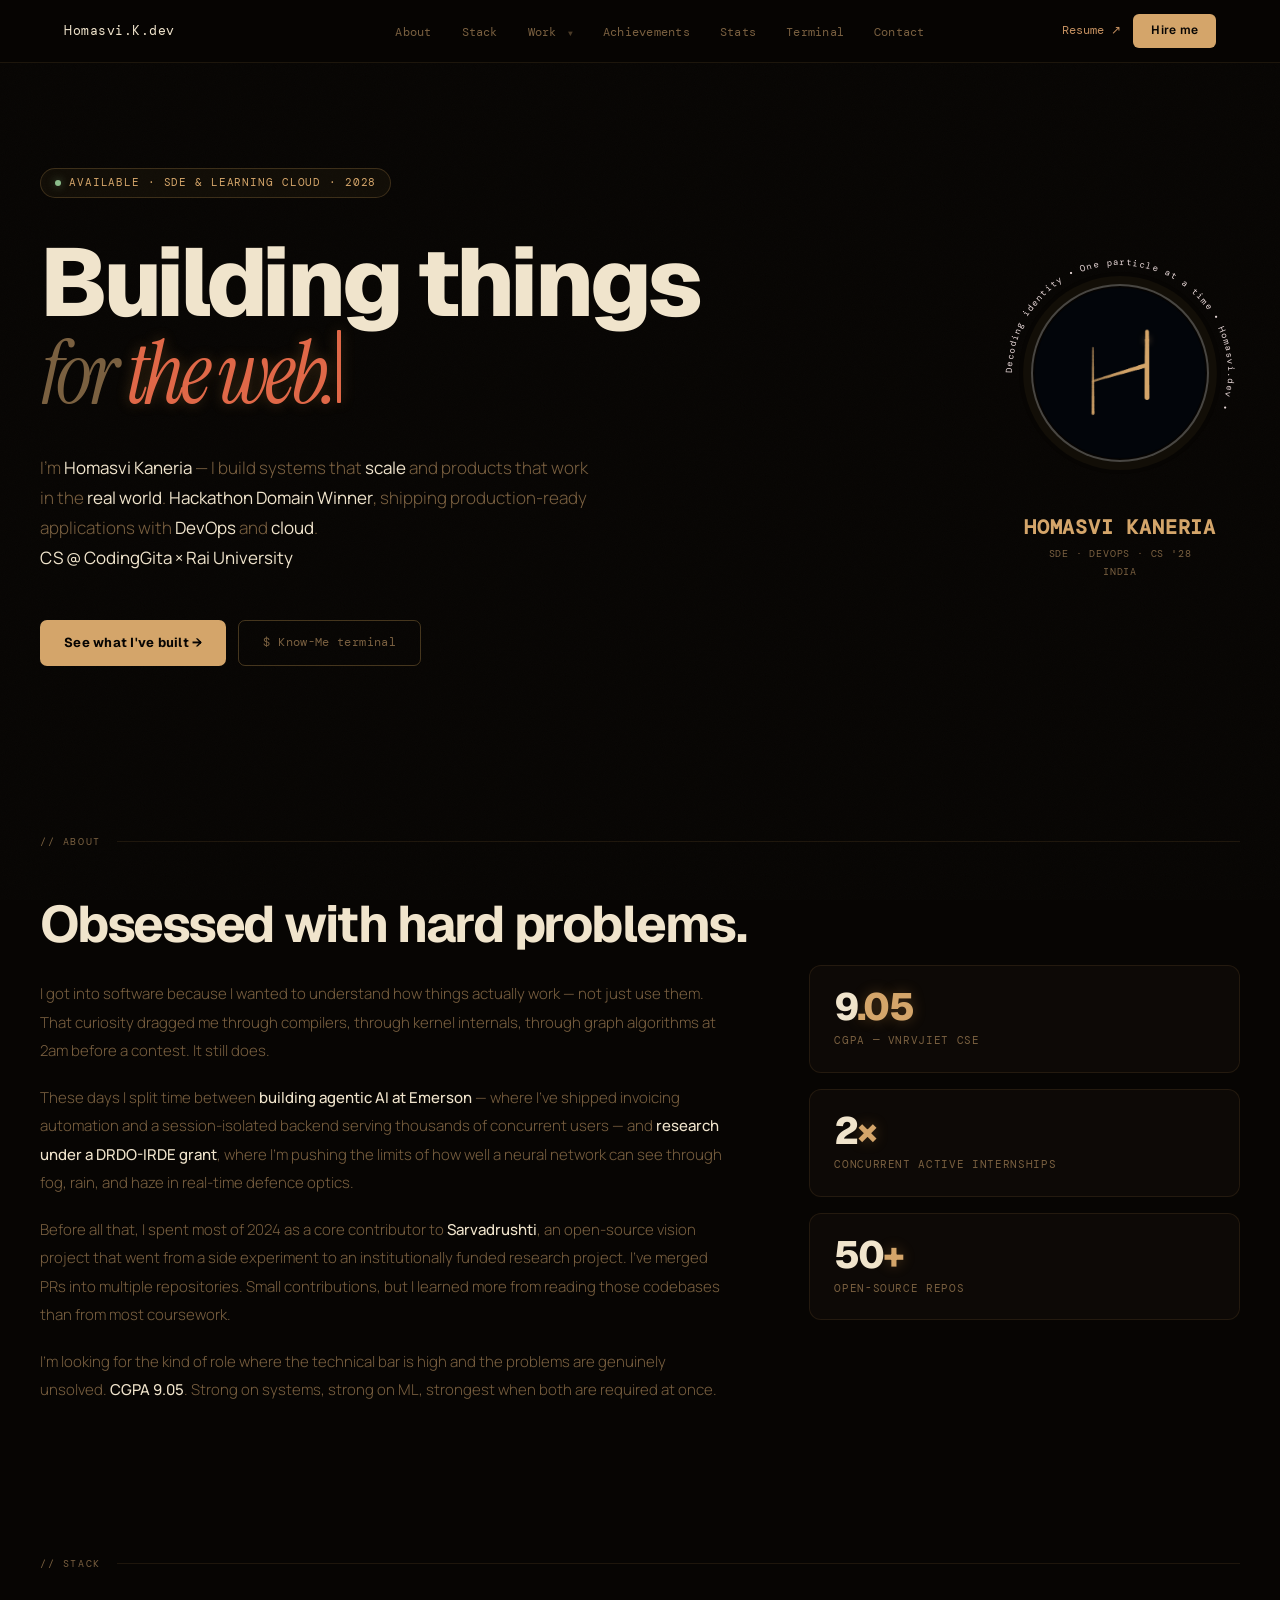
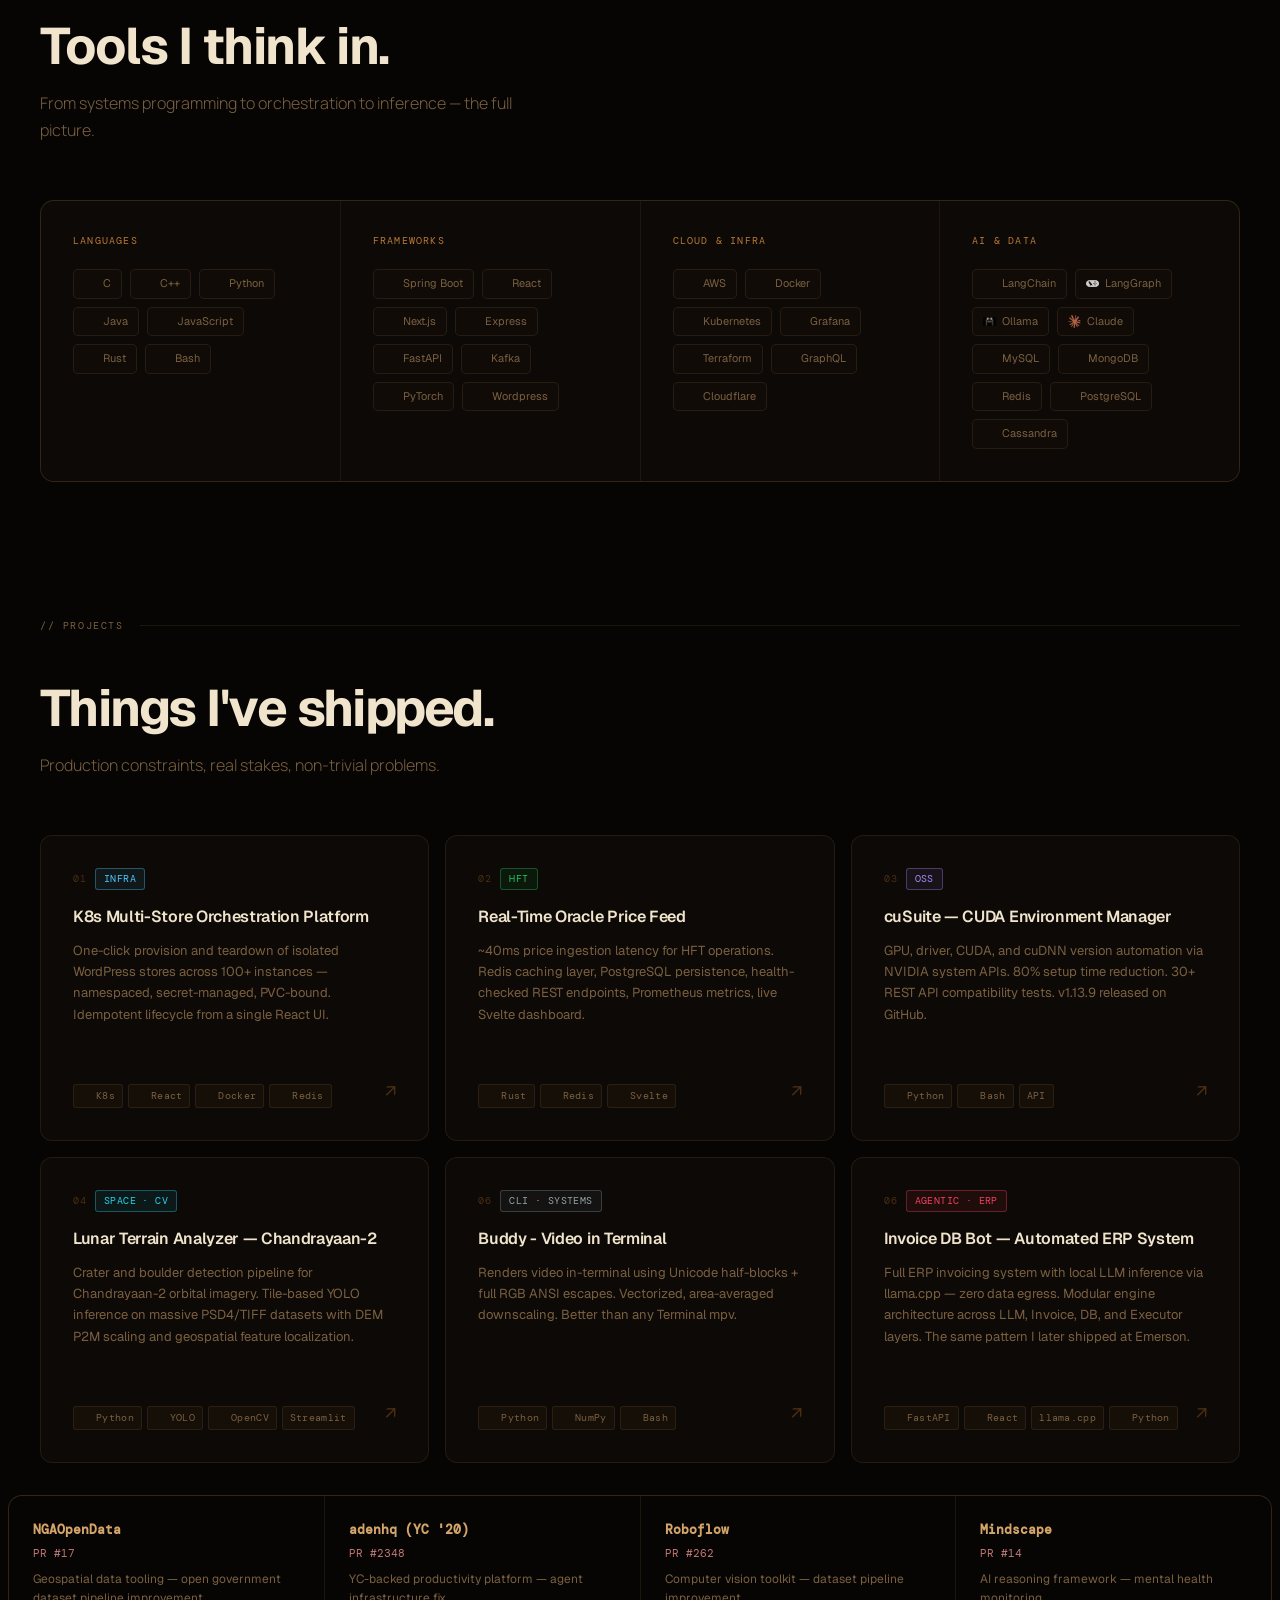
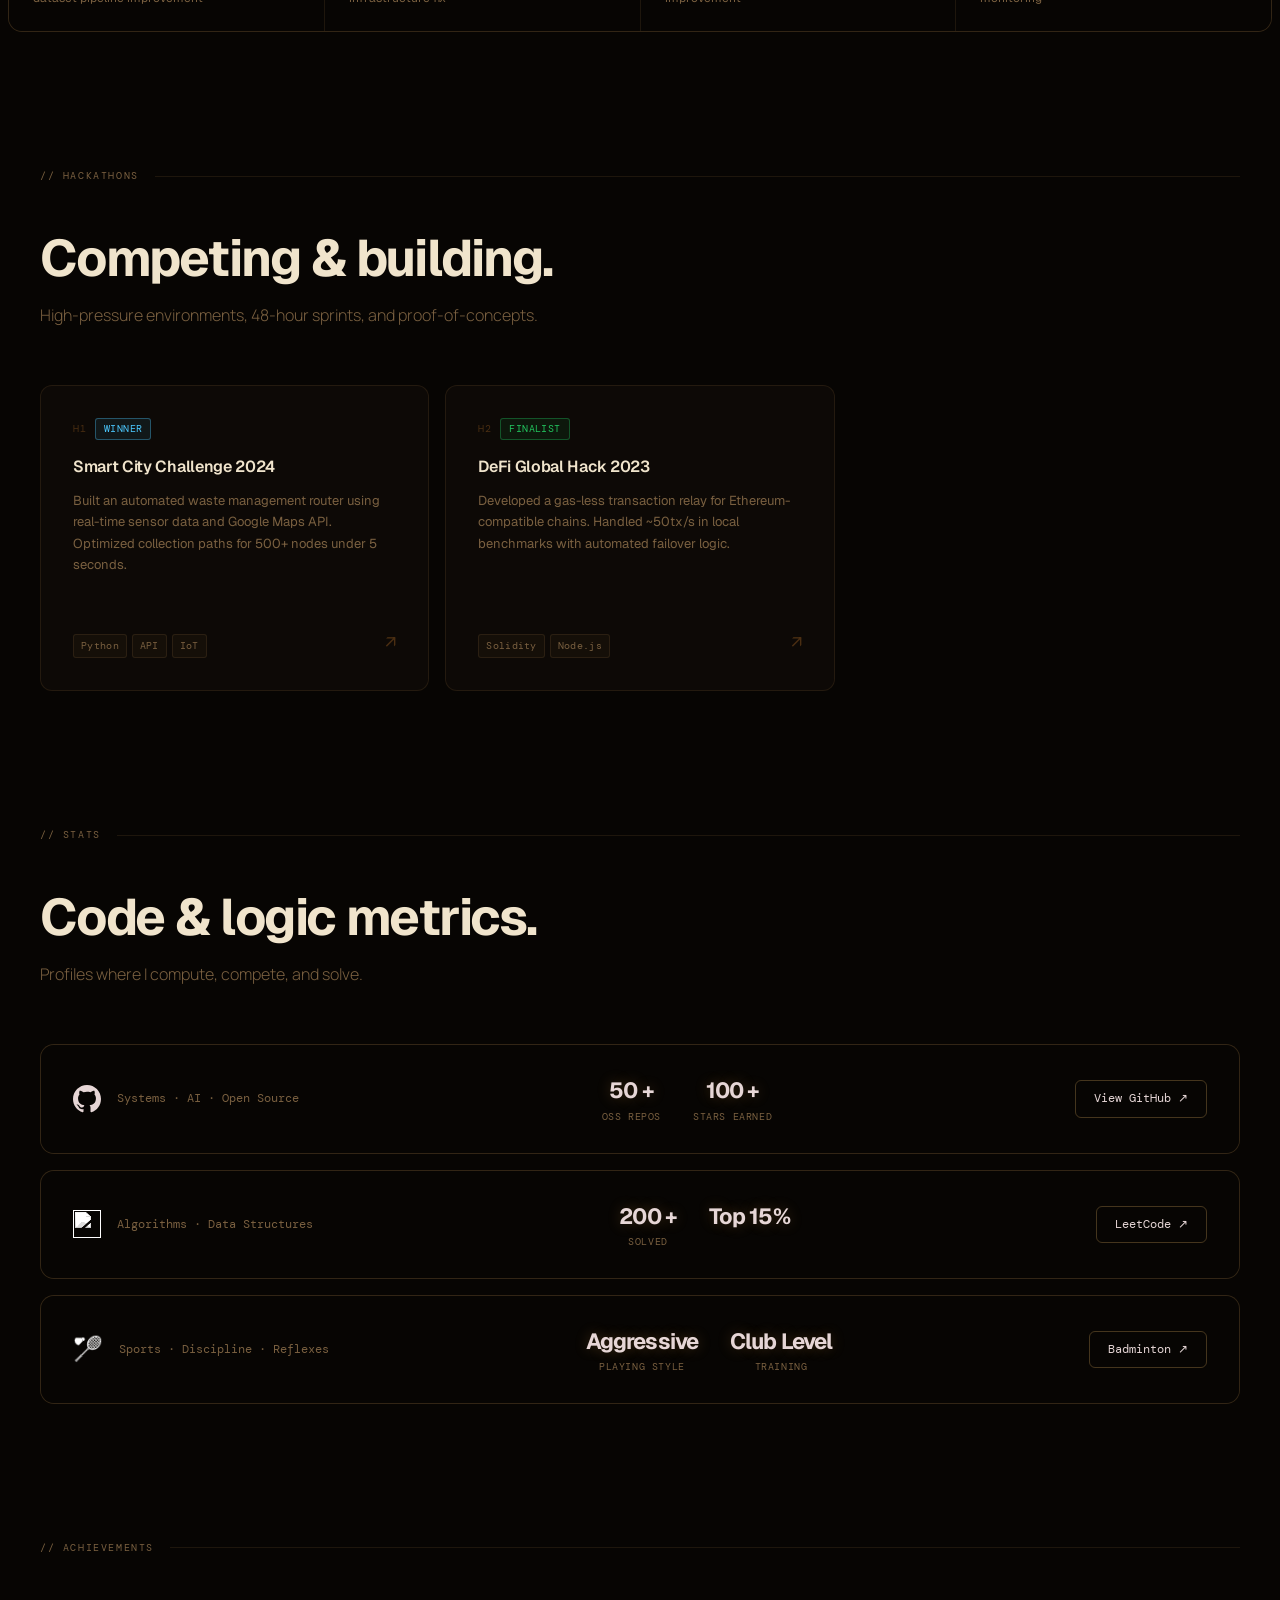
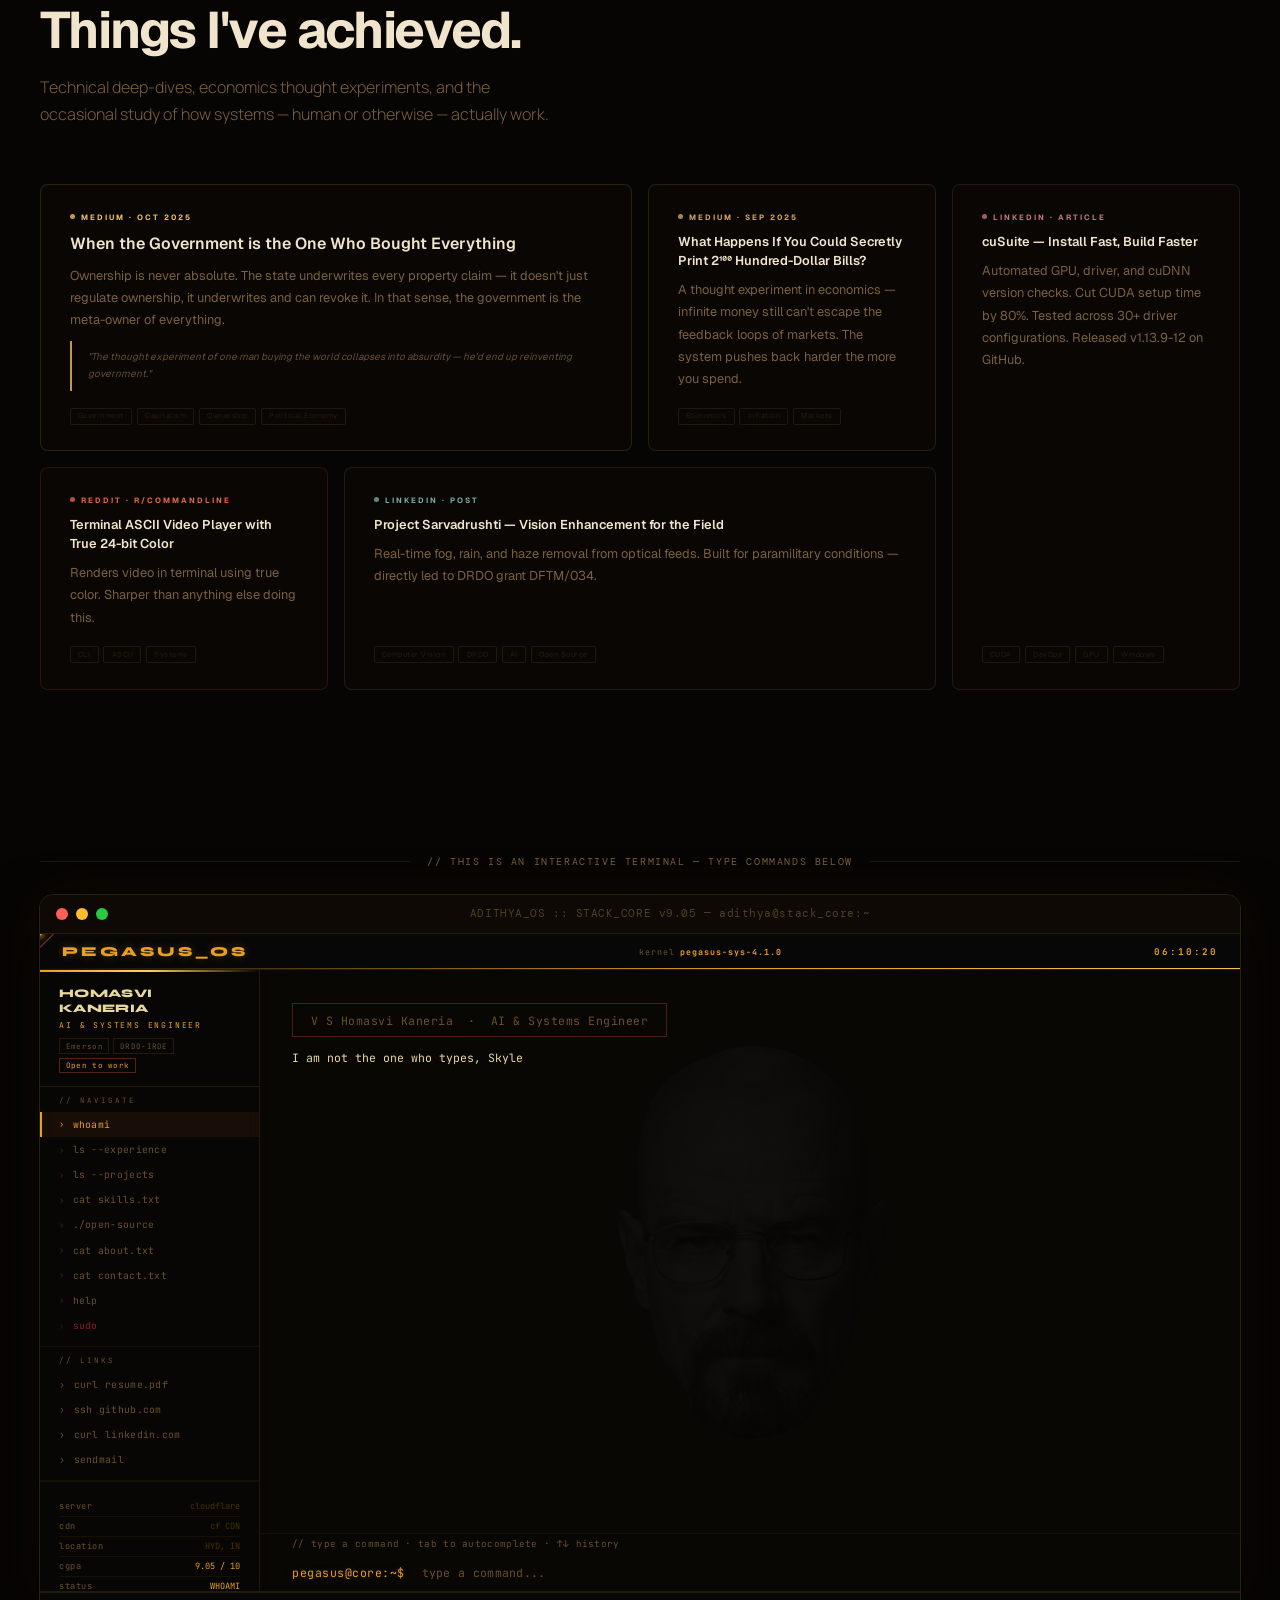
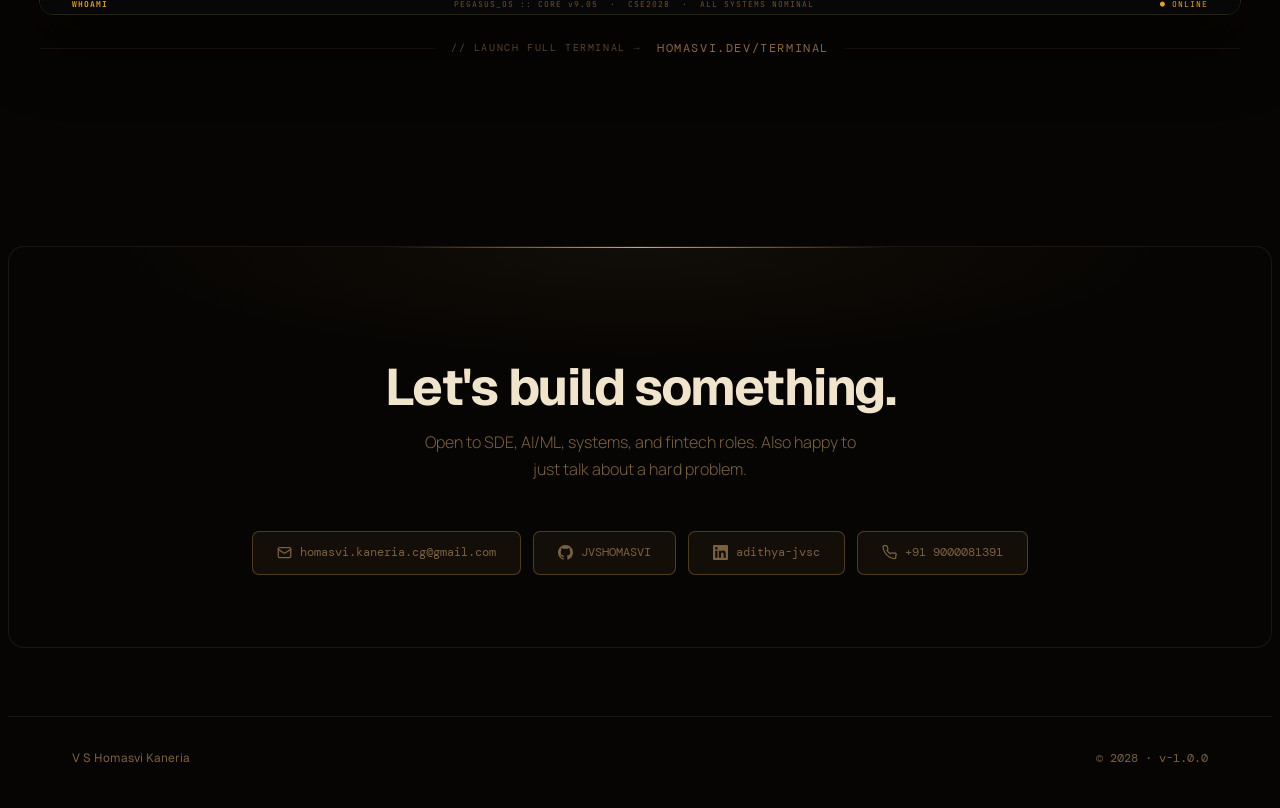
==== index.html @ f5c88b72 "commit" ====
<!DOCTYPE html>
<html lang="en">

<head>
  <meta charset="UTF-8" />
  <meta name="viewport" content="width=device-width, initial-scale=1.0" />
  <title>Homasvi Kaneria</title>
  <meta name="description" content="Homasvi's personal portfolio. SDE & AI Engineer" />
  <link rel="icon" href="public/tess.png" />

  <meta property="og:title" content="Homasvi Kaneria">
  <meta property="og:description" content="SDE & AI Engineer">
  <meta property="og:image" content="https://homasvi.dev/tess.png">
  <meta property="og:type" content="website">

  <link rel="preconnect" href="https://fonts.googleapis.com">
  <link rel="preconnect" href="https://fonts.gstatic.com" crossorigin>
  <link
    href="https://fonts.googleapis.com/css2?family=DM+Mono:ital,wght@0,300;0,400;0,500;1,300&family=Geist:wght@100;200;300;400;500;600;700;800;900&family=Instrument+Serif:ital@0;1&display=swap"
    rel="stylesheet">
  <link href="https://fonts.googleapis.com/css2?family=Newsreader:opsz,wght@6..72,300..700&display=swap"
    rel="stylesheet">
  <link href="https://fonts.googleapis.com/css2?family=Manrope:wght@300;400;500;600;700&display=swap" rel="stylesheet">
  <link href="https://fonts.googleapis.com/css2?family=Sora:wght@300;400;500;600&display=swap" rel="stylesheet">
  <link rel="stylesheet" href="./style_warm.css" />
  <script src="./script.js" defer></script>
</head>

<body>
  <div id="cur"></div>
  <div id="cur-r"></div>

  <!-- <div class="blob blob-1" id="blob"></div>
  <div class="blob blob-2"></div> -->

  <!-- ══════════════════════════════ NAVBAR ══════════════════════════════ -->
  <nav>
    <div class="nav-inner">
      <a href="#" class="nav-logo">Homasvi.K.dev</a>
      <ul class="nav-center">
        <li><a href="#about" class="nav-link">About</a></li>
        <li><a href="#skills" class="nav-link">Stack</a></li>
        <li class="has-dropdown">
          <a href="#projects" class="nav-link">Work <span class="nav-arrow">▼</span></a>
          <ul class="dropdown-menu">
            <li><a href="#projects">Projects</a></li>
            <li><a href="#hackathons">Hackathons</a></li>
          </ul>
        </li>

        <li><a href="#achievements" class="nav-link">Achievements</a></li>
        <li><a href="#stats" class="nav-link">Stats</a></li>

        <li><a href="#terminal-section" class="nav-link">Terminal</a></li>
        <li><a href="#contact" class="nav-link">Contact</a></li>

      </ul>
      <div class="nav-right">

        <a href="https://drive.google.com/file/d/1MQNhCMwnRcg2915erQStpm0WcWC23Awp/view?usp=sharing" target="_blank"
          class="nav-link-sm">

          <span class="link-text">Resume ↗</span>
          <span class="link-icon">
            <svg width="20" height="20" viewBox="0 0 24 24" fill="none" stroke="currentColor" stroke-width="1.8"
              stroke-linecap="round" stroke-linejoin="round">
              <path d="M14 2H6a2 2 0 0 0-2 2v16a2 2 0 0 0 2 2h12a2 2 0 0 0 2-2V8z" />
              <polyline points="14 2 14 8 20 8" />
              <line x1="8" y1="13" x2="16" y2="13" />
              <line x1="8" y1="17" x2="16" y2="17" />
              <line x1="8" y1="9" x2="10" y2="9" />
            </svg>
          </span>
        </a>

        <a href="mailto:homasvi.kaneria.cg@gmail.com" class="nav-cta">Hire me</a>
        <button class="nav-hamburger" id="hamburger"><span></span><span></span><span></span></button>
      </div>
    </div>
  </nav>
  <div class="nav-drawer" id="drawer">
    <a href="#about">About</a>
    <a href="#skills">Stack</a>
    <a href="#projects">Projects</a>
    <a href="#hackathons">Hackathons</a>
    <a href="#achievements">Achievements</a>
    <a href="#stats">Stats</a>

    <a href="#terminal-section">Terminal</a>

    <a href="#contact">Contact</a>


    <a href="mailto:homasvi.kaneria.cg@gmail.com" class="drawer-cta">Hire me</a>
  </div>

  <main>

    <!-- ══════════════════════════════ HERO ══════════════════════════════ -->
    <section id="hero">
      <div class="section-inner">
        <div class="hero-grid">
          <div>
            <div class="hero-tag fade-in">Available · SDE &amp; Learning Cloud · 2028</div>

            <div class="hero-heading fade-in" style="transition-delay:0.1s">
              Building things
              <span class="line2">for <span class="typing-word" id="typing-target"></span><span
                  class="typing-cursor"></span></span>
            </div>

            <p class="hero-desc fade-in" style="transition-delay:0.2s">
              I’m <strong>Homasvi Kaneria</strong> — I build systems that <strong>scale</strong> and products that work in the <strong>real world</strong>.
              <strong>Hackathon Domain Winner</strong>, shipping production-ready applications with <strong>DevOps</strong> and <strong>cloud</strong>.
              <br><strong>CS @ CodingGita × Rai University</strong>
            </p>

            <div class="hero-actions fade-in" style="transition-delay:0.3s">
              <a href="#projects" class="btn-primary">See what I've built →</a>
              <a href="#terminal-section" class="btn-ghost">$ Know-Me terminal</a>
            </div>
          </div>

          <!-- Profile image -->
          <div class="hero-image-wrap fade-in" style="transition-delay:0.4s">
            <div class="avatar-ring-wrap">
              <svg class="ring-text" viewBox="0 0 240 240" xmlns="http://www.w3.org/2000/svg">
                <defs>
                  <path id="circle" d="M 120,120 m -108,0 a 108,108 0 1,1 216,0 a 108,108 0 1,1 -216,0" />
                </defs>
                <text font-family="'DM Mono', monospace" font-size="9" fill="#e6d6d6" letter-spacing="1.5">
                  <textPath href="#circle">
                    Decoding identity • One particle at a time • Homasvi.dev •
                  </textPath>
                </text>
              </svg>
              <canvas id="tesseract-canvas" class="hero-avatar" width="220" height="220"></canvas>
            </div>
            <div class="hero-image-meta">
              <b>Homasvi Kaneria</b>
              SDE · DevOps · CS '28<br>
              INDIA
            </div>
          </div>
        </div>
      </div>
    </section>



    <!-- ══════════════════════════════ ABOUT ══════════════════════════════ -->
    <section id="about">
      <div class="section-inner">
        <div class="section-label fade-in">// about</div>
        <h2 class="fade-in">Obsessed with hard problems.</h2>
        <div class="about-grid fade-in" style="transition-delay:0.1s">
          <div class="about-text">
            <p>I got into software because I wanted to understand how things actually work — not just use them. That
              curiosity dragged me through compilers, through kernel internals, through graph algorithms at 2am before a
              contest. It still does.</p>
            <p>These days I split time between <strong>building agentic AI at Emerson</strong> — where I've shipped
              invoicing automation and a session-isolated backend serving thousands of concurrent users — and
              <strong>research under a DRDO-IRDE grant</strong>, where I'm pushing the limits of how well a neural
              network can see through fog, rain, and haze in real-time defence optics.</p>
            <p>Before all that, I spent most of 2024 as a core contributor to <strong>Sarvadrushti</strong>, an
              open-source vision project that went from a side experiment to an institutionally funded research project.
              I've merged PRs into multiple repositories. Small contributions, but I learned more from reading those
              codebases than from most coursework.</p>
            <p>I'm looking for the kind of role where the technical bar is high and the problems are genuinely unsolved.
              <strong>CGPA 9.05</strong>. Strong on systems, strong on ML, strongest when both are required at once.</p>
          </div>
          <div class="about-sidebar">
            <div class="stat">
              <div class="stat-num">9<span>.05</span></div>
              <div class="stat-label">CGPA — VNRVJIET CSE</div>
            </div>
            <div class="stat">
              <div class="stat-num">2<span>×</span></div>
              <div class="stat-label">Concurrent active internships</div>
            </div>
            <div class="stat">
              <div class="stat-num">50<span>+</span></div>
              <div class="stat-label">Open-source repos</div>
            </div>
          </div>
        </div>
      </div>
    </section>



    <!-- ══════════════════════════════ SKILLS ══════════════════════════════ -->
    <section id="skills">
      <div class="section-inner">
        <div class="section-label fade-in">// stack</div>
        <h2 class="fade-in">Tools I think in.</h2>
        <p class="section-sub fade-in" style="transition-delay:0.1s">From systems programming to orchestration to
          inference — the full picture.</p>

        <div class="skills-grid fade-in" style="transition-delay:0.15s">
          <div class="skill-group">
            <div class="skill-group-name">Languages</div>
            <div class="skill-pills">
              <span class="skill-pill"><img
                  src="https://cdn.jsdelivr.net/gh/devicons/devicon@latest/icons/c/c-original.svg" alt="">C</span>
              <span class="skill-pill"><img
                  src="https://cdn.jsdelivr.net/gh/devicons/devicon@latest/icons/cplusplus/cplusplus-original.svg"
                  alt="">C++</span>
              <span class="skill-pill"><img
                  src="https://cdn.jsdelivr.net/gh/devicons/devicon@latest/icons/python/python-original.svg"
                  alt="">Python</span>
              <span class="skill-pill"><img
                  src="https://cdn.jsdelivr.net/gh/devicons/devicon@latest/icons/java/java-original.svg"
                  alt="">Java</span>
              <span class="skill-pill"><img
                  src="https://cdn.jsdelivr.net/gh/devicons/devicon@latest/icons/javascript/javascript-original.svg"
                  alt="">JavaScript</span>
              <span class="skill-pill"><img
                  src="https://cdn.jsdelivr.net/gh/devicons/devicon@latest/icons/rust/rust-original.svg"
                  alt="">Rust</span>
              <span class="skill-pill"><img
                  src="https://cdn.jsdelivr.net/gh/devicons/devicon@latest/icons/bash/bash-original.svg"
                  alt="">Bash</span>
            </div>
          </div>
          <div class="skill-group">
            <div class="skill-group-name">Frameworks</div>
            <div class="skill-pills">
              <span class="skill-pill"><img
                  src="https://cdn.jsdelivr.net/gh/devicons/devicon@latest/icons/spring/spring-original.svg"
                  alt="">Spring Boot</span>
              <span class="skill-pill"><img
                  src="https://cdn.jsdelivr.net/gh/devicons/devicon@latest/icons/react/react-original.svg"
                  alt="">React</span>
              <span class="skill-pill"><img
                  src="https://cdn.jsdelivr.net/gh/devicons/devicon@latest/icons/nextjs/nextjs-original.svg"
                  alt="">Next.js</span>
              <span class="skill-pill"><img
                  src="https://cdn.jsdelivr.net/gh/devicons/devicon@latest/icons/express/express-original.svg"
                  alt="">Express</span>
              <span class="skill-pill"><img
                  src="https://cdn.jsdelivr.net/gh/devicons/devicon@latest/icons/fastapi/fastapi-original.svg"
                  alt="">FastAPI</span>
              <span class="skill-pill"><img
                  src="https://cdn.jsdelivr.net/gh/devicons/devicon@latest/icons/apachekafka/apachekafka-original.svg"
                  alt="">Kafka</span>
              <span class="skill-pill"><img
                  src="https://cdn.jsdelivr.net/gh/devicons/devicon@latest/icons/pytorch/pytorch-original.svg"
                  alt="">PyTorch</span>
              <span class="skill-pill"><img
                  src="https://cdn.jsdelivr.net/gh/devicons/devicon@latest/icons/wordpress/wordpress-plain.svg"
                  alt="">Wordpress</span>
            </div>
          </div>
          <div class="skill-group">
            <div class="skill-group-name">Cloud &amp; Infra</div>
            <div class="skill-pills">
              <span class="skill-pill"><img
                  src="https://cdn.jsdelivr.net/gh/devicons/devicon@latest/icons/amazonwebservices/amazonwebservices-plain-wordmark.svg"
                  alt="">AWS</span>
              <span class="skill-pill"><img
                  src="https://cdn.jsdelivr.net/gh/devicons/devicon@latest/icons/docker/docker-original.svg"
                  alt="">Docker</span>
              <span class="skill-pill"><img
                  src="https://cdn.jsdelivr.net/gh/devicons/devicon@latest/icons/kubernetes/kubernetes-original.svg"
                  alt="">Kubernetes</span>
              <span class="skill-pill"><img
                  src="https://cdn.jsdelivr.net/gh/devicons/devicon@latest/icons/grafana/grafana-original.svg"
                  alt="">Grafana</span>
              <span class="skill-pill"><img
                  src="https://cdn.jsdelivr.net/gh/devicons/devicon@latest/icons/terraform/terraform-original.svg"
                  alt="">Terraform</span>
              <span class="skill-pill"><img
                  src="https://cdn.jsdelivr.net/gh/devicons/devicon@latest/icons/graphql/graphql-plain.svg"
                  alt="">GraphQL</span>
              <span class="skill-pill"><img
                  src="https://cdn.jsdelivr.net/gh/devicons/devicon@latest/icons/cloudflare/cloudflare-original.svg"
                  alt="">Cloudflare</span>
            </div>
          </div>
          <div class="skill-group">
            <div class="skill-group-name">AI &amp; Data</div>
            <div class="skill-pills">
              <span class="skill-pill"><img
                  src="https://cdn.jsdelivr.net/gh/devicons/devicon@latest/icons/python/python-original.svg"
                  alt="">LangChain</span>
              <span class="skill-pill"><img src="public/langgraph.png" alt="">LangGraph</span>
              <span class="skill-pill"><img src="public/ollama.webp" alt="">Ollama</span>
              <span class="skill-pill"><img src="public/claude.png" alt="">Claude</span>
              <span class="skill-pill"><img
                  src="https://cdn.jsdelivr.net/gh/devicons/devicon@latest/icons/mysql/mysql-original.svg"
                  alt="">MySQL</span>
              <span class="skill-pill"><img
                  src="https://cdn.jsdelivr.net/gh/devicons/devicon@latest/icons/mongodb/mongodb-original.svg"
                  alt="">MongoDB</span>
              <span class="skill-pill"><img
                  src="https://cdn.jsdelivr.net/gh/devicons/devicon@latest/icons/redis/redis-original.svg"
                  alt="">Redis</span>
              <span class="skill-pill"><img
                  src="https://cdn.jsdelivr.net/gh/devicons/devicon@latest/icons/postgresql/postgresql-original.svg"
                  alt="">PostgreSQL</span>
              <span class="skill-pill"><img
                  src="https://cdn.jsdelivr.net/gh/devicons/devicon@latest/icons/cassandra/cassandra-original.svg"
                  alt="">Cassandra</span>
            </div>
          </div>
        </div>
      </div>
    </section>


    <!-- ══════════════════════════════ PROJECTS ══════════════════════════════ -->
    <section id="projects">
      <div class="section-inner">
        <div class="section-label fade-in">// projects</div>
        <h2 class="fade-in">Things I've shipped.</h2>
        <p class="section-sub fade-in" style="transition-delay:0.1s">Production constraints, real stakes, non-trivial
          problems.</p>

        <div class="projects-grid fade-in" style="transition-delay:0.15s">

          <a class="project-card" href="https://github.com/JVSHOMASVI/SendStores" target="_blank">
            <div class="project-top">
              <div class="project-meta"><span class="project-num">01</span><span class="project-tag live">Infra</span>
              </div>
              <div class="project-title">K8s Multi-Store Orchestration Platform</div>
              <div class="project-desc">One-click provision and teardown of isolated WordPress stores across 100+
                instances — namespaced, secret-managed, PVC-bound. Idempotent lifecycle from a single React UI.</div>
            </div>
            <div class="project-bottom">
              <div class="project-tech">
                <span class="tech-pill"><img
                    src="https://cdn.jsdelivr.net/gh/devicons/devicon@latest/icons/kubernetes/kubernetes-original.svg"
                    alt="">K8s</span>
                <span class="tech-pill"><img
                    src="https://cdn.jsdelivr.net/gh/devicons/devicon@latest/icons/react/react-original.svg"
                    alt="">React</span>
                <span class="tech-pill"><img
                    src="https://cdn.jsdelivr.net/gh/devicons/devicon@latest/icons/docker/docker-original.svg"
                    alt="">Docker</span>
                <span class="tech-pill"><img
                    src="https://cdn.jsdelivr.net/gh/devicons/devicon@latest/icons/redis/redis-original.svg"
                    alt="">Redis</span>
              </div>
              <div class="project-arrow">↗</div>
            </div>
          </a>

          <a class="project-card"
            href="https://github.com/JVSHOMASVI/Low-Latency-HFT-Data-Engine-with-Oracle-Aggregation"
            target="_blank">
            <div class="project-top">
              <div class="project-meta"><span class="project-num">02</span><span class="project-tag hft">HFT</span>
              </div>
              <div class="project-title">Real-Time Oracle Price Feed</div>
              <div class="project-desc">~40ms price ingestion latency for HFT operations. Redis caching layer,
                PostgreSQL persistence, health-checked REST endpoints, Prometheus metrics, live Svelte dashboard.</div>
            </div>
            <div class="project-bottom">
              <div class="project-tech">
                <span class="tech-pill"><img
                    src="https://cdn.jsdelivr.net/gh/devicons/devicon@latest/icons/rust/rust-original.svg"
                    alt="">Rust</span>
                <span class="tech-pill"><img
                    src="https://cdn.jsdelivr.net/gh/devicons/devicon@latest/icons/redis/redis-original.svg"
                    alt="">Redis</span>
                <span class="tech-pill"><img
                    src="https://cdn.jsdelivr.net/gh/devicons/devicon@latest/icons/svelte/svelte-original.svg"
                    alt="">Svelte</span>
              </div>
              <div class="project-arrow">↗</div>
            </div>
          </a>

          <a class="project-card" href="https://github.com/JVSHOMASVI/cuSuite" target="_blank">
            <div class="project-top">
              <div class="project-meta"><span class="project-num">03</span><span class="project-tag oss">OSS</span>
              </div>
              <div class="project-title">cuSuite — CUDA Environment Manager</div>
              <div class="project-desc">GPU, driver, CUDA, and cuDNN version automation via NVIDIA system APIs. 80%
                setup time reduction. 30+ REST API compatibility tests. v1.13.9 released on GitHub.</div>
            </div>
            <div class="project-bottom">
              <div class="project-tech">
                <span class="tech-pill"><img
                    src="https://cdn.jsdelivr.net/gh/devicons/devicon@latest/icons/python/python-original.svg"
                    alt="">Python</span>
                <span class="tech-pill"><img
                    src="https://cdn.jsdelivr.net/gh/devicons/devicon@latest/icons/bash/bash-original.svg"
                    alt="">Bash</span>
                <span class="tech-pill">API</span>
              </div>
              <div class="project-arrow">↗</div>
            </div>
          </a>
          <a class="project-card" href="https://github.com/JVSHOMASVI/Terrain-Analyzer-PSD4-Chandrayaan"
            target="_blank">
            <div class="project-top">
              <div class="project-meta"><span class="project-num">04</span><span class="project-tag space">Space ·
                  CV</span></div>
              <div class="project-title">Lunar Terrain Analyzer — Chandrayaan-2</div>
              <div class="project-desc">Crater and boulder detection pipeline for Chandrayaan-2 orbital imagery.
                Tile-based YOLO inference on massive PSD4/TIFF datasets with DEM P2M scaling and geospatial feature
                localization.</div>
            </div>
            <div class="project-bottom">
              <div class="project-tech">
                <span class="tech-pill"><img
                    src="https://cdn.jsdelivr.net/gh/devicons/devicon@latest/icons/python/python-original.svg"
                    alt="">Python</span>
                <span class="tech-pill"><img
                    src="https://cdn.jsdelivr.net/gh/devicons/devicon@latest/icons/pytorch/pytorch-original.svg"
                    alt="">YOLO</span>
                <span class="tech-pill"><img
                    src="https://cdn.jsdelivr.net/gh/devicons/devicon@latest/icons/opencv/opencv-original.svg"
                    alt="">OpenCV</span>
                <span class="tech-pill">Streamlit</span>
              </div>
              <div class="project-arrow">↗</div>
            </div>
          </a>

          <a class="project-card" href="https://github.com/JVSHOMASVI/buddy" target="_blank">
            <div class="project-top">
              <div class="project-meta"><span class="project-num">06</span><span class="project-tag infra">CLI ·
                  Systems</span></div>
              <div class="project-title">Buddy - Video in Terminal</div>
              <div class="project-desc">Renders video in-terminal using Unicode half-blocks + full RGB ANSI escapes.
                Vectorized, area-averaged downscaling. Better than any Terminal mpv. </div>
            </div>
            <div class="project-bottom">
              <div class="project-tech">
                <span class="tech-pill"><img
                    src="https://cdn.jsdelivr.net/gh/devicons/devicon@latest/icons/python/python-original.svg"
                    alt="">Python</span>
                <span class="tech-pill"><img
                    src="https://cdn.jsdelivr.net/gh/devicons/devicon@latest/icons/numpy/numpy-original.svg"
                    alt="">NumPy</span>
                <span class="tech-pill"><img
                    src="https://cdn.jsdelivr.net/gh/devicons/devicon@latest/icons/bash/bash-original.svg"
                    alt="">Bash</span>
              </div>
              <div class="project-arrow">↗</div>
            </div>
          </a>

          <a class="project-card" href="https://github.com/JVSHOMASVI/Invoice_DB_Bot" target="_blank">
            <div class="project-top">
              <div class="project-meta"><span class="project-num">06</span><span class="project-tag agentic-erp">Agentic
                  · ERP</span></div>
              <div class="project-title">Invoice DB Bot — Automated ERP System</div>
              <div class="project-desc">Full ERP invoicing system with local LLM inference via llama.cpp — zero data
                egress. Modular engine architecture across LLM, Invoice, DB, and Executor layers. The same pattern I
                later shipped at Emerson.</div>
            </div>
            <div class="project-bottom">
              <div class="project-tech">
                <span class="tech-pill"><img
                    src="https://cdn.jsdelivr.net/gh/devicons/devicon@latest/icons/fastapi/fastapi-original.svg"
                    alt="">FastAPI</span>
                <span class="tech-pill"><img
                    src="https://cdn.jsdelivr.net/gh/devicons/devicon@latest/icons/react/react-original.svg"
                    alt="">React</span>
                <span class="tech-pill">llama.cpp</span>
                <span class="tech-pill"><img
                    src="https://cdn.jsdelivr.net/gh/devicons/devicon@latest/icons/python/python-original.svg"
                    alt="">Python</span>
              </div>
              <div class="project-arrow">↗</div>
            </div>
          </a>

        </div>

        </div>

        <!-- OSS contributions -->
        <div class="oss-grid fade-in" style="transition-delay:0.3s">
          <a class="oss-card" href="https://github.com/NationalGalleryOfArt/opendata/pull/17" target="_blank">
            <div class="oss-repo">NGAOpenData</div>
            <div class="oss-pr">PR #17</div>
            <div class="oss-desc">Geospatial data tooling — open government dataset pipeline improvement</div>
          </a>
          <a class="oss-card" href="https://github.com/aden-hive/hive/pull/2348" target="_blank">
            <div class="oss-repo">adenhq (YC '20)</div>
            <div class="oss-pr">PR #2348</div>
            <div class="oss-desc">YC-backed productivity platform — agent infrastructure fix</div>
          </a>
          <a class="oss-card" href="https://github.com/roboflow/trackers/pull/262" target="_blank">
            <div class="oss-repo">Roboflow</div>
            <div class="oss-pr">PR #262</div>
            <div class="oss-desc">Computer vision toolkit — dataset pipeline improvement</div>
          </a>
          <a class="oss-card" href="https://github.com/omkar-334/mindscape/pull/14" target="_blank">
            <div class="oss-repo">Mindscape</div>
            <div class="oss-pr">PR #14</div>
            <div class="oss-desc">AI reasoning framework — mental health monitoring</div>
          </a>
        </div>

      </div>
    </section>
    
    <!-- ══════════════════════════════ HACKATHONS ══════════════════════════════ -->
    <section id="hackathons">
      <div class="section-inner">
        <div class="section-label fade-in">// hackathons</div>
        <h2 class="fade-in">Competing & building.</h2>
        <p class="section-sub fade-in" style="transition-delay:0.1s">High-pressure environments, 48-hour sprints, and proof-of-concepts.</p>

        <div class="projects-grid fade-in" style="transition-delay:0.15s">
          <!-- Placeholder Hackathon 1 -->
          <div class="project-card">
            <div class="project-top">
              <div class="project-meta"><span class="project-num">H1</span><span class="project-tag live">Winner</span></div>
              <div class="project-title">Smart City Challenge 2024</div>
              <div class="project-desc">Built an automated waste management router using real-time sensor data and Google Maps API. Optimized collection paths for 500+ nodes under 5 seconds.</div>
            </div>
            <div class="project-bottom">
              <div class="project-tech">
                <span class="tech-pill">Python</span>
                <span class="tech-pill">API</span>
                <span class="tech-pill">IoT</span>
              </div>
              <div class="project-arrow">↗</div>
            </div>
          </div>

          <!-- Placeholder Hackathon 2 -->
          <div class="project-card">
            <div class="project-top">
              <div class="project-meta"><span class="project-num">H2</span><span class="project-tag hft">Finalist</span></div>
              <div class="project-title">DeFi Global Hack 2023</div>
              <div class="project-desc">Developed a gas-less transaction relay for Ethereum-compatible chains. Handled ~50tx/s in local benchmarks with automated failover logic.</div>
            </div>
            <div class="project-bottom">
              <div class="project-tech">
                <span class="tech-pill">Solidity</span>
                <span class="tech-pill">Node.js</span>
              </div>
              <div class="project-arrow">↗</div>
            </div>
          </div>
        </div>
      </div>
    </section>

    <!-- ══════════════════════════════ STATS ══════════════════════════════ -->
    <section id="stats">
      <div class="section-inner">
        <div class="section-label fade-in">// stats</div>
        <h2 class="fade-in">Code & logic metrics.</h2>
        <p class="section-sub fade-in" style="transition-delay:0.1s">Profiles where I compute, compete, and solve.</p>

        <!-- GitHub card -->
        <div class="github-strip fade-in" style="transition-delay:0.15s; border: 1px solid var(--border); border-radius: 14px; overflow: hidden; margin-top: 32px;">
          <a class="github-card" href="https://github.com/JVSHOMASVI" target="_blank">
            <div class="github-info">
              <svg class="github-icon" width="28" height="28" viewBox="0 0 24 24" fill="currentColor" style="color:#e6d6d6">
                <path d="M12 0C5.374 0 0 5.373 0 12c0 5.302 3.438 9.8 8.207 11.387.599.111.793-.261.793-.577v-2.234c-3.338.726-4.033-1.416-4.033-1.416-.546-1.387-1.333-1.756-1.333-1.756-1.089-.745.083-.729.083-.729 1.205.084 1.839 1.237 1.839 1.237 1.07 1.834 2.807 1.304 3.492.997.107-.775.418-1.305.762-1.604-2.665-.305-5.467-1.334-5.467-5.931 0-1.311.469-2.381 1.236-3.221-.124-.303-.535-1.524.117-3.176 0 0 1.008-.322 3.301 1.23A11.509 11.509 0 0112 5.803c1.02.005 2.047.138 3.006.404 2.291-1.552 3.297-1.23 3.297-1.23.653 1.653.242 2.874.118 3.176.77.84 1.235 1.911 1.235 3.221 0 4.609-2.807 5.624-5.479 5.921.43.372.823 1.102.823 2.222v3.293c0 .319.192.694.801.576C20.566 21.797 24 17.3 24 12c0-6.627-5.373-12-12-12z" />
              </svg>
              <div>
                <div class="github-sub">Systems · AI · Open Source</div>
              </div>
            </div>
            <div class="github-stats">
              <div class="gh-stat">
                <div class="gh-stat-num">50 +</div>
                <div class="gh-stat-label">OSS repos</div>
              </div>
              <div class="gh-stat">
                <div class="gh-stat-num">100 +</div>
                <div class="gh-stat-label">Stars Earned</div>
              </div>
            </div>
            <div class="github-cta">View GitHub ↗</div>
          </a>
        </div>

        <!-- LeetCode Card -->
        <div class="github-strip fade-in" style="transition-delay:0.2s; border: 1px solid var(--border); border-radius: 14px; overflow: hidden; margin-top: 16px;">
          <a class="github-card" href="#" target="_blank">
            <div class="github-info">
              <img src="https://cdn.jsdelivr.net/gh/devicons/devicon@latest/icons/leetcode/leetcode-original.svg" width="28" height="28" alt="" style="filter: grayscale(1) brightness(1.5);">
              <div>
                <div class="github-sub">Algorithms · Data Structures</div>
              </div>
            </div>
            <div class="github-stats">
              <div class="gh-stat">
                <div class="gh-stat-num">200 +</div>
                <div class="gh-stat-label">Solved</div>
              </div>
              <div class="gh-stat">
                <div class="gh-stat-num">Top 15%</div>
              </div>
            </div>
            <div class="github-cta">LeetCode ↗</div>
          </a>
        </div>

        <!-- Badminton Card -->
        <div class="github-strip fade-in" style="transition-delay:0.3s; border: 1px solid var(--border); border-radius: 14px; overflow: hidden; margin-top: 16px;">
          <a class="github-card" href="#" target="_blank">
            <div class="github-info">
              <span style="font-size: 24px; filter: grayscale(1) brightness(1.5);">🏸</span>
              <div>
                <div class="github-sub">Sports · Discipline · Reflexes</div>
              </div>
            </div>
            <div class="github-stats">
              <div class="gh-stat">
                <div class="gh-stat-num">Aggressive</div>
                <div class="gh-stat-label">Playing Style</div>
              </div>
              <div class="gh-stat">
                <div class="gh-stat-num">Club Level</div>
                <div class="gh-stat-label">Training</div>
              </div>
            </div>
            <div class="github-cta">Badminton ↗</div>
          </a>
        </div>


      </div>
    </section>


    <section id="achievements">

      <div class="section-inner">
        <div class="section-label fade-in">// achievements</div>
        <h2 class="fade-in">Things I've achieved.</h2>
        <p class="section-sub fade-in" style="transition-delay:0.05s">Technical deep-dives, economics thought
          experiments, and the occasional study of how systems — human or otherwise — actually work.</p>

        <div class="mosaic-grid fade-in" style="transition-delay:0.1s">

          <!-- A: big feature -->
          <a class="mosaic-card mc-a"
            href="https://medium.com/@adithya.jvsc/when-the-government-is-the-one-who-bought-everything-1fe98b5ee712"
            target="_blank" rel="noopener">
            <div class="mc-hover-overlay">
              <span class="ho-source">Medium · 4 min read · Oct 2025</span>
              <div class="ho-title">When the Government is the One Who Bought Everything</div>
              <div class="ho-desc">Why private property is an illusion nested inside public sovereignty — and what
                happens when you follow that logic all the way down.</div>
              <span class="ho-cta">↗ read on Medium</span>
            </div>
            <div class="mc-content">
              <span class="mc-source">Medium · Oct 2025</span>
              <div class="mc-title">When the Government is the One Who Bought Everything</div>
              <div class="mc-desc">Ownership is never absolute. The state underwrites every property claim — it doesn't
                just regulate ownership, it underwrites and can revoke it. In that sense, the government is the
                meta-owner of everything.</div>
              <div class="mc-pull">"The thought experiment of one man buying the world collapses into absurdity — he'd
                end up reinventing government."</div>
              <div class="mc-tags">
                <span class="mc-tag">Government</span>
                <span class="mc-tag">Capitalism</span>
                <span class="mc-tag">Ownership</span>
                <span class="mc-tag">Political Economy</span>
              </div>
            </div>
          </a>

          <!-- B -->
          <a class="mosaic-card mc-b"
            href="https://medium.com/@adithya.jvsc/what-happens-if-you-could-secretly-print-2%C2%B9%E2%81%B0%E2%81%B0-usd-notes-a-thought-experiment-in-economics-7da4a85add4d"
            target="_blank" rel="noopener">
            <div class="mc-hover-overlay">
              <span class="ho-source">Medium · 3 min read · Sep 2025</span>
              <div class="ho-title">What if you printed 2¹⁰⁰ hundred-dollar bills?</div>
              <div class="ho-desc">Even omnipotent wealth can't beat the invisible hand. The more you spend, the less
                your money buys.</div>
              <span class="ho-cta">↗ read on Medium</span>
            </div>
            <div class="mc-content">
              <span class="mc-source">Medium · Sep 2025</span>
              <div class="mc-title">What Happens If You Could Secretly Print 2¹⁰⁰ Hundred-Dollar Bills?</div>
              <div class="mc-desc">A thought experiment in economics — infinite money still can't escape the feedback
                loops of markets. The system pushes back harder the more you spend.</div>
              <div class="mc-tags">
                <span class="mc-tag">Economics</span>
                <span class="mc-tag">Inflation</span>
                <span class="mc-tag">Markets</span>
              </div>
            </div>
          </a>

          <!-- E: cuSuite — tall right column -->
          <a class="mosaic-card mc-e"
            href="https://www.linkedin.com/pulse/cusuite-install-fast-build-faster-v-s-homasvi-kaneria-wrcpc/"
            target="_blank" rel="noopener">
            <div class="mc-hover-overlay">
              <span class="ho-source">LinkedIn · Technical Article</span>
              <div class="ho-title">cuSuite — Install Fast, Build Faster</div>
              <div class="ho-desc">A deep-dive into how cuSuite automates GPU, driver, CUDA, and cuDNN version
                resolution — cutting environment setup from hours to minutes across 30+ driver configurations. Released
                v1.13.9-12 on GitHub. Built because setting up CUDA on Windows is genuinely painful and nobody should
                have to do it manually twice.</div>
              <span class="ho-cta">↗ read on LinkedIn</span>
            </div>
            <div class="mc-content">
              <span class="mc-source">LinkedIn · Article</span>
              <div class="mc-title">cuSuite — Install Fast, Build Faster</div>
              <div class="mc-desc">Automated GPU, driver, and cuDNN version checks. Cut CUDA setup time by 80%. Tested
                across 30+ driver configurations. Released v1.13.9-12 on GitHub.</div>
              <div class="mc-tags">
                <span class="mc-tag">CUDA</span>
                <span class="mc-tag">DevOps</span>
                <span class="mc-tag">GPU</span>
                <span class="mc-tag">Windows</span>
              </div>
            </div>
          </a>

          <!-- C: Reddit -->
          <a class="mosaic-card mc-c"
            href="https://www.reddit.com/r/commandline/comments/1rwydjy/i_made_a_terminal_video_ascii_player_that_uses/"
            target="_blank" rel="noopener">
            <div class="mc-hover-overlay">
              <span class="ho-source">Reddit · r/commandline</span>
              <div class="ho-title">Terminal ASCII Video Player — True 24-bit Color</div>
              <div class="ho-desc">Renders video directly in the terminal using true 24-bit color output — sharper and
                more accurate than anything else doing this.</div>
              <span class="ho-cta">↗ view on Reddit</span>
            </div>
            <div class="mc-content">
              <span class="mc-source">Reddit · r/commandline</span>
              <div class="mc-title">Terminal ASCII Video Player with True 24-bit Color</div>
              <div class="mc-desc">Renders video in terminal using true color. Sharper than anything else doing this.
              </div>
              <div class="mc-tags">
                <span class="mc-tag">CLI</span>
                <span class="mc-tag">ASCII</span>
                <span class="mc-tag">Systems</span>
              </div>
            </div>
          </a>

          <!-- D: Sarvadrushti -->
          <a class="mosaic-card mc-d"
            href="https://www.linkedin.com/posts/project-sarvadrushti_ai-computervision-innovation-activity-7301635137543278592-3hrP"
            target="_blank" rel="noopener">
            <div class="mc-hover-overlay">
              <span class="ho-source">LinkedIn · Project Post</span>
              <div class="ho-title">Project Sarvadrushti — Vision Enhancement for the Field</div>
              <div class="ho-desc">Fog, rain, and haze removal from live optical feeds built for paramilitary use.
                Modified CycleGAN improved robustness ~40% in low-visibility conditions — directly led to DRDO grant
                DFTM/034.</div>
              <span class="ho-cta">↗ view on LinkedIn</span>
            </div>
            <div class="mc-content">
              <span class="mc-source">LinkedIn · Post</span>
              <div class="mc-title">Project Sarvadrushti — Vision Enhancement for the Field</div>
              <div class="mc-desc">Real-time fog, rain, and haze removal from optical feeds. Built for paramilitary
                conditions — directly led to DRDO grant DFTM/034.</div>
              <div class="mc-tags">
                <span class="mc-tag">Computer Vision</span>
                <span class="mc-tag">DRDO</span>
                <span class="mc-tag">AI</span>
                <span class="mc-tag">Open Source</span>
              </div>
            </div>
          </a>

        </div>
      </div>
    </section>



    <!-- ══════════════════════════════ TERMINAL ══════════════════════════════ -->
    <section id="terminal-section">
      <div class="terminal-label">// This is an interactive terminal — type commands below</div>
      <div class="terminal-wrapper fade-in">
        <div class="terminal-chrome">
          <div class="chrome-dot r"></div>
          <div class="chrome-dot y"></div>
          <div class="chrome-dot g"></div>
          <div class="chrome-title">ADITHYA_OS :: STACK_CORE v9.05 — adithya@stack_core:~</div>
        </div>
        <iframe id="terminal-iframe" width="100%" height="680px" style="border:none;"></iframe>
      </div><br>
      <div class="terminal-label">// Launch full terminal → <a href="https://homasvi.dev/terminal" target="_blank"
          class="nav-link-sm">homasvi.dev/terminal</a></div>
    </section>


    <!-- ══════════════════════════════ CONTACT ══════════════════════════════ -->
    <section id="contact">
      <div class="contact-inner fade-in">
        <h2>Let's build something.</h2>
        <p class="section-sub">Open to SDE, AI/ML, systems, and fintech roles. Also happy to just talk about a hard
          problem.</p>
        <div class="contact-links">

          <a href="mailto:homasvi.kaneria.cg@gmail.com" class="contact-link">
            <svg width="15" height="15" viewBox="0 0 24 24" fill="none" stroke="currentColor" stroke-width="2"
              stroke-linecap="round" stroke-linejoin="round">
              <rect x="2" y="4" width="20" height="16" rx="2" />
              <path d="m22 7-8.97 5.7a1.94 1.94 0 0 1-2.06 0L2 7" />
            </svg>
            homasvi.kaneria.cg@gmail.com
          </a>

          <a href="https://github.com/JVSHOMASVI" target="_blank" class="contact-link">
            <svg width="15" height="15" viewBox="0 0 24 24" fill="currentColor">
              <path
                d="M12 0C5.374 0 0 5.373 0 12c0 5.302 3.438 9.8 8.207 11.387.599.111.793-.261.793-.577v-2.234c-3.338.726-4.033-1.416-4.033-1.416-.546-1.387-1.333-1.756-1.333-1.756-1.089-.745.083-.729.083-.729 1.205.084 1.839 1.237 1.839 1.237 1.07 1.834 2.807 1.304 3.492.997.107-.775.418-1.305.762-1.604-2.665-.305-5.467-1.334-5.467-5.931 0-1.311.469-2.381 1.236-3.221-.124-.303-.535-1.524.117-3.176 0 0 1.008-.322 3.301 1.23A11.509 11.509 0 0 1 12 5.803c1.02.005 2.047.138 3.006.404 2.291-1.552 3.297-1.23 3.297-1.23.653 1.653.242 2.874.118 3.176.77.84 1.235 1.911 1.235 3.221 0 4.609-2.807 5.624-5.479 5.921.43.372.823 1.102.823 2.222v3.293c0 .319.192.694.801.576C20.566 21.797 24 17.3 24 12c0-6.627-5.373-12-12-12z" />
            </svg>
            JVSHOMASVI
          </a>

          <a href="https://linkedin.com/in/adithya-jvsc" target="_blank" class="contact-link">
            <svg width="15" height="15" viewBox="0 0 24 24" fill="currentColor">
              <path
                d="M20.447 20.452h-3.554v-5.569c0-1.328-.027-3.037-1.852-3.037-1.853 0-2.136 1.445-2.136 2.939v5.667H9.351V9h3.414v1.561h.046c.477-.9 1.637-1.85 3.37-1.85 3.601 0 4.267 2.37 4.267 5.455v6.286zM5.337 7.433a2.062 2.062 0 0 1-2.063-2.065 2.064 2.064 0 1 1 2.063 2.065zm1.782 13.019H3.555V9h3.564v11.452zM22.225 0H1.771C.792 0 0 .774 0 1.729v20.542C0 23.227.792 24 1.771 24h20.451C23.2 24 24 23.227 24 22.271V1.729C24 .774 23.2 0 22.222 0h.003z" />
            </svg>
            adithya-jvsc
          </a>

          <a href="tel:+919000081391" class="contact-link">
            <svg width="15" height="15" viewBox="0 0 24 24" fill="none" stroke="currentColor" stroke-width="2"
              stroke-linecap="round" stroke-linejoin="round">
              <path
                d="M22 16.92v3a2 2 0 0 1-2.18 2 19.79 19.79 0 0 1-8.63-3.07A19.5 19.5 0 0 1 4.69 12 19.79 19.79 0 0 1 1.61 3.18 2 2 0 0 1 3.59 1h3a2 2 0 0 1 2 1.72c.127.96.361 1.903.7 2.81a2 2 0 0 1-.45 2.11L7.91 8.5a16 16 0 0 0 5.59 5.59l.91-.91a2 2 0 0 1 2.11-.45c.907.339 1.85.573 2.81.7A2 2 0 0 1 22 16.92z" />
            </svg>
            +91 9000081391
          </a>

        </div>
      </div>
    </section>

  </main>

  <footer>
    <span class="footer-name">V S Homasvi Kaneria</span>
    <span class="footer-copy">© 2028 · v-1.0.0</span>
  </footer>
</body>

</html>
---- style_warm.css ----
:root {
    /* ── Warm dark backgrounds ── */
    --bg:     #070503;
    --bg1:    #0d0906;
    --bg2:    #140e08;
    --bg3:    #1c150b;

    /* ── Accent palette ── */
    --accent:  #d4a56a;        /* warm gold — primary */
    --accent2: #b87a38;        /* amber bronze — secondary */
    --dim:     #4a2e12;        /* dark ember */
    --amber:   #f0c060;        /* bright gold — hover highlight */
    --red:     #e06848;        /* warm terracotta */
    --blue:    #7aaba8;        /* muted warm teal (replaces cold blue) */
    --violet:  #c47878;        /* warm rose / dusty crimson */
    --resume-color: #c49060;

    /* ── Text ── */
    --text:   #f0e4cc;         /* warm cream */
    --muted:  #7a6040;         /* warm muted brown */
    --faint:  #2a1c0a;         /* very dark warm brown */

    /* ── Borders & glow ── */
    --border:       rgba(212,165,90,0.11);
    --border-hover: rgba(212,165,90,0.30);
    --glow:    0 0 14px rgba(223, 157, 72, 0.28);
    --glow-lg: 0 0 42px rgba(200,140,60,0.16);

    --pad: clamp(24px, 5vw, 80px);
  }

  html { scroll-behavior: smooth; }

  body {
    background: var(--bg); color: var(--text);
    font-family: 'Geist', sans-serif; font-size: 15px; line-height: 1.6;
    -webkit-font-smoothing: antialiased; overflow-x: hidden;
  }

  /* Warm grain noise */
  body::before {
    content: ''; position: fixed; inset: 0;
    background-image: url("data:image/svg+xml,%3Csvg viewBox='0 0 256 256' xmlns='http://www.w3.org/2000/svg'%3E%3Cfilter id='n'%3E%3CfeTurbulence type='fractalNoise' baseFrequency='0.85' numOctaves='4' stitchTiles='stitch'/%3E%3C/filter%3E%3Crect width='100%25' height='100%25' filter='url(%23n)' opacity='0.04'/%3E%3C/svg%3E");
    background-size: 200px; pointer-events: none; z-index: 0; opacity: 0.55;
  }

  /* Warm ambient blobs */
  .blob {
    position: fixed; border-radius: 50%; pointer-events: none; z-index: 0;
    filter: blur(80px);
  }
  .blob-1 {
    width: 600px; height: 600px;
    background: radial-gradient(circle, rgba(212,165,90,0.07) 0%, transparent 70%);
    top: -200px; right: -150px;
  }
  .blob-2 {
    width: 400px; height: 400px;
    background: radial-gradient(circle, rgba(180,120,50,0.05) 0%, transparent 70%);
    bottom: 20%; left: -100px;
  }

  /* ══════════════════════════════
     NAVBAR
  ══════════════════════════════ */
  nav {
    position: fixed; top: 0; left: 0; right: 0; z-index: 100;
    height: 62px;
    background: rgba(7,5,3,0.93);
    backdrop-filter: blur(24px); -webkit-backdrop-filter: blur(24px);
    border-bottom: 1px solid var(--border);
  }
  .nav-inner {
    display: flex; align-items: center; justify-content: space-between;
    height: 100%; padding: 0 var(--pad);
  }
  .nav-logo {
    font-family: 'DM Mono', monospace; font-size: 13px; font-weight: 400;
    color: var(--text); text-decoration: none; letter-spacing: 0.04em;
    flex-shrink: 0;
  }
  .nav-logo:hover { text-shadow: rgba(212,165,90,0.6) 1px 1px 10px; transition: text-shadow 0.15s ease; }
  .nav-logo .dot { color: var(--accent); text-shadow: rgba(212,165,90,0.5) 1px 1px 8px; }

  .nav-center {
    display: flex; align-items: center; gap: 2px; list-style: none;
    position: absolute; left: 50%; transform: translateX(-50%);
  }
  .nav-center a {
    font-size: 12px; color: var(--muted); text-decoration: none;
    padding: 6px 14px; border-radius: 6px; transition: color 0.2s, background 0.2s;
    letter-spacing: 0.02em; font-family: 'DM Mono', monospace;
  }
  .nav-center a:hover { color: var(--text); background: rgba(212,165,90,0.07); }
  .nav-center a.active { color: var(--accent); background: rgba(212,165,90,0.09); }

  /* ── Dropdown ── */
  .has-dropdown { position: relative; }
  .nav-arrow { font-size: 8px; margin-left: 4px; opacity: 0.6; vertical-align: middle; transition: transform 0.2s; }
  .has-dropdown:hover .nav-arrow { transform: rotate(180deg); opacity: 1; }

  .dropdown-menu {
    position: absolute; top: calc(100% + 4px); left: 0; min-width: 140px;
    background: var(--bg1); border: 1px solid var(--border); border-radius: 8px;
    padding: 6px; display: none; flex-direction: column; gap: 2px;
    box-shadow: var(--glow-lg); z-index: 200; backdrop-filter: blur(20px);
    list-style: none; margin: 0;
  }
  .dropdown-menu li { list-style: none; margin: 0; padding: 0; }

  .has-dropdown:hover .dropdown-menu { display: flex; animation: navDrop 0.2s ease-out; }

  @keyframes navDrop {
    from { opacity: 0; transform: translateY(4px); }
    to { opacity: 1; transform: translateY(0); }
  }

  .dropdown-menu a {
    display: block !important; font-size: 11px !important; color: var(--muted) !important;
    padding: 8px 12px !important; border-radius: 6px; text-decoration: none;
    transition: all 0.2s; white-space: nowrap;
  }
  .dropdown-menu a:hover { color: var(--accent) !important; background: rgba(212,165,90,0.07) !important; }


  .nav-right { display: flex; align-items: center; gap: 12px; flex-shrink: 0; }
  .nav-link-sm {
    font-size: 12px; color: var(--resume-color); text-decoration: none;
    font-family: 'DM Mono', monospace; transition: color 0.2s;
  }
  .nav-link-sm .link-icon { display: none; }
  @media (max-width: 768px) {
    .nav-link-sm .link-text { display: none; }
    .nav-link-sm .link-icon { display: inline-flex; align-items: center; }
  }
  .nav-link-sm:hover { color: var(--accent); }

  .nav-cta {
    font-size: 12px; font-weight: 600; padding: 7px 18px;
    background: var(--accent); color: #070503; border-radius: 6px;
    text-decoration: none; transition: all 0.2s; letter-spacing: 0.02em;
  }
  .nav-cta:hover { background: var(--amber); transform: translateY(-1px); box-shadow: var(--glow); }

  .nav-hamburger {
    display: none; flex-direction: column; gap: 5px;
    cursor: pointer; background: none; border: none; padding: 4px;
  }
  .nav-hamburger span { display: block; width: 22px; height: 1.5px; background: var(--muted); transition: all 0.3s; }

  .nav-drawer {
    display: none; position: fixed; top: 62px; left: 0; right: 0;
    background: rgba(7,5,3,0.98); backdrop-filter: blur(20px);
    border-bottom: 1px solid var(--border);
    flex-direction: column; padding: 16px var(--pad) 24px; gap: 4px; z-index: 99;
  }
  .nav-drawer.open { display: flex; }
  .nav-drawer a { font-size: 14px; color: var(--muted); text-decoration: none; padding: 10px 12px; border-radius: 6px; transition: all 0.2s; font-family: 'DM Mono', monospace; }
  .nav-drawer a:hover { color: var(--accent); background: rgba(212,165,90,0.07); }
  .nav-drawer .drawer-cta { margin-top: 8px; padding: 10px 12px; background: var(--accent); color: #070503; border-radius: 6px; font-weight: 700; text-align: center; }

  /* ══════════════════════════════
     LAYOUT
  ══════════════════════════════ */
  main { position: relative; z-index: 1; }
  section { padding: 68px 0; width: 100%; }
  .section-inner { max-width: 1200px; margin: 0 auto; }

  .divider { padding: 0 var(--pad); }
  .divider hr { border: none; border-top: 1px solid var(--border); max-width: 1200px; margin: 0 auto; }

  /* ══════════════════════════════
     SECTION LABELS + HEADINGS
  ══════════════════════════════ */
  p { font-family: 'Manrope', sans-serif; }
  .section-label {
    font-family: 'DM Mono', monospace; font-size: 10px; text-transform: uppercase;
    letter-spacing: 0.16em; color: var(--muted); margin-bottom: 48px;
    display: flex; align-items: center; gap: 16px;
  }
  .section-label::after { content: ''; flex: 1; height: 1px; background: var(--border); }

  h2 {
    font-size: clamp(32px, 4vw, 54px); font-weight: 700;
    letter-spacing: -0.03em; color: var(--text); line-height: 1.05; margin-bottom: 14px;
  }
  .section-sub {
    color: var(--muted); font-size: 16px; max-width: 520px;
    line-height: 1.7; margin-bottom: 56px; font-weight: 300;
  }

  /* ══════════════════════════════
     HERO — typing + profile image
  ══════════════════════════════ */
  #hero { padding-top: 160px; padding-bottom: 100px; }

  .hero-grid {
    display: grid;
    grid-template-columns: 1fr auto;
    gap: 64px; align-items: center;
  }

  .hero-tag {
    display: inline-flex; align-items: center; gap: 8px;
    font-size: 11px; font-family: 'DM Mono', monospace; letter-spacing: 0.08em;
    color: var(--accent); text-transform: uppercase; margin-bottom: 36px;
    padding: 5px 14px; border: 1px solid rgba(212,165,90,0.22); border-radius: 100px;
    background: rgba(212,165,90,0.05);
  }
  .hero-tag::before {
    content: ''; width: 6px; height: 6px; border-radius: 50%;
    background: #8cbe8c; box-shadow: 0 0 8px rgba(140,190,140,0.5);
    animation: pulse 2s ease-in-out infinite;
  }
  @keyframes pulse { 0%,100%{opacity:1} 50%{opacity:0.3} }

  .hero-heading {
    font-size: clamp(52px, 7.5vw, 108px);
    font-weight: 800; line-height: 1.0;
    letter-spacing: -0.045em;
    color: var(--text);
    margin-bottom: 0;
  }
  .hero-heading .line2 {
    display: block; color: var(--muted); font-weight: 300;
    font-family: 'Instrument Serif', serif; font-style: italic;
    font-size: 0.9em;
  }

.typing-word {
  color: var(--red);
  text-shadow: var(--glow);
  position: relative;
  white-space: nowrap;
}

  .typing-cursor {
    display: inline-block; width: 4px;
    background: var(--red);
    animation: blink 0.9s step-end infinite;
    vertical-align: baseline;
    margin-left: 2px;
    height: 0.85em;
    border-radius: 1px;
    box-shadow: var(--glow);
  }
  @keyframes blink { 50% { opacity: 0; } }

  .hero-desc {
    font-size: 17px; color: var(--muted);
    max-width: 560px; line-height: 1.75; margin: 36px 0 48px; font-weight: 300;
  }
  .hero-desc strong { color: var(--text); font-weight: 400; }
  .hero-desc a { color: var(--accent); text-decoration: none; border-bottom: 1px solid rgba(212,165,90,0.3); transition: border-color 0.2s; }
  .hero-desc a:hover { border-color: var(--accent); }

  .hero-actions { display: flex; gap: 12px; flex-wrap: wrap; }

  .btn-primary {
    display: inline-flex; align-items: center; gap: 8px; padding: 12px 24px;
    background: var(--accent); color: #070503; font-size: 13px; font-weight: 700;
    border-radius: 7px; text-decoration: none; transition: all 0.2s; letter-spacing: 0.02em;
  }
  .btn-primary:hover { background: var(--amber); transform: translateY(-1px); box-shadow: var(--glow); }

  .btn-ghost {
    display: inline-flex; align-items: center; gap: 8px; padding: 12px 24px;
    border: 1px solid var(--border-hover); color: var(--muted); font-size: 12px;
    border-radius: 7px; text-decoration: none; cursor: pointer; background: transparent;
    transition: all 0.2s; font-family: 'DM Mono', monospace; letter-spacing: 0.03em;
  }
  .btn-ghost:hover { color: var(--accent); border-color: var(--accent); background: rgba(212,165,90,0.05); }

  /* Profile image / tesseract */
  .hero-image-wrap {
    display: flex; flex-direction: column; align-items: center; gap: 16px;
    flex-shrink: 0;
  }
  .hero-avatar {
    width: 220px; height: 220px; border-radius: 50%;
    border: 2px solid rgba(241, 237, 231, 0.28);
    box-shadow: 0 0 0 8px rgba(212,165,90,0.05), var(--bg) 0 0 0 12px;
    object-fit: cover; display: block;
    background: var(--bg2);
    position: relative; overflow: hidden;
  }
  .avatar-placeholder {
    width: 220px; height: 220px; border-radius: 50%;
    border: 2px solid rgba(212,165,90,0.28);
    box-shadow: 0 0 0 8px rgba(212,165,90,0.05), var(--glow-lg);
    background: var(--bg2);
    display: flex; align-items: center; justify-content: center;
    font-family: 'Instrument Serif', serif; font-size: 52px; font-style: italic;
    color: var(--accent); opacity: 0.8;
  }
  .hero-image-meta {
    text-align: center;
    font-family: 'DM Mono', monospace; font-size: 10px;
    color: var(--muted); letter-spacing: 0.08em; text-transform: uppercase;
    line-height: 1.8;
  }
  .hero-image-meta b { color: var(--accent); display: block; font-size: 20px; }

  /* ══════════════════════════════
     ABOUT
  ══════════════════════════════ */
  .about-grid {
    display: grid; grid-template-columns: 1.6fr 1fr; gap: 80px; align-items: start;
  }
  .about-text { color: var(--muted); font-size: 15px; line-height: 1.9; font-weight: 300; }
  .about-text p+p { margin-top: 18px; }
  .about-text strong { color: var(--text); font-weight: 500; }

  .about-sidebar { display: flex; flex-direction: column; gap: 16px; }
  .stat {
    padding: 22px 24px; border: 1px solid var(--border); border-radius: 12px;
    background: var(--bg1); transition: border-color 0.2s, background 0.2s;
  }
  .stat:hover { border-color: var(--border-hover); background: var(--bg2); box-shadow: var(--glow-lg); }
  .stat-num { font-size: 38px; font-weight: 800; color: var(--text); letter-spacing: -0.05em; line-height: 1; margin-bottom: 6px; }
  .stat-num span { color: var(--accent); text-shadow: var(--glow); }
  .stat-label { font-size: 11px; color: var(--muted); font-family: 'DM Mono', monospace; letter-spacing: 0.06em; text-transform: uppercase; }

  /* ══════════════════════════════
     SKILLS
  ══════════════════════════════ */
  .skills-grid {
    display: grid; grid-template-columns: repeat(4,1fr);
    gap: 1px; border: 1px solid var(--border); border-radius: 14px;
    overflow: hidden; background: var(--border);
  }
  .skill-group { background: var(--bg1); padding: 32px; transition: background 0.2s; }
  .skill-group:hover { background: var(--bg2); }
  .skill-group-name {
    font-family: 'DM Mono', monospace; font-size: 10px; text-transform: uppercase;
    letter-spacing: 0.12em; color: var(--accent2); margin-bottom: 20px;
  }
  .skill-pills { display: flex; flex-wrap: wrap; gap: 8px; }
  .skill-pill {
    display: inline-flex; align-items: center; gap: 6px; padding: 5px 10px;
    border: 1px solid var(--border); border-radius: 5px; font-size: 11px;
    color: var(--muted); background: rgba(212,165,90,0.02); transition: all 0.2s;
  }
  .skill-pill:hover { border-color: var(--border-hover); color: var(--text); background: rgba(212,165,90,0.07); }
  .skill-pill img { width: 13px; height: 13px; object-fit: contain; opacity: 0.8; }

  /* ══════════════════════════════
     EXPERIENCE
  ══════════════════════════════ */
  .exp-item {
    display: grid; grid-template-columns: 200px 1fr; gap: 56px;
    padding: 44px 0; border-bottom: 1px solid var(--border);
  }
  .exp-item:last-child { border-bottom: none; }
  .exp-meta { padding-top: 4px; }
  .exp-date { font-family: 'DM Mono', monospace; font-size: 11px; color: var(--muted); letter-spacing: 0.04em; margin-bottom: 10px; line-height: 1.6; }
  .exp-badge {
    display: inline-block; font-size: 10px; padding: 3px 10px;
    border: 1px solid rgba(140,190,140,0.28); border-radius: 4px;
    color: #8cbe8c; background: rgba(140,190,140,0.07);
    font-family: 'DM Mono', monospace; letter-spacing: 0.06em; text-transform: uppercase;
  }
  .exp-role {
    font-size: clamp(22px, 3vw, 32px);
    font-weight: 700; color: var(--text);
    letter-spacing: -0.03em; margin-bottom: 6px; line-height: 1.1;
  }
  .exp-company {
    font-size: 13px; color: var(--accent); margin-bottom: 20px;
    font-family: 'DM Mono', monospace; letter-spacing: 0.04em;
  }
  .exp-bullets { list-style: none; display: flex; flex-direction: column; gap: 10px; }
  .exp-bullets li {
    font-size: 14px; color: var(--muted); line-height: 1.7; font-weight: 300;
    padding-left: 18px; position: relative;
  }
  .exp-bullets li::before { content: '//'; position: absolute; left: 0; color: var(--dim); font-family: 'DM Mono', monospace; font-size: 10px; top: 4px; }
  .exp-bullets strong { color: var(--text); font-weight: 500; }

  /* ══════════════════════════════
     PROJECTS — card grid
  ══════════════════════════════ */
.projects-grid {
  display: grid; grid-template-columns: repeat(3, 1fr);
  gap: 16px; background: transparent;
  border: none;
}
.project-card {
  background: var(--bg1); padding: 32px;
  display: flex; flex-direction: column; justify-content: space-between;
  text-decoration: none; transition: background 0.2s, border-color 0.2s, box-shadow 0.2s;
  min-height: 240px; position: relative;
  border: 1px solid var(--border); border-radius: 12px;
}
.project-card:hover {
  border-color: var(--border-hover);
  box-shadow: var(--glow-lg);
}
  .project-card:hover { background: var(--bg2); }
  .project-card:hover .project-arrow { transform: translate(3px,-3px); color: var(--accent); }
  .project-card:hover .project-title { color: var(--accent); }

  .project-top {}
  .project-meta { display: flex; align-items: center; gap: 8px; margin-bottom: 14px; }
  .project-num { font-family: 'DM Mono', monospace; font-size: 10px; color: var(--dim); letter-spacing: 0.1em; }
  .project-tag {
    font-size: 10px; padding: 2px 8px; border-radius: 3px;
    border: 1px solid var(--border); color: var(--muted);
    font-family: 'DM Mono', monospace; letter-spacing: 0.04em;
    text-transform: uppercase;
  }

     .project-tag.live { border-color: rgba(76,201,255,0.3); color: var(--accent); background: rgba(76,201,255,0.06); }
    .project-tag.oss  { border-color: rgba(167,139,250,0.3); color: var(--violet); background: rgba(167,139,250,0.06); }

    /* LIVE */
    .project-tag.live {
      border-color: rgba(76,201,255,0.35);
      color: #4cc9ff;
      background: rgba(76,201,255,0.08);
    }

    /* OPEN SOURCE */
    .project-tag.oss {
      border-color: rgba(167,139,250,0.35);
      color: #a78bfa;
      background: rgba(167,139,250,0.08);
    }

    /* INFRASTRUCTURE */
    .project-tag.infra {
      border-color: rgba(120,144,156,0.35);
      color: #90a4ae;
      background: rgba(120,144,156,0.08);
    }

    /* HIGH FREQUENCY TRADING */
    .project-tag.hft {
      border-color: rgba(34,197,94,0.35);
      color: #22c55e;
      background: rgba(34,197,94,0.08);
    }

    /* SPACE */
    .project-tag.space {
      border-color: rgba(34,211,238,0.35);
      color: #22d3ee;
      background: rgba(34,211,238,0.08);
    }

    /* ML INDUSTRIAL */
    .project-tag.ml-industrial {
      border-color: rgba(245,158,11,0.35);
      color: #f59e0b;
      background: rgba(245,158,11,0.08);
    }

    /* AGENTIC ERP */
    .project-tag.agentic-erp {
      border-color: rgba(244,63,94,0.35);
      color: #f43f5e;
      background: rgba(244,63,94,0.08);
    }


  .project-title { font-size: 16px; font-weight: 600; color: var(--text); letter-spacing: -0.02em; margin-bottom: 10px; transition: color 0.2s; }
  .project-desc { font-size: 13px; color: var(--muted); line-height: 1.65; }

  .project-bottom { margin-top: 20px; display: flex; align-items: flex-end; justify-content: space-between; }
  .project-tech { display: flex; flex-wrap: wrap; gap: 5px; }
  .tech-pill {
    display: inline-flex; align-items: center; gap: 4px;
    font-size: 10px; font-family: 'DM Mono', monospace; padding: 3px 7px;
    border-radius: 3px; background: rgba(212,165,90,0.04);
    color: var(--muted); border: 1px solid var(--border); letter-spacing: 0.03em;
  }
  .tech-pill img { width: 11px; height: 11px; object-fit: contain; opacity: 0.75; }
  .project-arrow { font-size: 18px; color: var(--dim); transition: transform 0.2s, color 0.2s; flex-shrink: 0; margin-left: 8px; }

  .stats-grid {
    display: grid;
    grid-template-columns: 1fr 1fr;
    gap: 16px;
    margin-top: 32px;
  }
  @media (max-width: 900px) {
    .stats-grid { grid-template-columns: 1fr; }
  }

  /* GitHub stats strip */

  .github-strip {
    margin-top: 1px;
    background: var(--border);
  }
  .github-card {
    background: var(--bg); padding: 28px 32px;
    display: flex; align-items: center; justify-content: space-between; flex-wrap: wrap; gap: 24px;
    text-decoration: none; transition: background 0.2s;
  }
  .github-card:hover { background: var(--bg1); }
  .github-info { display: flex; align-items: center; gap: 16px; }
  .github-icon { font-size: 24px; }
  .github-label { font-size: 14px; font-weight: 600; color: var(--text); margin-bottom: 2px; }
  .github-sub { font-size: 12px; color: var(--muted); font-family: 'DM Mono', monospace; }
  .github-stats { display: flex; gap: 32px; }
  .gh-stat { text-align: center; }
  .gh-stat-num { font-size: 22px; font-weight: 700; color: #e6d6d6; letter-spacing: -0.04em; text-shadow: var(--glow); }
  .gh-stat-label { font-size: 10px; color: var(--muted); font-family: 'DM Mono', monospace; text-transform: uppercase; letter-spacing: 0.06em; }
  .github-cta {
    font-size: 12px; color: #e6d6d6; border: 1px solid rgba(212,165,90,0.30);
    padding: 8px 18px; border-radius: 6px; font-family: 'DM Mono', monospace;
    transition: all 0.2s;
  }
  .github-card:hover .github-cta { background: rgba(212,165,90,0.08); }

  /* Open source contributions */
  .oss-grid {
    display: grid; grid-template-columns: repeat(4, 1fr);
    gap: 1px; border: 1px solid var(--border); border-radius: 14px;
    overflow: hidden; background: var(--border);
    margin-top: 32px;
  }
  .oss-card {
    background: var(--bg); padding: 24px;
    text-decoration: none; transition: background 0.2s;
  }
  .oss-card:hover { background: var(--bg2); }
  .oss-repo { font-size: 13px; font-weight: 600; color: var(--accent); margin-bottom: 4px; font-family: 'DM Mono', monospace; }
  .oss-pr { font-size: 11px; color: var(--violet); margin-bottom: 8px; font-family: 'DM Mono', monospace; }
  .oss-desc { font-size: 12px; color: var(--muted); line-height: 1.55; }

  /* ── WRITING MOSAIC ── */
  .mosaic-grid {
    display: grid;
    grid-template-columns: repeat(4, 1fr);
    gap: 1rem;
    margin-top: 2rem;
  }

  .mosaic-card {
    position: relative;
    padding: 1.6rem 1.8rem;
    border: 1px solid var(--border);
    background: rgba(13,9,6,0.65);
    backdrop-filter: blur(12px);
    -webkit-backdrop-filter: blur(12px);
    text-decoration: none;
    color: var(--text);
    display: flex;
    flex-direction: column;
    gap: .6rem;
    border-radius: 8px;
    overflow: hidden;
    transition: border-color .25s, background .25s, transform .25s;
  }
  .mosaic-card:hover { transform: translateY(-3px); }

  /* Per-card warm accent colors */
  .mosaic-card.mc-a {
    border-color: rgba(240,192,96,0.15);
    --card-accent: #f0c060;
  }
  .mosaic-card.mc-a:hover { border-color: rgba(240,192,96,0.4); }

  .mosaic-card.mc-b {
    border-color: rgba(212,165,90,0.15);
    --card-accent: #d4a56a;
  }
  .mosaic-card.mc-b:hover { border-color: rgba(212,165,90,0.4); }

  .mosaic-card.mc-c {
    border-color: rgba(224,104,72,0.15);
    --card-accent: #e06848;
  }
  .mosaic-card.mc-c:hover { border-color: rgba(224,104,72,0.4); }

  .mosaic-card.mc-d {
    border-color: rgba(122,171,168,0.15);
    --card-accent: #7aaba8;
  }
  .mosaic-card.mc-d:hover { border-color: rgba(122,171,168,0.4); }

  .mosaic-card.mc-e {
    border-color: rgba(196,120,120,0.15);
    --card-accent: #c47878;
    justify-content: center;
  }
  .mosaic-card.mc-e:hover { border-color: rgba(196,120,120,0.4); }

  /* grid layout — A A B E / C D D E */
  .mosaic-card.mc-a { grid-column: 1/3; grid-row: 1; }
  .mosaic-card.mc-b { grid-column: 3;   grid-row: 1; }
  .mosaic-card.mc-e { grid-column: 4;   grid-row: 1/3; }
  .mosaic-card.mc-c { grid-column: 1;   grid-row: 2; }
  .mosaic-card.mc-d { grid-column: 2/4; grid-row: 2; }

  .mc-content {
    display: flex;
    flex-direction: column;
    gap: .55rem;
    height: 100%;
    transition: filter .3s ease, opacity .3s ease;
  }
  .mosaic-card:hover .mc-content { filter: blur(3px); opacity: .4; }

  .mc-hover-overlay {
    position: absolute; inset: 0; border-radius: 8px;
    background: rgba(7,5,3,0.90);
    backdrop-filter: blur(10px); -webkit-backdrop-filter: blur(10px);
    opacity: 0; display: flex; flex-direction: column;
    align-items: center; justify-content: center;
    padding: 2rem; text-align: center;
    transition: opacity .3s ease; z-index: 2; gap: .7rem;
  }
  .mosaic-card:hover .mc-hover-overlay { opacity: 1; }
  .ho-source { font-size: .5rem; letter-spacing: 2.5px; text-transform: uppercase; color: var(--card-accent); font-weight: 700; }
  .ho-title { font-size: .95rem; font-weight: 700; color: var(--text); line-height: 1.5; }
  .ho-desc { font-size: .63rem; color: var(--muted); line-height: 1.75; max-width: 280px; }
  .ho-cta {
    font-size: .56rem; color: var(--card-accent); border: 1px solid var(--card-accent);
    padding: .38rem 1rem; border-radius: 4px; margin-top: .3rem;
    opacity: .8; transition: opacity .2s; letter-spacing: .5px;
  }
  .mosaic-card:hover .ho-cta { opacity: 1; }

  .mc-source {
    font-size: .48rem; letter-spacing: 2px; text-transform: uppercase;
    font-weight: 700; display: inline-flex; align-items: center; gap: .4rem;
    color: var(--card-accent);
  }
  .mc-source::before {
    content: ''; width: 5px; height: 5px; border-radius: 50%;
    background: currentColor; opacity: .8; flex-shrink: 0;
  }

  .mc-title { font-size: 0.8rem; color: var(--text); line-height: 1.5; font-weight: 600; }
  .mc-a .mc-title { font-size: 1rem; }
  .mc-desc { font-size: .8rem; color: var(--muted); line-height: 1.75; flex: 1; }
  .mc-pull {
    padding: .55rem 1rem; border-left: 2px solid var(--card-accent);
    font-size: .62rem; color: var(--muted); font-style: italic; line-height: 1.65; opacity: .8;
  }
  .mc-tags { display: flex; flex-wrap: wrap; gap: .3rem; margin-top: auto; padding-top: .5rem; }
  .mc-tag {
    font-size: .46rem; color: var(--faint); border: 1px solid var(--border);
    padding: .1rem .45rem; border-radius: 2px; letter-spacing: .5px;
  }

  @media(max-width:1100px){
    .mosaic-grid { grid-template-columns: repeat(2,1fr); }
    .mosaic-card.mc-a { grid-column:1/3; grid-row:auto; }
    .mosaic-card.mc-b, .mosaic-card.mc-c,
    .mosaic-card.mc-d, .mosaic-card.mc-e { grid-column:auto; grid-row:auto; }
  }
  @media(max-width:640px){
    .mosaic-grid { grid-template-columns:1fr; }
    .mosaic-card.mc-a { grid-column:1; }
  }

  /* ══════════════════════════════
     TERMINAL
  ══════════════════════════════ */
  #terminal-section { padding: 96px 0; width: 100%; }
  .terminal-label {
    font-family: 'DM Mono', monospace; font-size: 10px; text-transform: uppercase;
    letter-spacing: 0.16em; color: var(--muted); margin-bottom: 24px;
    display: flex; align-items: center; gap: 16px;
    max-width: 1200px; margin-left: auto; margin-right: auto;
  }
  .terminal-label::before, .terminal-label::after { content: ''; flex: 1; height: 1px; background: var(--border); }

  .terminal-wrapper {
    max-width: 1200px; margin: 0 auto;
    border: 1px solid rgba(212,165,90,0.18); border-radius: 14px; overflow: hidden;
    box-shadow: 0 0 0 1px rgba(0,0,0,0.5), 0 32px 64px rgba(0,0,0,0.6), 0 0 60px rgba(180,120,50,0.06);
  }
  .terminal-chrome {
    height: 38px; background: #0e0905;
    border-bottom: 1px solid rgba(212,165,90,0.12);
    display: flex; align-items: center; padding: 0 16px; gap: 8px;
  }
  .chrome-dot { width: 12px; height: 12px; border-radius: 50%; }
  .chrome-dot.r { background: #ff5f57; } .chrome-dot.y { background: #ffbd2e; } .chrome-dot.g { background: #28ca41; }
  .chrome-title {
    font-family: 'DM Mono', monospace; font-size: 11px;
    color: rgba(212,165,90,0.35); margin: 0 auto; letter-spacing: 0.05em;
  }
  .terminal-wrapper iframe { width: 100%; height: 680px; border: none; display: block; }

  /* ══════════════════════════════
     CONTACT
  ══════════════════════════════ */
  .contact-inner {
    border: 1px solid var(--border); border-radius: 16px; padding: 72px 80px;
    background: var(--bg); text-align: center; position: relative; overflow: hidden;
    max-width: 1200px; margin: 0 auto;
  }
  .contact-inner::before {
    content: ''; position: absolute; top: 0; left: 50%; transform: translateX(-50%);
    width: 500px; height: 1px;
    background: linear-gradient(90deg, transparent, var(--accent), transparent);
  }
  .contact-inner::after {
    content: ''; position: absolute; inset: 0;
    background: radial-gradient(ellipse 60% 40% at 50% 0%, rgba(212,165,90,0.05) 0%, transparent 70%);
    pointer-events: none;
  }
  .contact-inner h2 { margin-bottom: 14px; }
  .contact-inner .section-sub { margin: 0 auto 48px; text-align: center; max-width: 460px; }
  .contact-links { display: flex; justify-content: center; gap: 12px; flex-wrap: wrap; position: relative; z-index: 1; }
  .contact-link {
    display: inline-flex; align-items: center; gap: 8px; padding: 11px 24px;
    border: 1px solid var(--border-hover); border-radius: 7px;
    color: var(--muted); font-size: 12px; text-decoration: none; transition: all 0.2s;
    font-family: 'DM Mono', monospace; background: var(--bg2);
  }
  .contact-link:hover { color: var(--accent); border-color: var(--accent); background: rgba(212,165,90,0.06); box-shadow: var(--glow-lg); }

  /* ══════════════════════════════
     FOOTER
  ══════════════════════════════ */
  footer {
    padding: 32px var(--pad);
    display: flex; justify-content: space-between; align-items: center;
    border-top: 1px solid var(--border);
  }
  .footer-name { font-size: 12px; color: var(--muted); }
  .footer-copy { font-size: 12px; color: var(--muted); font-family: 'DM Mono', monospace; }

  /* ══════════════════════════════
     FADE-IN
  ══════════════════════════════ */
  .fade-in { opacity: 0; transform: translateY(24px); transition: opacity 0.7s ease, transform 0.7s ease; }
  .fade-in.visible { opacity: 1; transform: translateY(0); }

  /* ══════════════════════════════
     RESPONSIVE
  ══════════════════════════════ */
  @media (max-width: 1100px) {
    .skills-grid { grid-template-columns: repeat(2,1fr); }
    .projects-grid { grid-template-columns: repeat(2,1fr); }
    .oss-grid { grid-template-columns: repeat(2,1fr); }
  }
  @media (max-width: 900px) {
    .hero-grid { grid-template-columns: 1fr; }
    .nav-center { display: none; }
    .section { padding: 47px 0; }
    .about-grid { grid-template-columns: 1fr; gap: 48px; }
    .exp-item { grid-template-columns: 1fr; gap: 12px; }
  }
  @media (max-width: 768px) {
    .nav-center { display: none; }
    .nav-hamburger { display: flex; }
    .skills-grid, .projects-grid, .oss-grid { grid-template-columns: 1fr; }
    .contact-inner { padding: 48px 28px; }
    .github-stats { gap: 20px; }
  }

  /* ══════════════════════════════
     AVATAR RING
  ══════════════════════════════ */
  .avatar-ring-wrap {
    position: relative; width: 240px; height: 240px;
    display: flex; align-items: center; justify-content: center;
  }
  .ring-text {
    position: absolute; inset: 0; width: 240px; height: 240px;
    z-index: 2; pointer-events: none;
  }
  .avatar-ring-wrap .hero-avatar {
    position: absolute; top: 50%; left: 50%;
    transform: translate(-50%, -50%);
    width: 174px; height: 174px;
  }

  /* ══════════════════════════════
     TESSERACT CANVAS
     Also update in the JS: change
     ctx.fillStyle='#02050a' → '#070503'
     ctx.shadowColor='#4cc9ff' → '#d4a56a'
     ctx.fillStyle=`rgba(76,201,255,...)` → `rgba(212,165,90,...)`
  ══════════════════════════════ */
  #tesseract-canvas { background: #070503; }
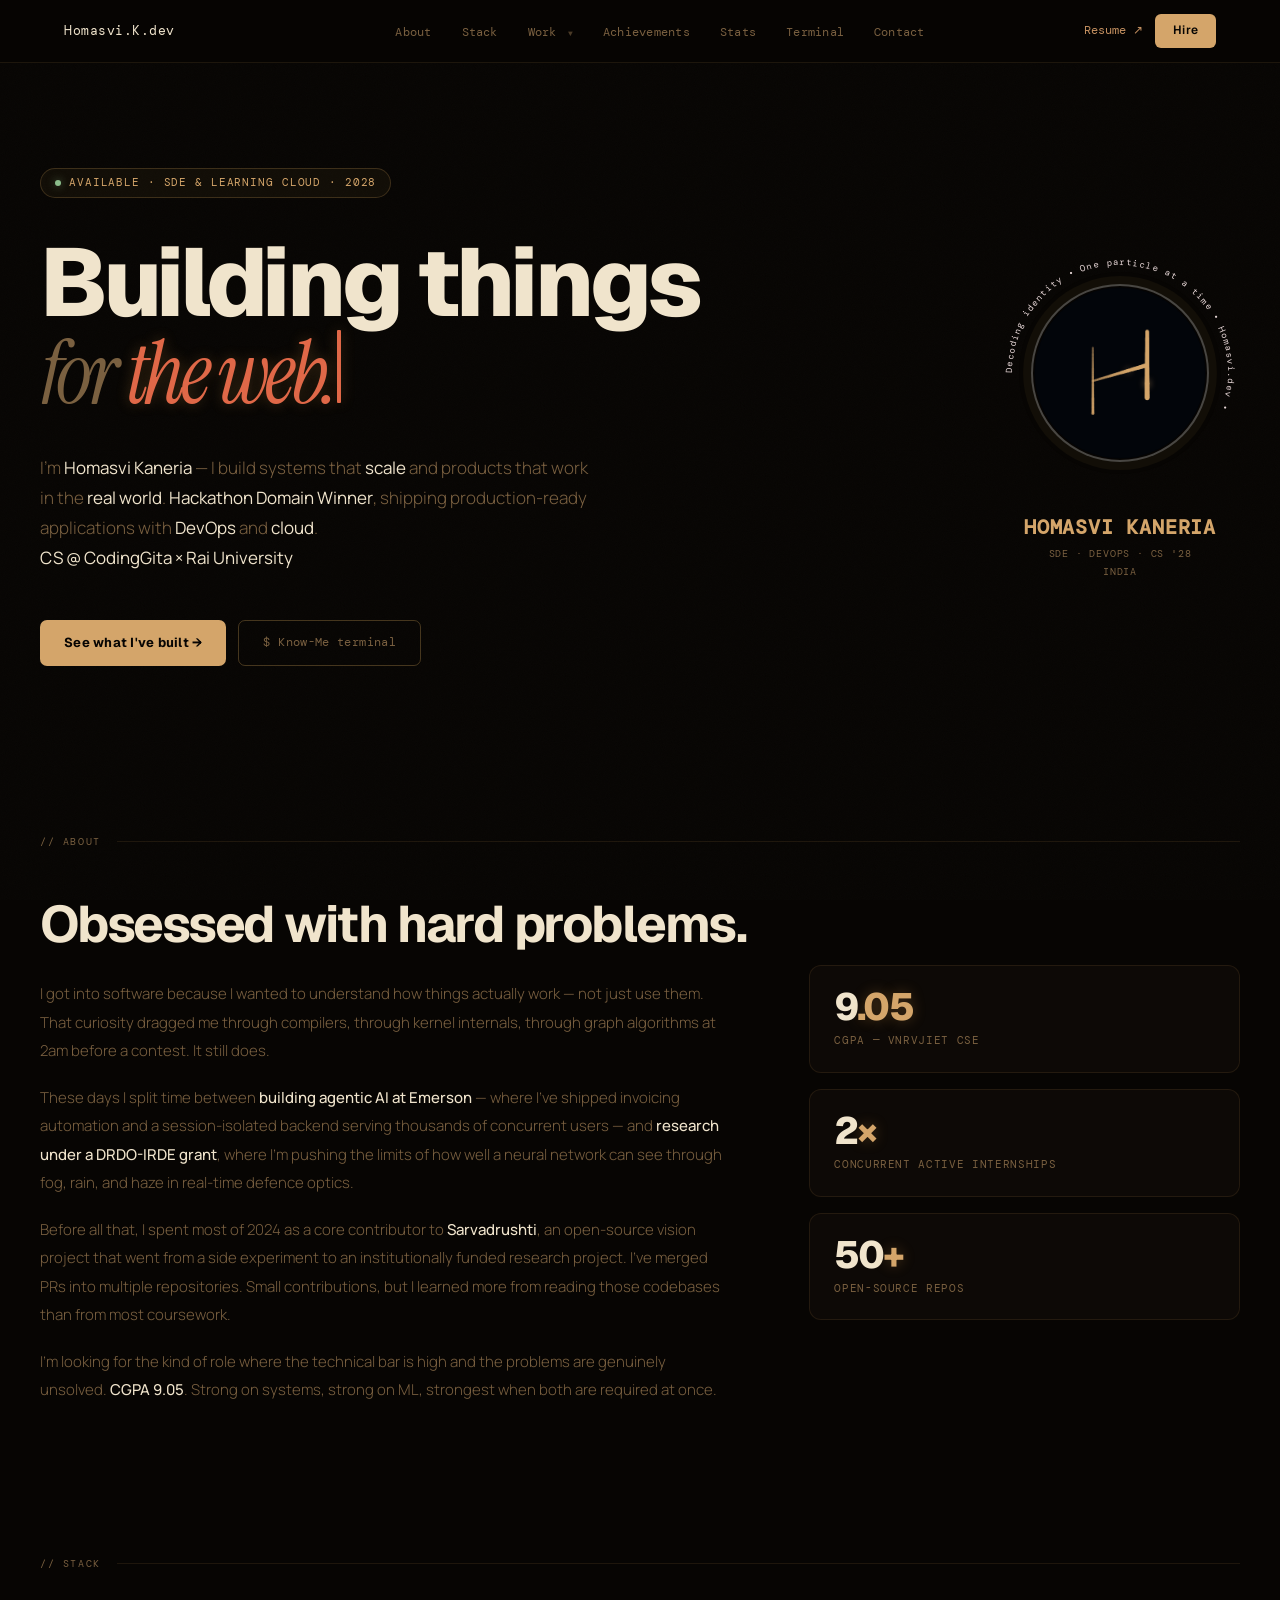
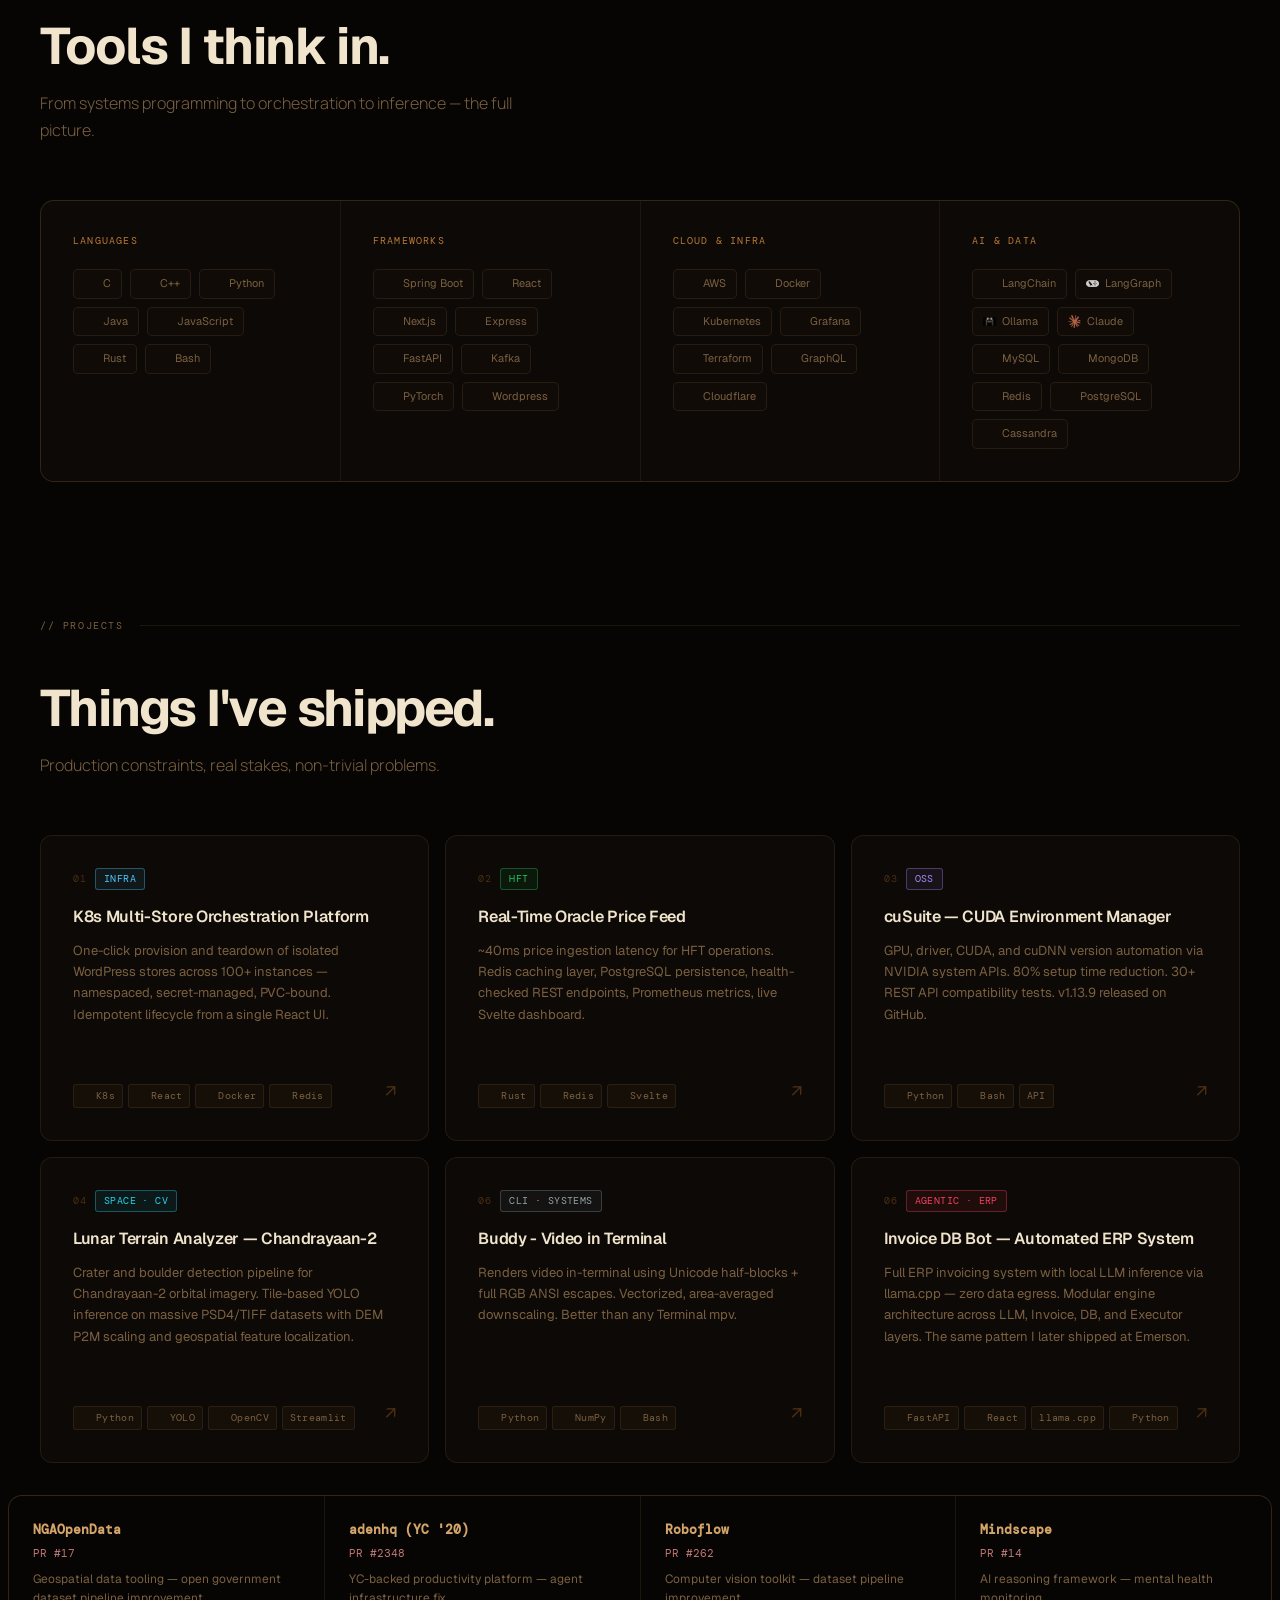
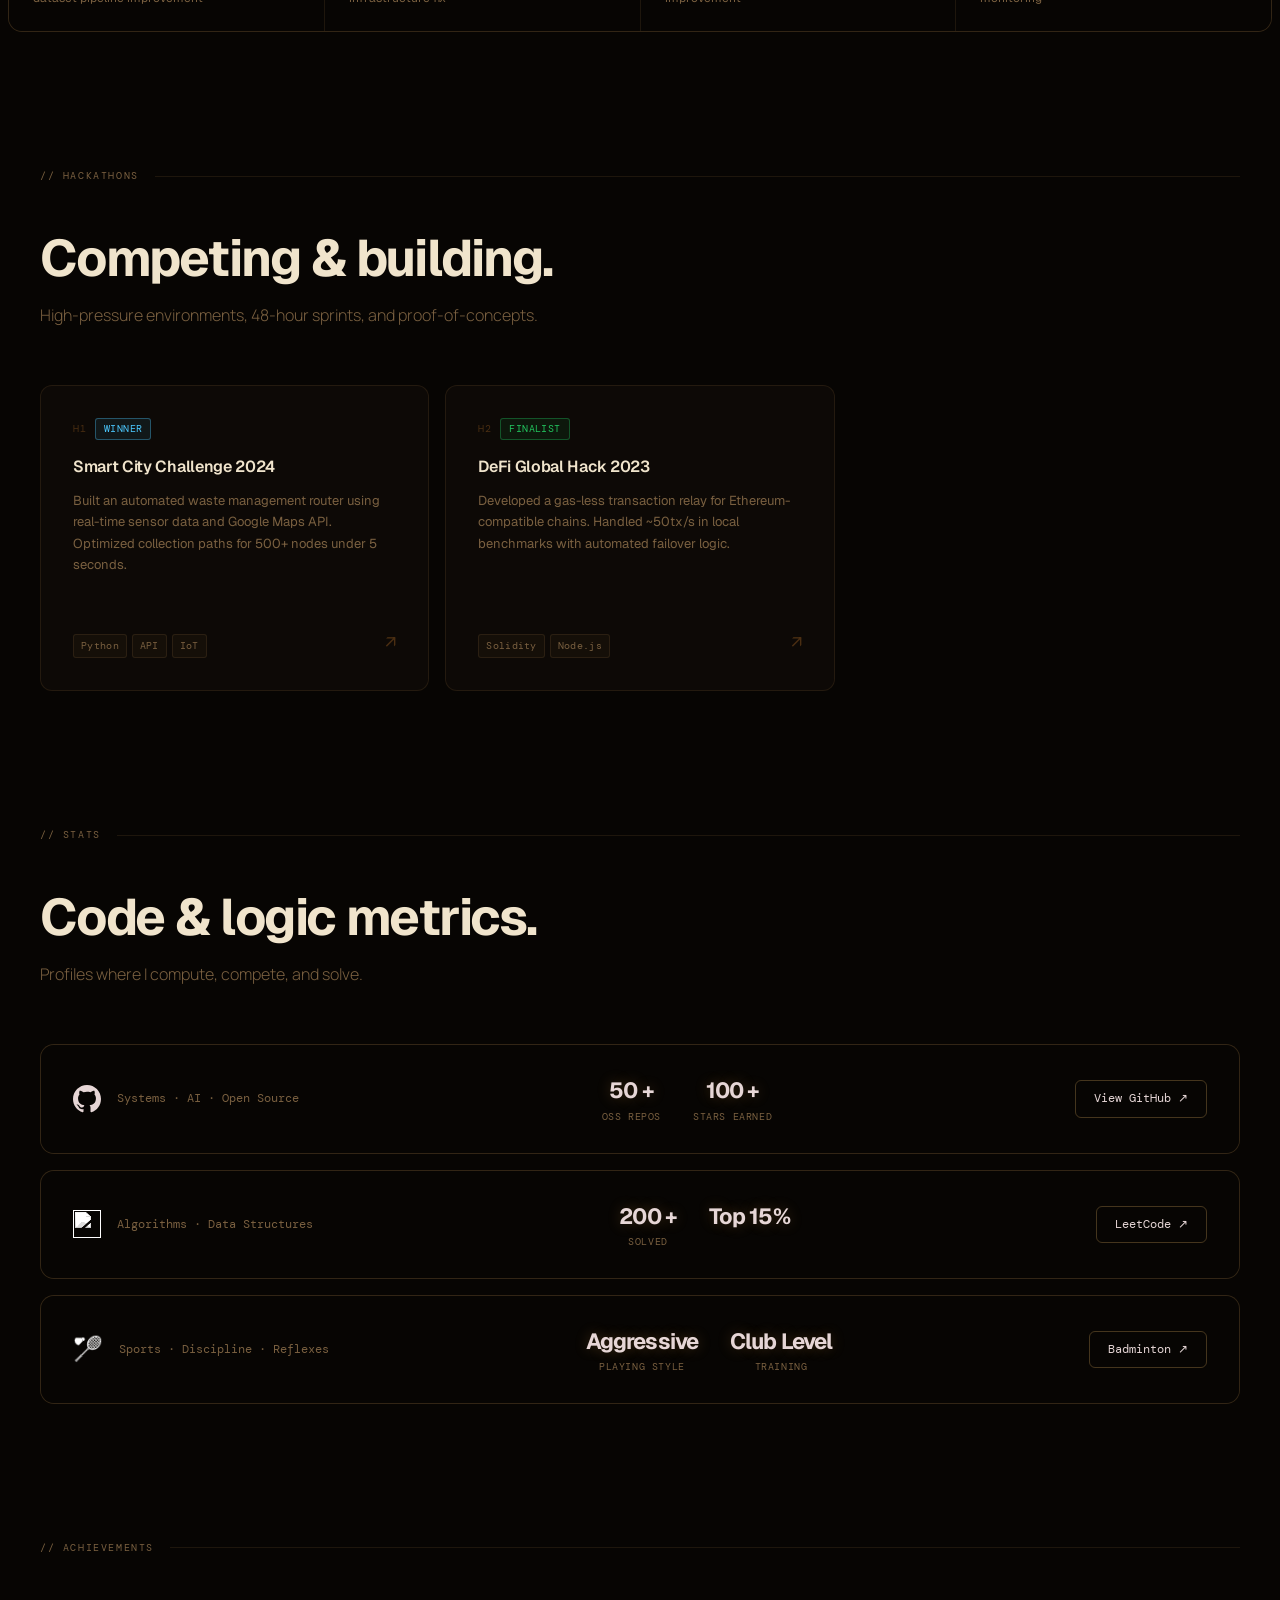
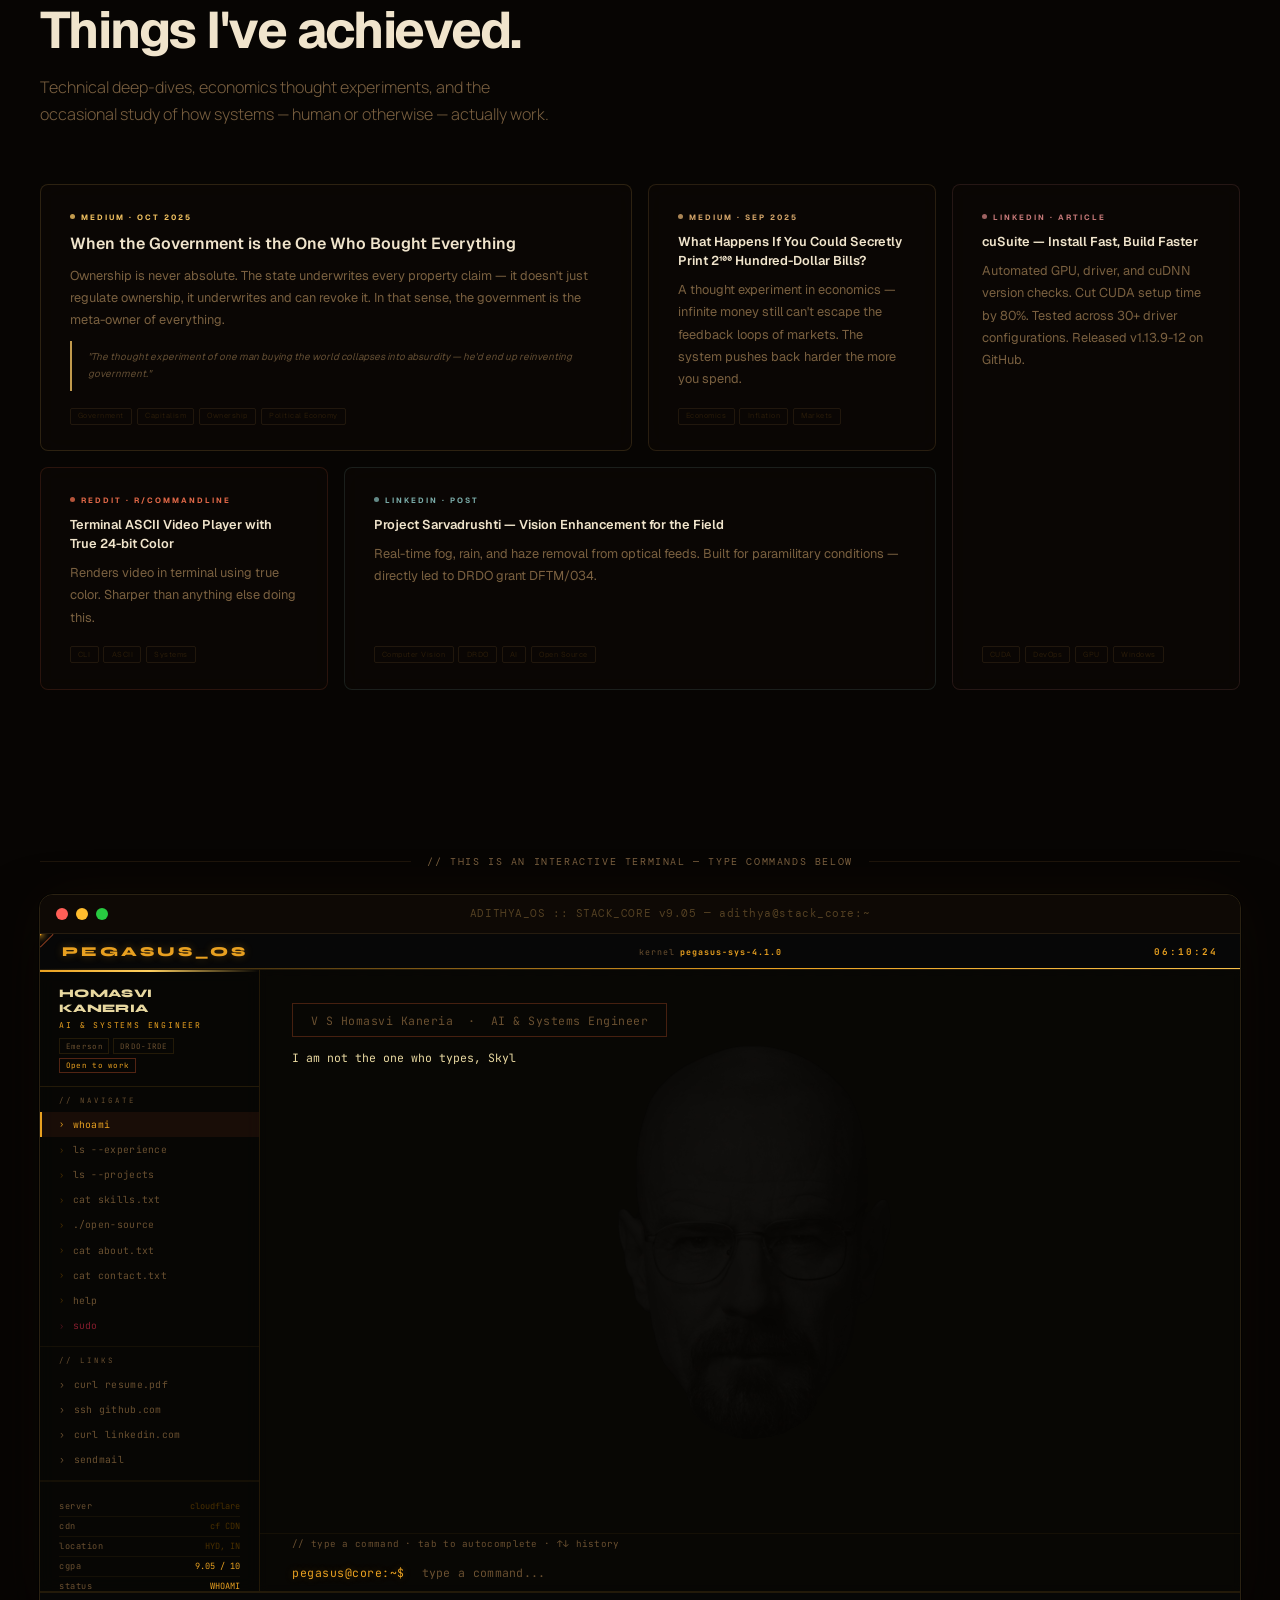
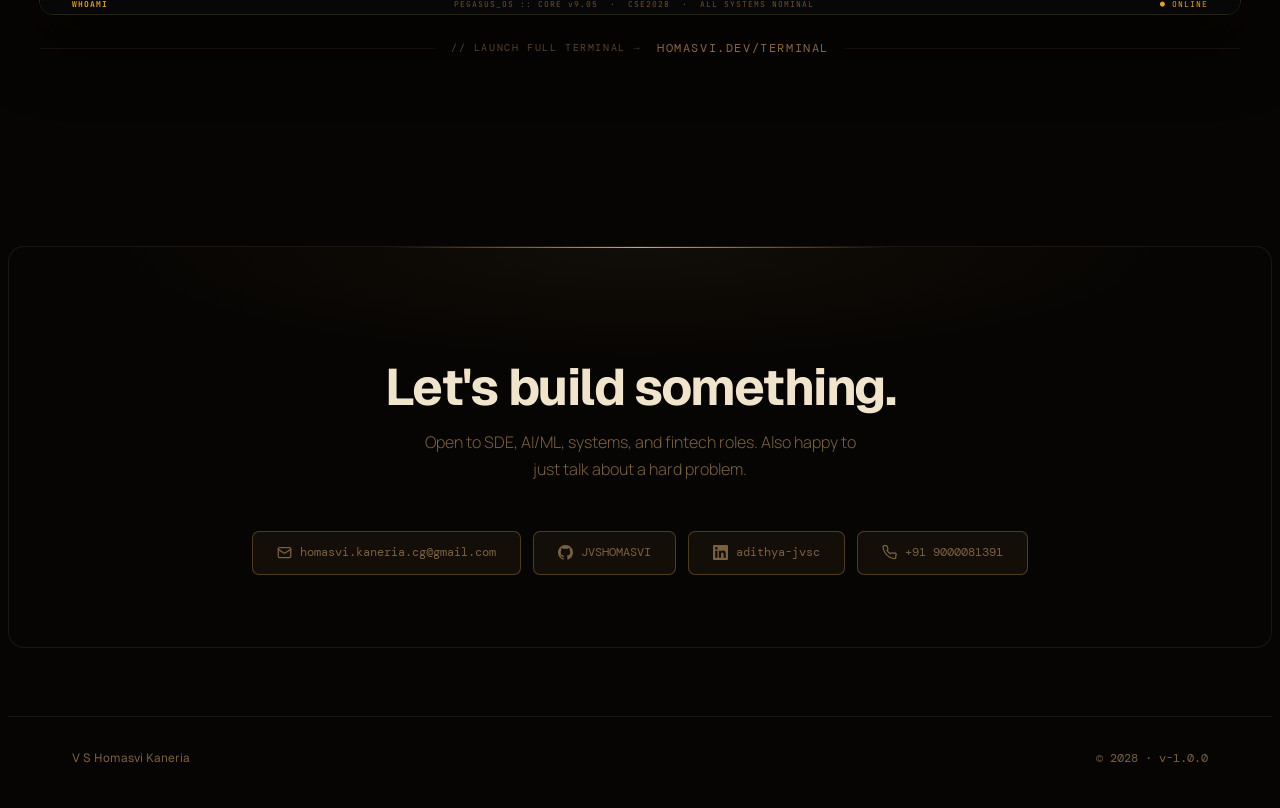
==== commit f93d0a13: "done" ====
--- a/index.html
+++ b/index.html
@@ -73,7 +73,7 @@
           </span>
         </a>
 
-        <a href="mailto:homasvi.kaneria.cg@gmail.com" class="nav-cta">Hire me</a>
+        <a href="mailto:homasvi.kaneria.cg@gmail.com" class="nav-cta">Hire</a>
         <button class="nav-hamburger" id="hamburger"><span></span><span></span><span></span></button>
       </div>
     </div>
@@ -91,7 +91,7 @@
     <a href="#contact">Contact</a>
 
 
-    <a href="mailto:homasvi.kaneria.cg@gmail.com" class="drawer-cta">Hire me</a>
+    <a href="mailto:homasvi.kaneria.cg@gmail.com" class="drawer-cta">Hire</a>
   </div>
 
   <main>
@@ -110,8 +110,10 @@
             </div>
 
             <p class="hero-desc fade-in" style="transition-delay:0.2s">
-              I’m <strong>Homasvi Kaneria</strong> — I build systems that <strong>scale</strong> and products that work in the <strong>real world</strong>.
-              <strong>Hackathon Domain Winner</strong>, shipping production-ready applications with <strong>DevOps</strong> and <strong>cloud</strong>.
+              I’m <strong>Homasvi Kaneria</strong> — I build systems that <strong>scale</strong> and products that work
+              in the <strong>real world</strong>.
+              <strong>Hackathon Domain Winner</strong>, shipping production-ready applications with
+              <strong>DevOps</strong> and <strong>cloud</strong>.
               <br><strong>CS @ CodingGita × Rai University</strong>
             </p>
 
@@ -161,13 +163,15 @@
             <p>These days I split time between <strong>building agentic AI at Emerson</strong> — where I've shipped
               invoicing automation and a session-isolated backend serving thousands of concurrent users — and
               <strong>research under a DRDO-IRDE grant</strong>, where I'm pushing the limits of how well a neural
-              network can see through fog, rain, and haze in real-time defence optics.</p>
+              network can see through fog, rain, and haze in real-time defence optics.
+            </p>
             <p>Before all that, I spent most of 2024 as a core contributor to <strong>Sarvadrushti</strong>, an
               open-source vision project that went from a side experiment to an institutionally funded research project.
               I've merged PRs into multiple repositories. Small contributions, but I learned more from reading those
               codebases than from most coursework.</p>
             <p>I'm looking for the kind of role where the technical bar is high and the problems are genuinely unsolved.
-              <strong>CGPA 9.05</strong>. Strong on systems, strong on ML, strongest when both are required at once.</p>
+              <strong>CGPA 9.05</strong>. Strong on systems, strong on ML, strongest when both are required at once.
+            </p>
           </div>
           <div class="about-sidebar">
             <div class="stat">
@@ -347,8 +351,7 @@
           </a>
 
           <a class="project-card"
-            href="https://github.com/JVSHOMASVI/Low-Latency-HFT-Data-Engine-with-Oracle-Aggregation"
-            target="_blank">
+            href="https://github.com/JVSHOMASVI/Low-Latency-HFT-Data-Engine-with-Oracle-Aggregation" target="_blank">
             <div class="project-top">
               <div class="project-meta"><span class="project-num">02</span><span class="project-tag hft">HFT</span>
               </div>
@@ -472,49 +475,52 @@
 
         </div>
 
-        </div>
-
-        <!-- OSS contributions -->
-        <div class="oss-grid fade-in" style="transition-delay:0.3s">
-          <a class="oss-card" href="https://github.com/NationalGalleryOfArt/opendata/pull/17" target="_blank">
-            <div class="oss-repo">NGAOpenData</div>
-            <div class="oss-pr">PR #17</div>
-            <div class="oss-desc">Geospatial data tooling — open government dataset pipeline improvement</div>
-          </a>
-          <a class="oss-card" href="https://github.com/aden-hive/hive/pull/2348" target="_blank">
-            <div class="oss-repo">adenhq (YC '20)</div>
-            <div class="oss-pr">PR #2348</div>
-            <div class="oss-desc">YC-backed productivity platform — agent infrastructure fix</div>
-          </a>
-          <a class="oss-card" href="https://github.com/roboflow/trackers/pull/262" target="_blank">
-            <div class="oss-repo">Roboflow</div>
-            <div class="oss-pr">PR #262</div>
-            <div class="oss-desc">Computer vision toolkit — dataset pipeline improvement</div>
-          </a>
-          <a class="oss-card" href="https://github.com/omkar-334/mindscape/pull/14" target="_blank">
-            <div class="oss-repo">Mindscape</div>
-            <div class="oss-pr">PR #14</div>
-            <div class="oss-desc">AI reasoning framework — mental health monitoring</div>
-          </a>
-        </div>
+      </div>
+
+      <!-- OSS contributions -->
+      <div class="oss-grid fade-in" style="transition-delay:0.3s">
+        <a class="oss-card" href="https://github.com/NationalGalleryOfArt/opendata/pull/17" target="_blank">
+          <div class="oss-repo">NGAOpenData</div>
+          <div class="oss-pr">PR #17</div>
+          <div class="oss-desc">Geospatial data tooling — open government dataset pipeline improvement</div>
+        </a>
+        <a class="oss-card" href="https://github.com/aden-hive/hive/pull/2348" target="_blank">
+          <div class="oss-repo">adenhq (YC '20)</div>
+          <div class="oss-pr">PR #2348</div>
+          <div class="oss-desc">YC-backed productivity platform — agent infrastructure fix</div>
+        </a>
+        <a class="oss-card" href="https://github.com/roboflow/trackers/pull/262" target="_blank">
+          <div class="oss-repo">Roboflow</div>
+          <div class="oss-pr">PR #262</div>
+          <div class="oss-desc">Computer vision toolkit — dataset pipeline improvement</div>
+        </a>
+        <a class="oss-card" href="https://github.com/omkar-334/mindscape/pull/14" target="_blank">
+          <div class="oss-repo">Mindscape</div>
+          <div class="oss-pr">PR #14</div>
+          <div class="oss-desc">AI reasoning framework — mental health monitoring</div>
+        </a>
+      </div>
 
       </div>
     </section>
-    
+
     <!-- ══════════════════════════════ HACKATHONS ══════════════════════════════ -->
     <section id="hackathons">
       <div class="section-inner">
         <div class="section-label fade-in">// hackathons</div>
         <h2 class="fade-in">Competing & building.</h2>
-        <p class="section-sub fade-in" style="transition-delay:0.1s">High-pressure environments, 48-hour sprints, and proof-of-concepts.</p>
+        <p class="section-sub fade-in" style="transition-delay:0.1s">High-pressure environments, 48-hour sprints, and
+          proof-of-concepts.</p>
 
         <div class="projects-grid fade-in" style="transition-delay:0.15s">
           <!-- Placeholder Hackathon 1 -->
           <div class="project-card">
             <div class="project-top">
-              <div class="project-meta"><span class="project-num">H1</span><span class="project-tag live">Winner</span></div>
+              <div class="project-meta"><span class="project-num">H1</span><span class="project-tag live">Winner</span>
+              </div>
               <div class="project-title">Smart City Challenge 2024</div>
-              <div class="project-desc">Built an automated waste management router using real-time sensor data and Google Maps API. Optimized collection paths for 500+ nodes under 5 seconds.</div>
+              <div class="project-desc">Built an automated waste management router using real-time sensor data and
+                Google Maps API. Optimized collection paths for 500+ nodes under 5 seconds.</div>
             </div>
             <div class="project-bottom">
               <div class="project-tech">
@@ -529,9 +535,11 @@
           <!-- Placeholder Hackathon 2 -->
           <div class="project-card">
             <div class="project-top">
-              <div class="project-meta"><span class="project-num">H2</span><span class="project-tag hft">Finalist</span></div>
+              <div class="project-meta"><span class="project-num">H2</span><span class="project-tag hft">Finalist</span>
+              </div>
               <div class="project-title">DeFi Global Hack 2023</div>
-              <div class="project-desc">Developed a gas-less transaction relay for Ethereum-compatible chains. Handled ~50tx/s in local benchmarks with automated failover logic.</div>
+              <div class="project-desc">Developed a gas-less transaction relay for Ethereum-compatible chains. Handled
+                ~50tx/s in local benchmarks with automated failover logic.</div>
             </div>
             <div class="project-bottom">
               <div class="project-tech">
@@ -553,11 +561,14 @@
         <p class="section-sub fade-in" style="transition-delay:0.1s">Profiles where I compute, compete, and solve.</p>
 
         <!-- GitHub card -->
-        <div class="github-strip fade-in" style="transition-delay:0.15s; border: 1px solid var(--border); border-radius: 14px; overflow: hidden; margin-top: 32px;">
+        <div class="github-strip fade-in"
+          style="transition-delay:0.15s; border: 1px solid var(--border); border-radius: 14px; overflow: hidden; margin-top: 32px;">
           <a class="github-card" href="https://github.com/JVSHOMASVI" target="_blank">
             <div class="github-info">
-              <svg class="github-icon" width="28" height="28" viewBox="0 0 24 24" fill="currentColor" style="color:#e6d6d6">
-                <path d="M12 0C5.374 0 0 5.373 0 12c0 5.302 3.438 9.8 8.207 11.387.599.111.793-.261.793-.577v-2.234c-3.338.726-4.033-1.416-4.033-1.416-.546-1.387-1.333-1.756-1.333-1.756-1.089-.745.083-.729.083-.729 1.205.084 1.839 1.237 1.839 1.237 1.07 1.834 2.807 1.304 3.492.997.107-.775.418-1.305.762-1.604-2.665-.305-5.467-1.334-5.467-5.931 0-1.311.469-2.381 1.236-3.221-.124-.303-.535-1.524.117-3.176 0 0 1.008-.322 3.301 1.23A11.509 11.509 0 0112 5.803c1.02.005 2.047.138 3.006.404 2.291-1.552 3.297-1.23 3.297-1.23.653 1.653.242 2.874.118 3.176.77.84 1.235 1.911 1.235 3.221 0 4.609-2.807 5.624-5.479 5.921.43.372.823 1.102.823 2.222v3.293c0 .319.192.694.801.576C20.566 21.797 24 17.3 24 12c0-6.627-5.373-12-12-12z" />
+              <svg class="github-icon" width="28" height="28" viewBox="0 0 24 24" fill="currentColor"
+                style="color:#e6d6d6">
+                <path
+                  d="M12 0C5.374 0 0 5.373 0 12c0 5.302 3.438 9.8 8.207 11.387.599.111.793-.261.793-.577v-2.234c-3.338.726-4.033-1.416-4.033-1.416-.546-1.387-1.333-1.756-1.333-1.756-1.089-.745.083-.729.083-.729 1.205.084 1.839 1.237 1.839 1.237 1.07 1.834 2.807 1.304 3.492.997.107-.775.418-1.305.762-1.604-2.665-.305-5.467-1.334-5.467-5.931 0-1.311.469-2.381 1.236-3.221-.124-.303-.535-1.524.117-3.176 0 0 1.008-.322 3.301 1.23A11.509 11.509 0 0112 5.803c1.02.005 2.047.138 3.006.404 2.291-1.552 3.297-1.23 3.297-1.23.653 1.653.242 2.874.118 3.176.77.84 1.235 1.911 1.235 3.221 0 4.609-2.807 5.624-5.479 5.921.43.372.823 1.102.823 2.222v3.293c0 .319.192.694.801.576C20.566 21.797 24 17.3 24 12c0-6.627-5.373-12-12-12z" />
               </svg>
               <div>
                 <div class="github-sub">Systems · AI · Open Source</div>
@@ -578,10 +589,12 @@
         </div>
 
         <!-- LeetCode Card -->
-        <div class="github-strip fade-in" style="transition-delay:0.2s; border: 1px solid var(--border); border-radius: 14px; overflow: hidden; margin-top: 16px;">
+        <div class="github-strip fade-in"
+          style="transition-delay:0.2s; border: 1px solid var(--border); border-radius: 14px; overflow: hidden; margin-top: 16px;">
           <a class="github-card" href="#" target="_blank">
             <div class="github-info">
-              <img src="https://cdn.jsdelivr.net/gh/devicons/devicon@latest/icons/leetcode/leetcode-original.svg" width="28" height="28" alt="" style="filter: grayscale(1) brightness(1.5);">
+              <img src="https://cdn.jsdelivr.net/gh/devicons/devicon@latest/icons/leetcode/leetcode-original.svg"
+                width="28" height="28" alt="" style="filter: grayscale(1) brightness(1.5);">
               <div>
                 <div class="github-sub">Algorithms · Data Structures</div>
               </div>
@@ -600,7 +613,8 @@
         </div>
 
         <!-- Badminton Card -->
-        <div class="github-strip fade-in" style="transition-delay:0.3s; border: 1px solid var(--border); border-radius: 14px; overflow: hidden; margin-top: 16px;">
+        <div class="github-strip fade-in"
+          style="transition-delay:0.3s; border: 1px solid var(--border); border-radius: 14px; overflow: hidden; margin-top: 16px;">
           <a class="github-card" href="#" target="_blank">
             <div class="github-info">
               <span style="font-size: 24px; filter: grayscale(1) brightness(1.5);">🏸</span>
@@ -843,6 +857,4 @@
   </footer>
 </body>
 
-</html>
-
-
+</html>
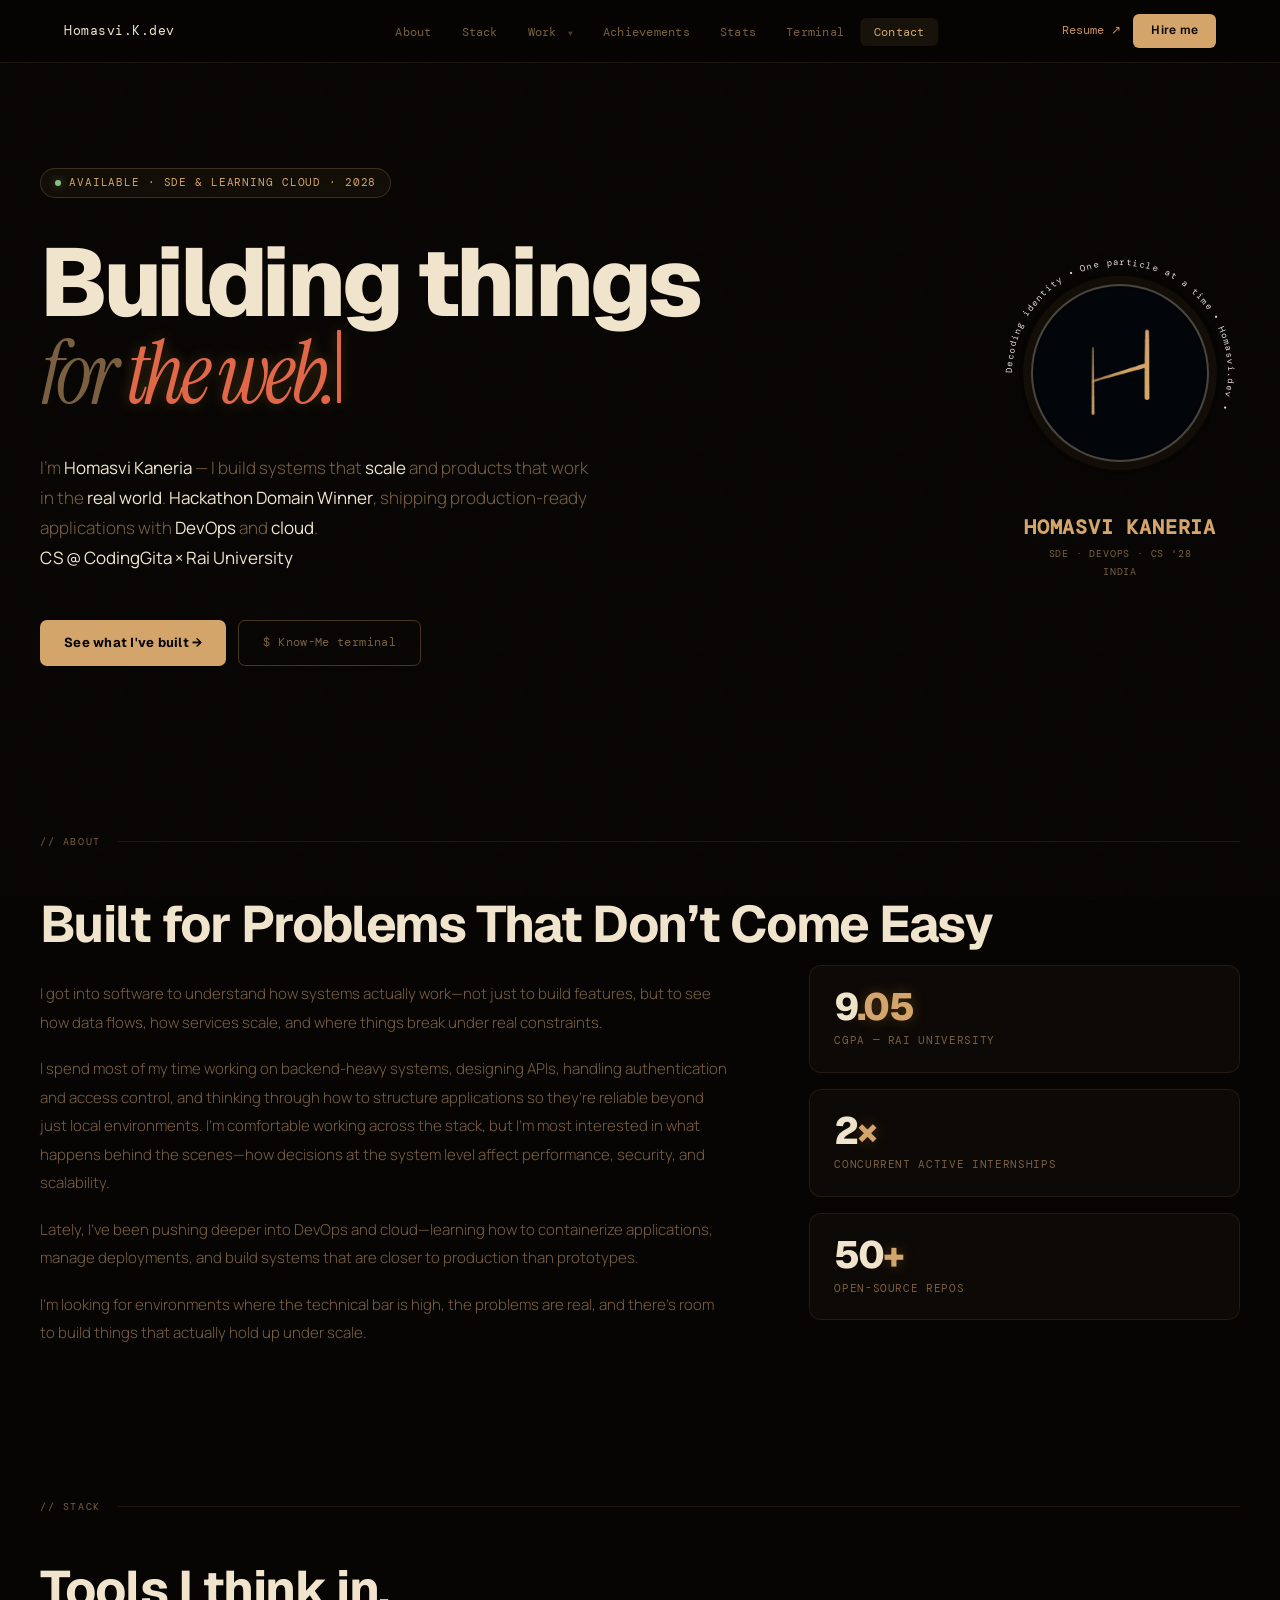
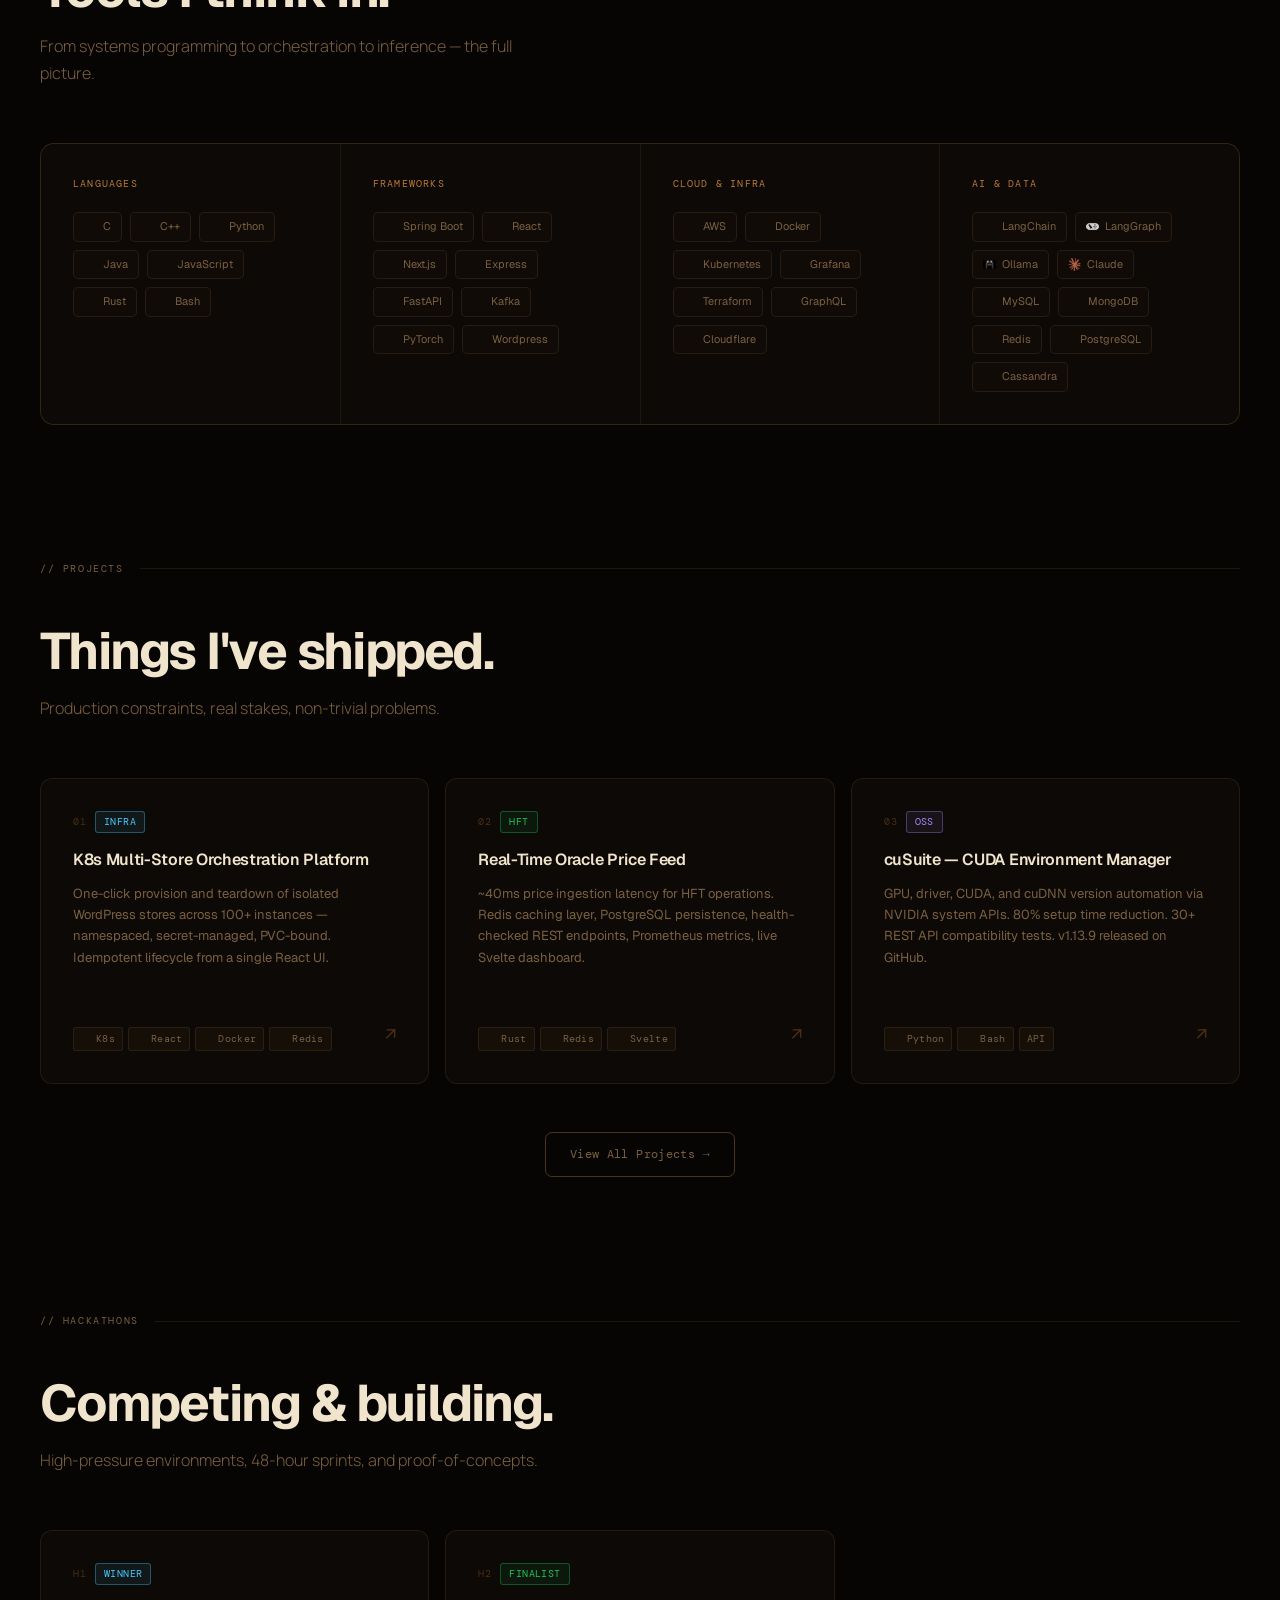
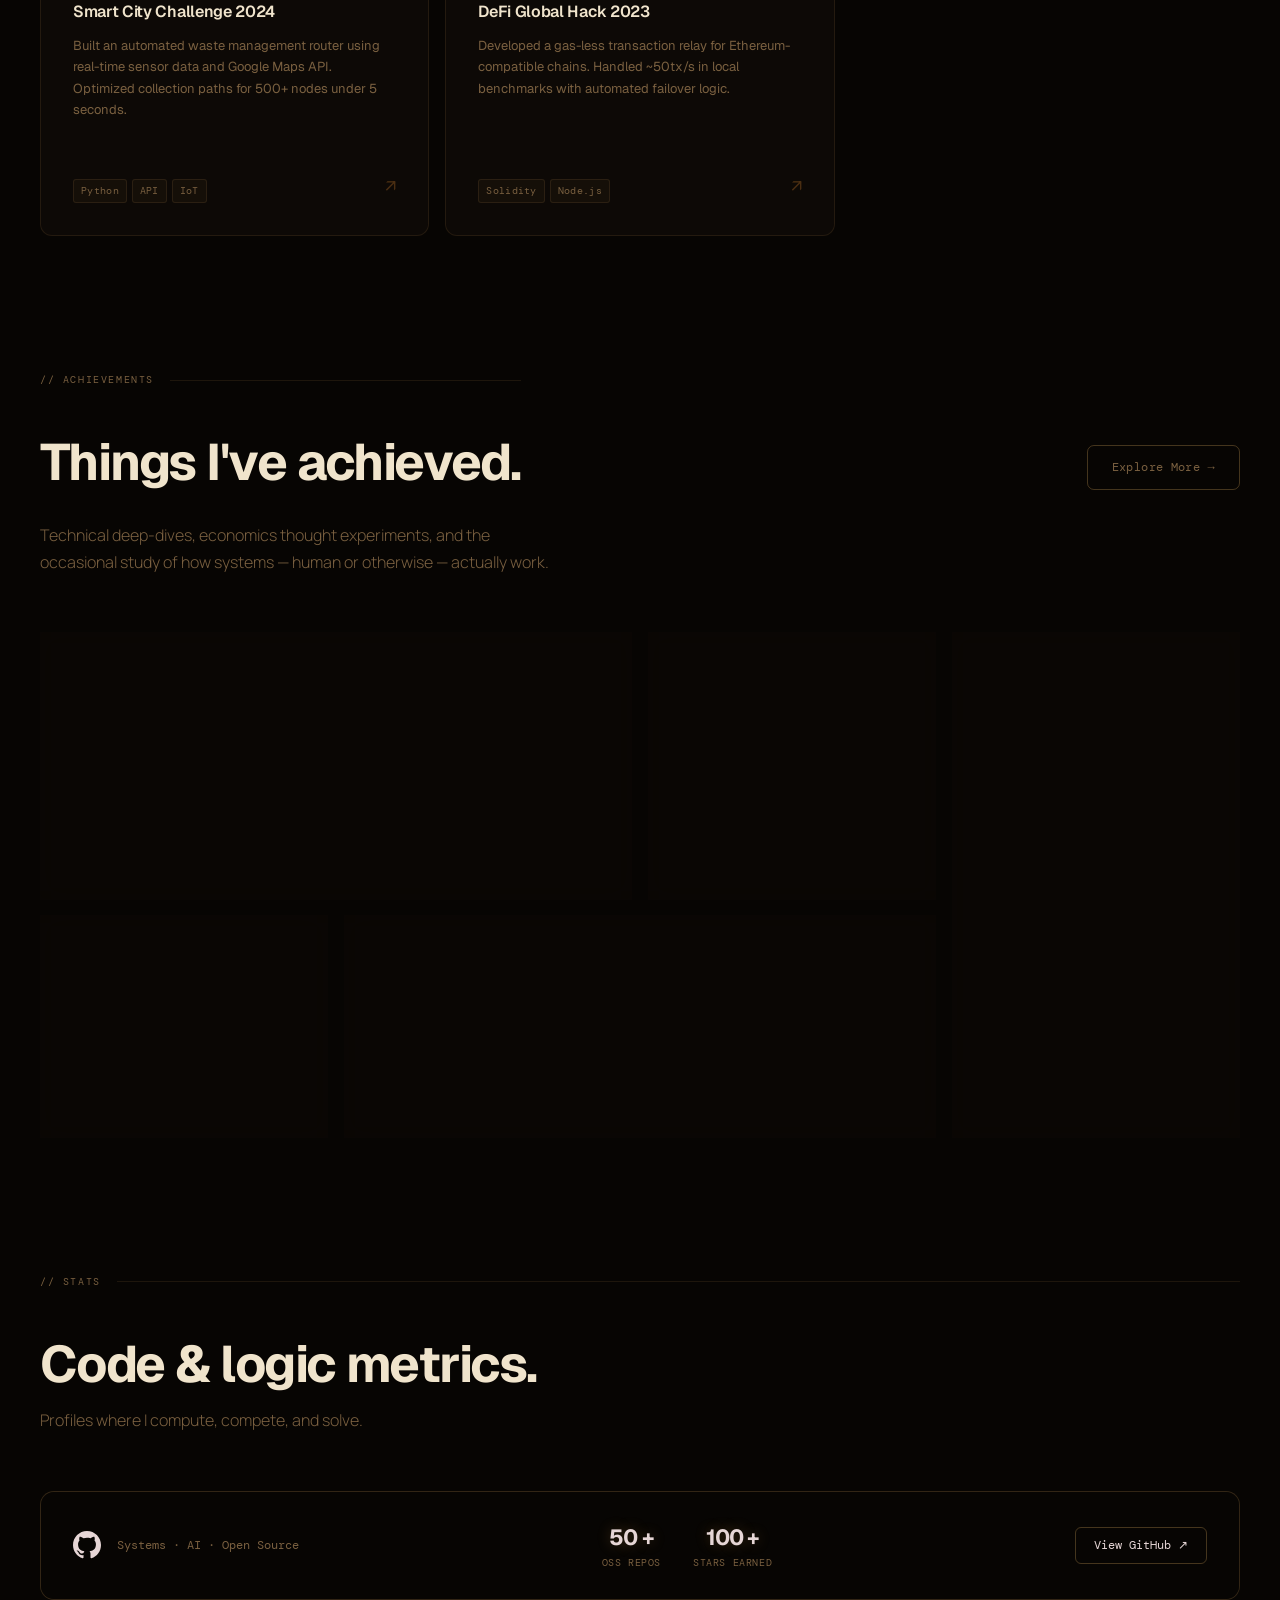
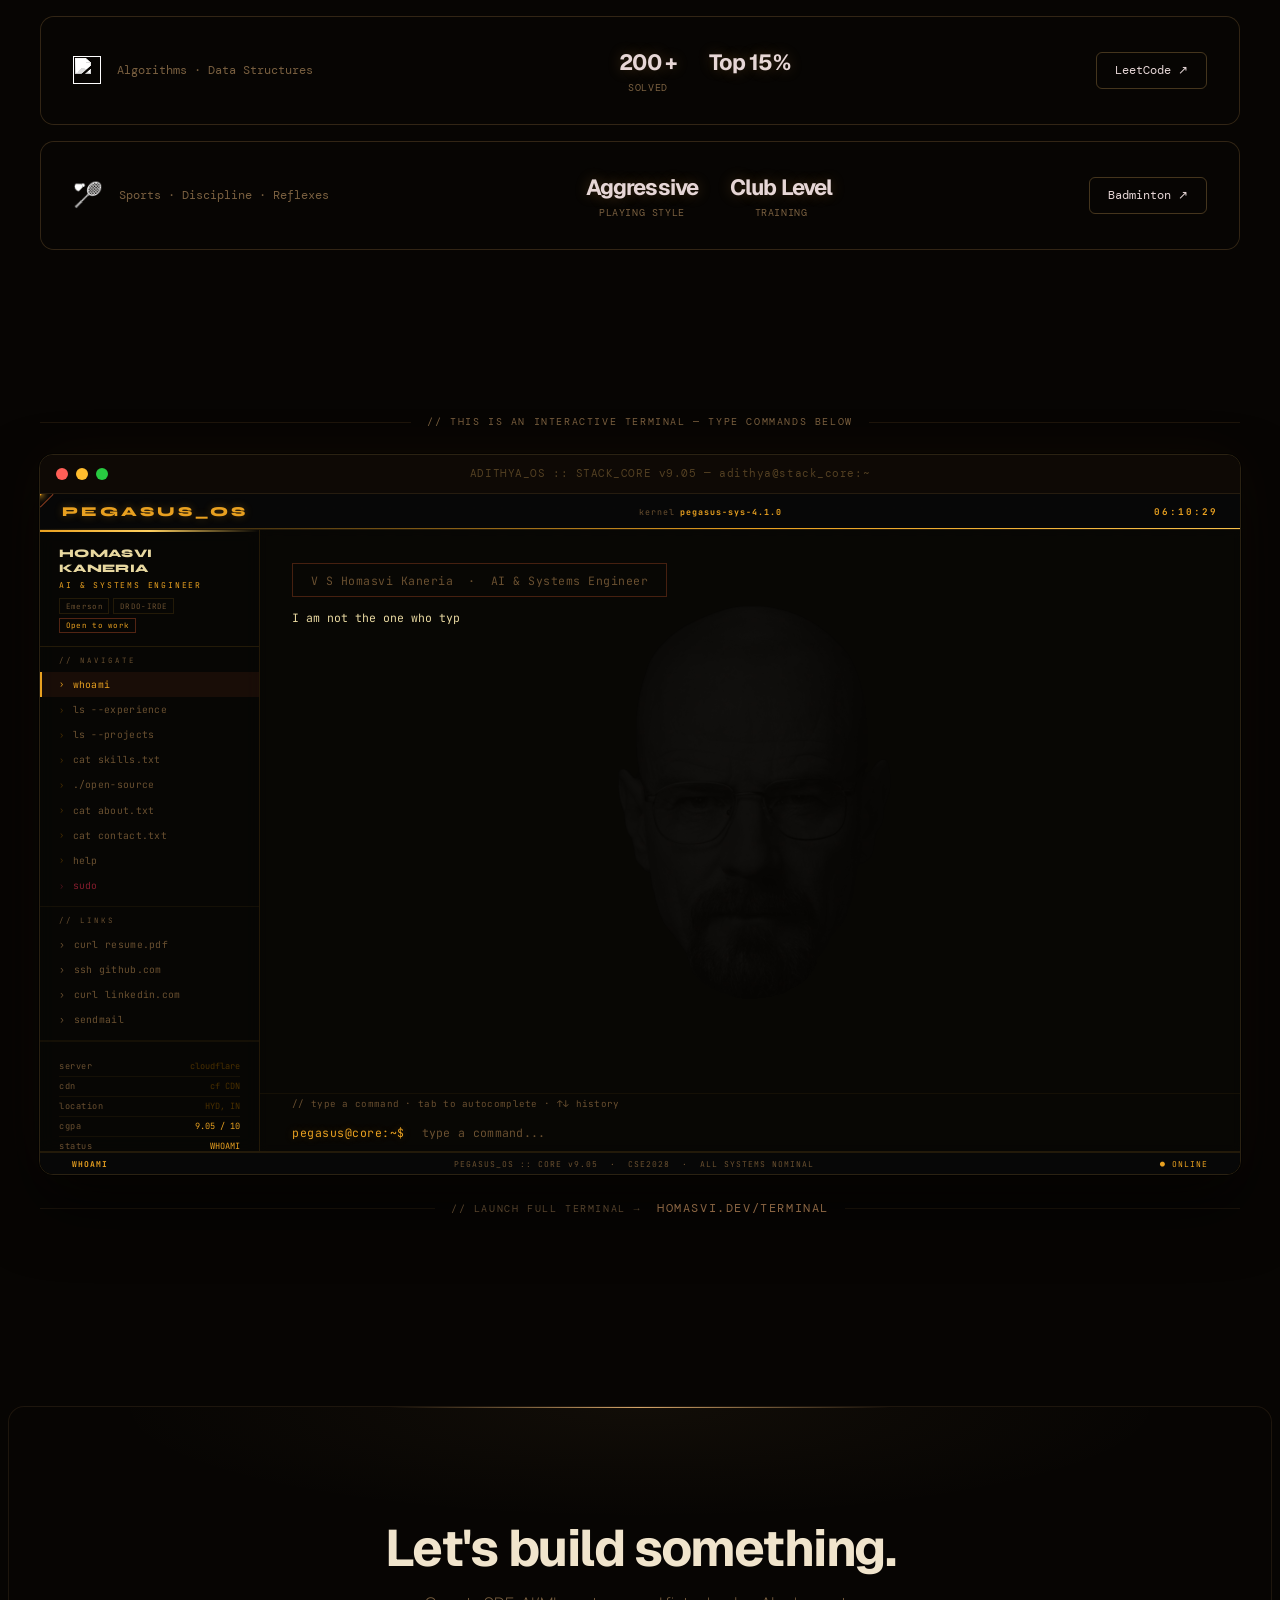
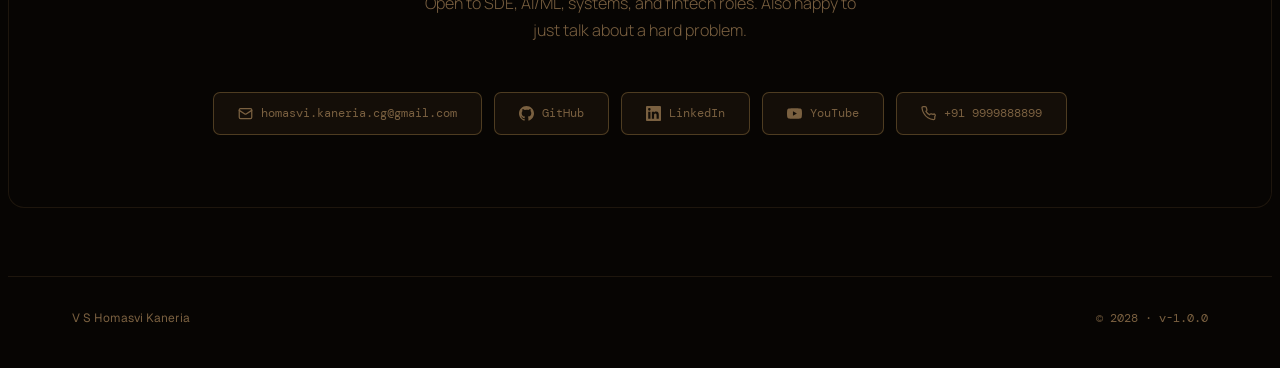
==== commit fbe377cd: "commit" ====
--- a/index.html
+++ b/index.html
@@ -73,7 +73,7 @@
           </span>
         </a>
 
-        <a href="mailto:homasvi.kaneria.cg@gmail.com" class="nav-cta">Hire</a>
+        <a href="mailto:homasvi.kaneria.cg@gmail.com" class="nav-cta">Hire me</a>
         <button class="nav-hamburger" id="hamburger"><span></span><span></span><span></span></button>
       </div>
     </div>
@@ -91,7 +91,7 @@
     <a href="#contact">Contact</a>
 
 
-    <a href="mailto:homasvi.kaneria.cg@gmail.com" class="drawer-cta">Hire</a>
+    <a href="mailto:homasvi.kaneria.cg@gmail.com" class="drawer-cta">Hire me</a>
   </div>
 
   <main>
@@ -154,29 +154,18 @@
     <section id="about">
       <div class="section-inner">
         <div class="section-label fade-in">// about</div>
-        <h2 class="fade-in">Obsessed with hard problems.</h2>
+        <h2 class="fade-in">Built for Problems That Don’t Come Easy</h2>
         <div class="about-grid fade-in" style="transition-delay:0.1s">
           <div class="about-text">
-            <p>I got into software because I wanted to understand how things actually work — not just use them. That
-              curiosity dragged me through compilers, through kernel internals, through graph algorithms at 2am before a
-              contest. It still does.</p>
-            <p>These days I split time between <strong>building agentic AI at Emerson</strong> — where I've shipped
-              invoicing automation and a session-isolated backend serving thousands of concurrent users — and
-              <strong>research under a DRDO-IRDE grant</strong>, where I'm pushing the limits of how well a neural
-              network can see through fog, rain, and haze in real-time defence optics.
-            </p>
-            <p>Before all that, I spent most of 2024 as a core contributor to <strong>Sarvadrushti</strong>, an
-              open-source vision project that went from a side experiment to an institutionally funded research project.
-              I've merged PRs into multiple repositories. Small contributions, but I learned more from reading those
-              codebases than from most coursework.</p>
-            <p>I'm looking for the kind of role where the technical bar is high and the problems are genuinely unsolved.
-              <strong>CGPA 9.05</strong>. Strong on systems, strong on ML, strongest when both are required at once.
-            </p>
+            <p>I got into software to understand how systems actually work—not just to build features, but to see how data flows, how services scale, and where things break under real constraints.</p>
+            <p>I spend most of my time working on backend-heavy systems, designing APIs, handling authentication and access control, and thinking through how to structure applications so they’re reliable beyond just local environments. I’m comfortable working across the stack, but I’m most interested in what happens behind the scenes—how decisions at the system level affect performance, security, and scalability.</p>
+            <p>Lately, I’ve been pushing deeper into DevOps and cloud—learning how to containerize applications, manage deployments, and build systems that are closer to production than prototypes.</p>
+            <p>I’m looking for environments where the technical bar is high, the problems are real, and there’s room to build things that actually hold up under scale.</p>
           </div>
           <div class="about-sidebar">
             <div class="stat">
               <div class="stat-num">9<span>.05</span></div>
-              <div class="stat-label">CGPA — VNRVJIET CSE</div>
+              <div class="stat-label">CGPA — Rai University</div>
             </div>
             <div class="stat">
               <div class="stat-num">2<span>×</span></div>
@@ -323,7 +312,7 @@
 
         <div class="projects-grid fade-in" style="transition-delay:0.15s">
 
-          <a class="project-card" href="https://github.com/JVSHOMASVI/SendStores" target="_blank">
+          <a class="project-card" href="https://github.com/JVSHOMASVI/SendStores" target="_blank" data-category="fullstack">
             <div class="project-top">
               <div class="project-meta"><span class="project-num">01</span><span class="project-tag live">Infra</span>
               </div>
@@ -351,7 +340,7 @@
           </a>
 
           <a class="project-card"
-            href="https://github.com/JVSHOMASVI/Low-Latency-HFT-Data-Engine-with-Oracle-Aggregation" target="_blank">
+            href="https://github.com/JVSHOMASVI/Low-Latency-HFT-Data-Engine-with-Oracle-Aggregation" target="_blank" data-category="backend">
             <div class="project-top">
               <div class="project-meta"><span class="project-num">02</span><span class="project-tag hft">HFT</span>
               </div>
@@ -375,7 +364,7 @@
             </div>
           </a>
 
-          <a class="project-card" href="https://github.com/JVSHOMASVI/cuSuite" target="_blank">
+          <a class="project-card" href="https://github.com/JVSHOMASVI/cuSuite" target="_blank" data-category="backend">
             <div class="project-top">
               <div class="project-meta"><span class="project-num">03</span><span class="project-tag oss">OSS</span>
               </div>
@@ -396,111 +385,14 @@
               <div class="project-arrow">↗</div>
             </div>
           </a>
-          <a class="project-card" href="https://github.com/JVSHOMASVI/Terrain-Analyzer-PSD4-Chandrayaan"
-            target="_blank">
-            <div class="project-top">
-              <div class="project-meta"><span class="project-num">04</span><span class="project-tag space">Space ·
-                  CV</span></div>
-              <div class="project-title">Lunar Terrain Analyzer — Chandrayaan-2</div>
-              <div class="project-desc">Crater and boulder detection pipeline for Chandrayaan-2 orbital imagery.
-                Tile-based YOLO inference on massive PSD4/TIFF datasets with DEM P2M scaling and geospatial feature
-                localization.</div>
-            </div>
-            <div class="project-bottom">
-              <div class="project-tech">
-                <span class="tech-pill"><img
-                    src="https://cdn.jsdelivr.net/gh/devicons/devicon@latest/icons/python/python-original.svg"
-                    alt="">Python</span>
-                <span class="tech-pill"><img
-                    src="https://cdn.jsdelivr.net/gh/devicons/devicon@latest/icons/pytorch/pytorch-original.svg"
-                    alt="">YOLO</span>
-                <span class="tech-pill"><img
-                    src="https://cdn.jsdelivr.net/gh/devicons/devicon@latest/icons/opencv/opencv-original.svg"
-                    alt="">OpenCV</span>
-                <span class="tech-pill">Streamlit</span>
-              </div>
-              <div class="project-arrow">↗</div>
-            </div>
-          </a>
-
-          <a class="project-card" href="https://github.com/JVSHOMASVI/buddy" target="_blank">
-            <div class="project-top">
-              <div class="project-meta"><span class="project-num">06</span><span class="project-tag infra">CLI ·
-                  Systems</span></div>
-              <div class="project-title">Buddy - Video in Terminal</div>
-              <div class="project-desc">Renders video in-terminal using Unicode half-blocks + full RGB ANSI escapes.
-                Vectorized, area-averaged downscaling. Better than any Terminal mpv. </div>
-            </div>
-            <div class="project-bottom">
-              <div class="project-tech">
-                <span class="tech-pill"><img
-                    src="https://cdn.jsdelivr.net/gh/devicons/devicon@latest/icons/python/python-original.svg"
-                    alt="">Python</span>
-                <span class="tech-pill"><img
-                    src="https://cdn.jsdelivr.net/gh/devicons/devicon@latest/icons/numpy/numpy-original.svg"
-                    alt="">NumPy</span>
-                <span class="tech-pill"><img
-                    src="https://cdn.jsdelivr.net/gh/devicons/devicon@latest/icons/bash/bash-original.svg"
-                    alt="">Bash</span>
-              </div>
-              <div class="project-arrow">↗</div>
-            </div>
-          </a>
-
-          <a class="project-card" href="https://github.com/JVSHOMASVI/Invoice_DB_Bot" target="_blank">
-            <div class="project-top">
-              <div class="project-meta"><span class="project-num">06</span><span class="project-tag agentic-erp">Agentic
-                  · ERP</span></div>
-              <div class="project-title">Invoice DB Bot — Automated ERP System</div>
-              <div class="project-desc">Full ERP invoicing system with local LLM inference via llama.cpp — zero data
-                egress. Modular engine architecture across LLM, Invoice, DB, and Executor layers. The same pattern I
-                later shipped at Emerson.</div>
-            </div>
-            <div class="project-bottom">
-              <div class="project-tech">
-                <span class="tech-pill"><img
-                    src="https://cdn.jsdelivr.net/gh/devicons/devicon@latest/icons/fastapi/fastapi-original.svg"
-                    alt="">FastAPI</span>
-                <span class="tech-pill"><img
-                    src="https://cdn.jsdelivr.net/gh/devicons/devicon@latest/icons/react/react-original.svg"
-                    alt="">React</span>
-                <span class="tech-pill">llama.cpp</span>
-                <span class="tech-pill"><img
-                    src="https://cdn.jsdelivr.net/gh/devicons/devicon@latest/icons/python/python-original.svg"
-                    alt="">Python</span>
-              </div>
-              <div class="project-arrow">↗</div>
-            </div>
-          </a>
-
-        </div>
-
-      </div>
-
-      <!-- OSS contributions -->
-      <div class="oss-grid fade-in" style="transition-delay:0.3s">
-        <a class="oss-card" href="https://github.com/NationalGalleryOfArt/opendata/pull/17" target="_blank">
-          <div class="oss-repo">NGAOpenData</div>
-          <div class="oss-pr">PR #17</div>
-          <div class="oss-desc">Geospatial data tooling — open government dataset pipeline improvement</div>
-        </a>
-        <a class="oss-card" href="https://github.com/aden-hive/hive/pull/2348" target="_blank">
-          <div class="oss-repo">adenhq (YC '20)</div>
-          <div class="oss-pr">PR #2348</div>
-          <div class="oss-desc">YC-backed productivity platform — agent infrastructure fix</div>
-        </a>
-        <a class="oss-card" href="https://github.com/roboflow/trackers/pull/262" target="_blank">
-          <div class="oss-repo">Roboflow</div>
-          <div class="oss-pr">PR #262</div>
-          <div class="oss-desc">Computer vision toolkit — dataset pipeline improvement</div>
-        </a>
-        <a class="oss-card" href="https://github.com/omkar-334/mindscape/pull/14" target="_blank">
-          <div class="oss-repo">Mindscape</div>
-          <div class="oss-pr">PR #14</div>
-          <div class="oss-desc">AI reasoning framework — mental health monitoring</div>
-        </a>
-      </div>
-
+
+        </div>
+
+        <div class="projects-cta fade-in" style="transition-delay:0.3s">
+          <a href="projects.html" class="btn-ghost">View All Projects →</a>
+        </div>
+
+      </div>
       </div>
     </section>
 
@@ -553,99 +445,16 @@
       </div>
     </section>
 
-    <!-- ══════════════════════════════ STATS ══════════════════════════════ -->
-    <section id="stats">
+    <section id="achievements">
+
       <div class="section-inner">
-        <div class="section-label fade-in">// stats</div>
-        <h2 class="fade-in">Code & logic metrics.</h2>
-        <p class="section-sub fade-in" style="transition-delay:0.1s">Profiles where I compute, compete, and solve.</p>
-
-        <!-- GitHub card -->
-        <div class="github-strip fade-in"
-          style="transition-delay:0.15s; border: 1px solid var(--border); border-radius: 14px; overflow: hidden; margin-top: 32px;">
-          <a class="github-card" href="https://github.com/JVSHOMASVI" target="_blank">
-            <div class="github-info">
-              <svg class="github-icon" width="28" height="28" viewBox="0 0 24 24" fill="currentColor"
-                style="color:#e6d6d6">
-                <path
-                  d="M12 0C5.374 0 0 5.373 0 12c0 5.302 3.438 9.8 8.207 11.387.599.111.793-.261.793-.577v-2.234c-3.338.726-4.033-1.416-4.033-1.416-.546-1.387-1.333-1.756-1.333-1.756-1.089-.745.083-.729.083-.729 1.205.084 1.839 1.237 1.839 1.237 1.07 1.834 2.807 1.304 3.492.997.107-.775.418-1.305.762-1.604-2.665-.305-5.467-1.334-5.467-5.931 0-1.311.469-2.381 1.236-3.221-.124-.303-.535-1.524.117-3.176 0 0 1.008-.322 3.301 1.23A11.509 11.509 0 0112 5.803c1.02.005 2.047.138 3.006.404 2.291-1.552 3.297-1.23 3.297-1.23.653 1.653.242 2.874.118 3.176.77.84 1.235 1.911 1.235 3.221 0 4.609-2.807 5.624-5.479 5.921.43.372.823 1.102.823 2.222v3.293c0 .319.192.694.801.576C20.566 21.797 24 17.3 24 12c0-6.627-5.373-12-12-12z" />
-              </svg>
-              <div>
-                <div class="github-sub">Systems · AI · Open Source</div>
-              </div>
-            </div>
-            <div class="github-stats">
-              <div class="gh-stat">
-                <div class="gh-stat-num">50 +</div>
-                <div class="gh-stat-label">OSS repos</div>
-              </div>
-              <div class="gh-stat">
-                <div class="gh-stat-num">100 +</div>
-                <div class="gh-stat-label">Stars Earned</div>
-              </div>
-            </div>
-            <div class="github-cta">View GitHub ↗</div>
-          </a>
-        </div>
-
-        <!-- LeetCode Card -->
-        <div class="github-strip fade-in"
-          style="transition-delay:0.2s; border: 1px solid var(--border); border-radius: 14px; overflow: hidden; margin-top: 16px;">
-          <a class="github-card" href="#" target="_blank">
-            <div class="github-info">
-              <img src="https://cdn.jsdelivr.net/gh/devicons/devicon@latest/icons/leetcode/leetcode-original.svg"
-                width="28" height="28" alt="" style="filter: grayscale(1) brightness(1.5);">
-              <div>
-                <div class="github-sub">Algorithms · Data Structures</div>
-              </div>
-            </div>
-            <div class="github-stats">
-              <div class="gh-stat">
-                <div class="gh-stat-num">200 +</div>
-                <div class="gh-stat-label">Solved</div>
-              </div>
-              <div class="gh-stat">
-                <div class="gh-stat-num">Top 15%</div>
-              </div>
-            </div>
-            <div class="github-cta">LeetCode ↗</div>
-          </a>
-        </div>
-
-        <!-- Badminton Card -->
-        <div class="github-strip fade-in"
-          style="transition-delay:0.3s; border: 1px solid var(--border); border-radius: 14px; overflow: hidden; margin-top: 16px;">
-          <a class="github-card" href="#" target="_blank">
-            <div class="github-info">
-              <span style="font-size: 24px; filter: grayscale(1) brightness(1.5);">🏸</span>
-              <div>
-                <div class="github-sub">Sports · Discipline · Reflexes</div>
-              </div>
-            </div>
-            <div class="github-stats">
-              <div class="gh-stat">
-                <div class="gh-stat-num">Aggressive</div>
-                <div class="gh-stat-label">Playing Style</div>
-              </div>
-              <div class="gh-stat">
-                <div class="gh-stat-num">Club Level</div>
-                <div class="gh-stat-label">Training</div>
-              </div>
-            </div>
-            <div class="github-cta">Badminton ↗</div>
-          </a>
-        </div>
-
-
-      </div>
-    </section>
-
-
-    <section id="achievements">
-
-      <div class="section-inner">
-        <div class="section-label fade-in">// achievements</div>
-        <h2 class="fade-in">Things I've achieved.</h2>
+        <div class="section-header-flex">
+          <div>
+            <div class="section-label fade-in">// achievements</div>
+            <h2 class="fade-in" style="margin-bottom: 0;">Things I've achieved.</h2>
+          </div>
+          <a href="achievements.html" class="btn-ghost fade-in" style="transition-delay: 0.1s;">Explore More →</a>
+        </div>
         <p class="section-sub fade-in" style="transition-delay:0.05s">Technical deep-dives, economics thought
           experiments, and the occasional study of how systems — human or otherwise — actually work.</p>
 
@@ -785,6 +594,94 @@
     </section>
 
 
+    <!-- ══════════════════════════════ STATS ══════════════════════════════ -->
+    <section id="stats">
+      <div class="section-inner">
+        <div class="section-label fade-in">// stats</div>
+        <h2 class="fade-in">Code & logic metrics.</h2>
+        <p class="section-sub fade-in" style="transition-delay:0.1s">Profiles where I compute, compete, and solve.</p>
+
+        <!-- GitHub card -->
+        <div class="github-strip fade-in"
+          style="transition-delay:0.15s; border: 1px solid var(--border); border-radius: 14px; overflow: hidden; margin-top: 32px;">
+          <a class="github-card" href="https://github.com/homasvikaneria" target="_blank">
+            <div class="github-info">
+              <svg class="github-icon" width="28" height="28" viewBox="0 0 24 24" fill="currentColor"
+                style="color:#e6d6d6">
+                <path
+                  d="M12 0C5.374 0 0 5.373 0 12c0 5.302 3.438 9.8 8.207 11.387.599.111.793-.261.793-.577v-2.234c-3.338.726-4.033-1.416-4.033-1.416-.546-1.387-1.333-1.756-1.333-1.756-1.089-.745.083-.729.083-.729 1.205.084 1.839 1.237 1.839 1.237 1.07 1.834 2.807 1.304 3.492.997.107-.775.418-1.305.762-1.604-2.665-.305-5.467-1.334-5.467-5.931 0-1.311.469-2.381 1.236-3.221-.124-.303-.535-1.524.117-3.176 0 0 1.008-.322 3.301 1.23A11.509 11.509 0 0112 5.803c1.02.005 2.047.138 3.006.404 2.291-1.552 3.297-1.23 3.297-1.23.653 1.653.242 2.874.118 3.176.77.84 1.235 1.911 1.235 3.221 0 4.609-2.807 5.624-5.479 5.921.43.372.823 1.102.823 2.222v3.293c0 .319.192.694.801.576C20.566 21.797 24 17.3 24 12c0-6.627-5.373-12-12-12z" />
+              </svg>
+              <div>
+                <div class="github-sub">Systems · AI · Open Source</div>
+              </div>
+            </div>
+            <div class="github-stats">
+              <div class="gh-stat">
+                <div class="gh-stat-num">50 +</div>
+                <div class="gh-stat-label">OSS repos</div>
+              </div>
+              <div class="gh-stat">
+                <div class="gh-stat-num">100 +</div>
+                <div class="gh-stat-label">Stars Earned</div>
+              </div>
+            </div>
+            <div class="github-cta">View GitHub ↗</div>
+          </a>
+        </div>
+
+        <!-- LeetCode Card -->
+        <div class="github-strip fade-in"
+          style="transition-delay:0.2s; border: 1px solid var(--border); border-radius: 14px; overflow: hidden; margin-top: 16px;">
+          <a class="github-card" href="#" target="_blank">
+            <div class="github-info">
+              <img src="https://cdn.jsdelivr.net/gh/devicons/devicon@latest/icons/leetcode/leetcode-original.svg"
+                width="28" height="28" alt="" style="filter: grayscale(1) brightness(1.5);">
+              <div>
+                <div class="github-sub">Algorithms · Data Structures</div>
+              </div>
+            </div>
+            <div class="github-stats">
+              <div class="gh-stat">
+                <div class="gh-stat-num">200 +</div>
+                <div class="gh-stat-label">Solved</div>
+              </div>
+              <div class="gh-stat">
+                <div class="gh-stat-num">Top 15%</div>
+              </div>
+            </div>
+            <div class="github-cta">LeetCode ↗</div>
+          </a>
+        </div>
+
+        <!-- Badminton Card -->
+        <div class="github-strip fade-in"
+          style="transition-delay:0.3s; border: 1px solid var(--border); border-radius: 14px; overflow: hidden; margin-top: 16px;">
+          <a class="github-card" href="#" target="_blank">
+            <div class="github-info">
+              <span style="font-size: 24px; filter: grayscale(1) brightness(1.5);">🏸</span>
+              <div>
+                <div class="github-sub">Sports · Discipline · Reflexes</div>
+              </div>
+            </div>
+            <div class="github-stats">
+              <div class="gh-stat">
+                <div class="gh-stat-num">Aggressive</div>
+                <div class="gh-stat-label">Playing Style</div>
+              </div>
+              <div class="gh-stat">
+                <div class="gh-stat-num">Club Level</div>
+                <div class="gh-stat-label">Training</div>
+              </div>
+            </div>
+            <div class="github-cta">Badminton ↗</div>
+          </a>
+        </div>
+
+
+      </div>
+    </section>
+
+
 
     <!-- ══════════════════════════════ TERMINAL ══════════════════════════════ -->
     <section id="terminal-section">
@@ -820,29 +717,37 @@
             homasvi.kaneria.cg@gmail.com
           </a>
 
-          <a href="https://github.com/JVSHOMASVI" target="_blank" class="contact-link">
+          <a href="https://github.com/homasvikaneria" target="_blank" class="contact-link">
             <svg width="15" height="15" viewBox="0 0 24 24" fill="currentColor">
               <path
                 d="M12 0C5.374 0 0 5.373 0 12c0 5.302 3.438 9.8 8.207 11.387.599.111.793-.261.793-.577v-2.234c-3.338.726-4.033-1.416-4.033-1.416-.546-1.387-1.333-1.756-1.333-1.756-1.089-.745.083-.729.083-.729 1.205.084 1.839 1.237 1.839 1.237 1.07 1.834 2.807 1.304 3.492.997.107-.775.418-1.305.762-1.604-2.665-.305-5.467-1.334-5.467-5.931 0-1.311.469-2.381 1.236-3.221-.124-.303-.535-1.524.117-3.176 0 0 1.008-.322 3.301 1.23A11.509 11.509 0 0 1 12 5.803c1.02.005 2.047.138 3.006.404 2.291-1.552 3.297-1.23 3.297-1.23.653 1.653.242 2.874.118 3.176.77.84 1.235 1.911 1.235 3.221 0 4.609-2.807 5.624-5.479 5.921.43.372.823 1.102.823 2.222v3.293c0 .319.192.694.801.576C20.566 21.797 24 17.3 24 12c0-6.627-5.373-12-12-12z" />
             </svg>
-            JVSHOMASVI
-          </a>
-
-          <a href="https://linkedin.com/in/adithya-jvsc" target="_blank" class="contact-link">
+            GitHub
+          </a>
+
+          <a href="https://www.linkedin.com/in/homasvi-kaneria" target="_blank" class="contact-link">
             <svg width="15" height="15" viewBox="0 0 24 24" fill="currentColor">
               <path
                 d="M20.447 20.452h-3.554v-5.569c0-1.328-.027-3.037-1.852-3.037-1.853 0-2.136 1.445-2.136 2.939v5.667H9.351V9h3.414v1.561h.046c.477-.9 1.637-1.85 3.37-1.85 3.601 0 4.267 2.37 4.267 5.455v6.286zM5.337 7.433a2.062 2.062 0 0 1-2.063-2.065 2.064 2.064 0 1 1 2.063 2.065zm1.782 13.019H3.555V9h3.564v11.452zM22.225 0H1.771C.792 0 0 .774 0 1.729v20.542C0 23.227.792 24 1.771 24h20.451C23.2 24 24 23.227 24 22.271V1.729C24 .774 23.2 0 22.222 0h.003z" />
             </svg>
-            adithya-jvsc
-          </a>
-
-          <a href="tel:+919000081391" class="contact-link">
+            LinkedIn
+          </a>
+
+          <a href="https://www.youtube.com/@homasvikaneria" target="_blank" class="contact-link">
+            <svg width="15" height="15" viewBox="0 0 24 24" fill="currentColor">
+              <path
+                d="M23.498 6.186a3.016 3.016 0 0 0-2.122-2.136C19.505 3.545 12 3.545 12 3.545s-7.505 0-9.377.505A3.017 3.017 0 0 0 .502 6.186C0 8.07 0 12 0 12s0 3.93.502 5.814a3.016 3.016 0 0 0 2.122 2.136c1.871.505 9.376.505 9.376.505s7.505 0 9.377-.505a3.015 3.015 0 0 0 2.122-2.136C24 15.93 24 12 24 12s0-3.93-.502-5.814zM9.545 15.568V8.432L15.818 12l-6.273 3.568z" />
+            </svg>
+            YouTube
+          </a>
+
+          <a href="tel:+919999888899" class="contact-link">
             <svg width="15" height="15" viewBox="0 0 24 24" fill="none" stroke="currentColor" stroke-width="2"
               stroke-linecap="round" stroke-linejoin="round">
               <path
                 d="M22 16.92v3a2 2 0 0 1-2.18 2 19.79 19.79 0 0 1-8.63-3.07A19.5 19.5 0 0 1 4.69 12 19.79 19.79 0 0 1 1.61 3.18 2 2 0 0 1 3.59 1h3a2 2 0 0 1 2 1.72c.127.96.361 1.903.7 2.81a2 2 0 0 1-.45 2.11L7.91 8.5a16 16 0 0 0 5.59 5.59l.91-.91a2 2 0 0 1 2.11-.45c.907.339 1.85.573 2.81.7A2 2 0 0 1 22 16.92z" />
             </svg>
-            +91 9000081391
+            +91 9999888899
           </a>
 
         </div>
--- a/style_warm.css
+++ b/style_warm.css
@@ -166,6 +166,19 @@
   main { position: relative; z-index: 1; }
   section { padding: 68px 0; width: 100%; }
   .section-inner { max-width: 1200px; margin: 0 auto; }
+  .section-header-flex {
+    display: flex;
+    justify-content: space-between;
+    align-items: flex-end;
+    margin-bottom: 32px;
+  }
+  @media (max-width: 768px) {
+    .section-header-flex {
+      flex-direction: column;
+      align-items: flex-start;
+      gap: 16px;
+    }
+  }
 
   .divider { padding: 0 var(--pad); }
   .divider hr { border: none; border-top: 1px solid var(--border); max-width: 1200px; margin: 0 auto; }
@@ -478,6 +491,63 @@
   .tech-pill img { width: 11px; height: 11px; object-fit: contain; opacity: 0.75; }
   .project-arrow { font-size: 18px; color: var(--dim); transition: transform 0.2s, color 0.2s; flex-shrink: 0; margin-left: 8px; }
 
+  /* Filtering & CTA */
+  .projects-cta {
+    margin-top: 48px;
+    text-align: center;
+    display: flex;
+    justify-content: center;
+  }
+
+  .filter-bar {
+    display: flex;
+    justify-content: center;
+    gap: 12px;
+    margin-bottom: 48px;
+    flex-wrap: wrap;
+  }
+
+  .filter-btn {
+    padding: 8px 18px;
+    border: 1px solid var(--border);
+    background: var(--bg1);
+    color: var(--muted);
+    font-family: 'DM Mono', monospace;
+    font-size: 11px;
+    border-radius: 6px;
+    cursor: pointer;
+    transition: all 0.25s ease;
+    text-transform: uppercase;
+    letter-spacing: 0.05em;
+  }
+
+  .filter-btn:hover {
+    border-color: var(--accent);
+    color: var(--text);
+    background: rgba(212, 165, 90, 0.05);
+  }
+
+  .filter-btn.active {
+    background: var(--accent);
+    color: #070503;
+    border-color: var(--accent);
+    font-weight: 700;
+    box-shadow: var(--glow);
+  }
+
+  /* Card Filtering Transition */
+  .project-card {
+    transition: opacity 0.4s ease, transform 0.4s ease, background 0.2s, border-color 0.2s, box-shadow 0.2s !important;
+  }
+
+  .project-card.filter-hide {
+    opacity: 0;
+    transform: scale(0.95) translateY(10px);
+    pointer-events: none;
+    position: absolute;
+    visibility: hidden;
+  }
+
   .stats-grid {
     display: grid;
     grid-template-columns: 1fr 1fr;
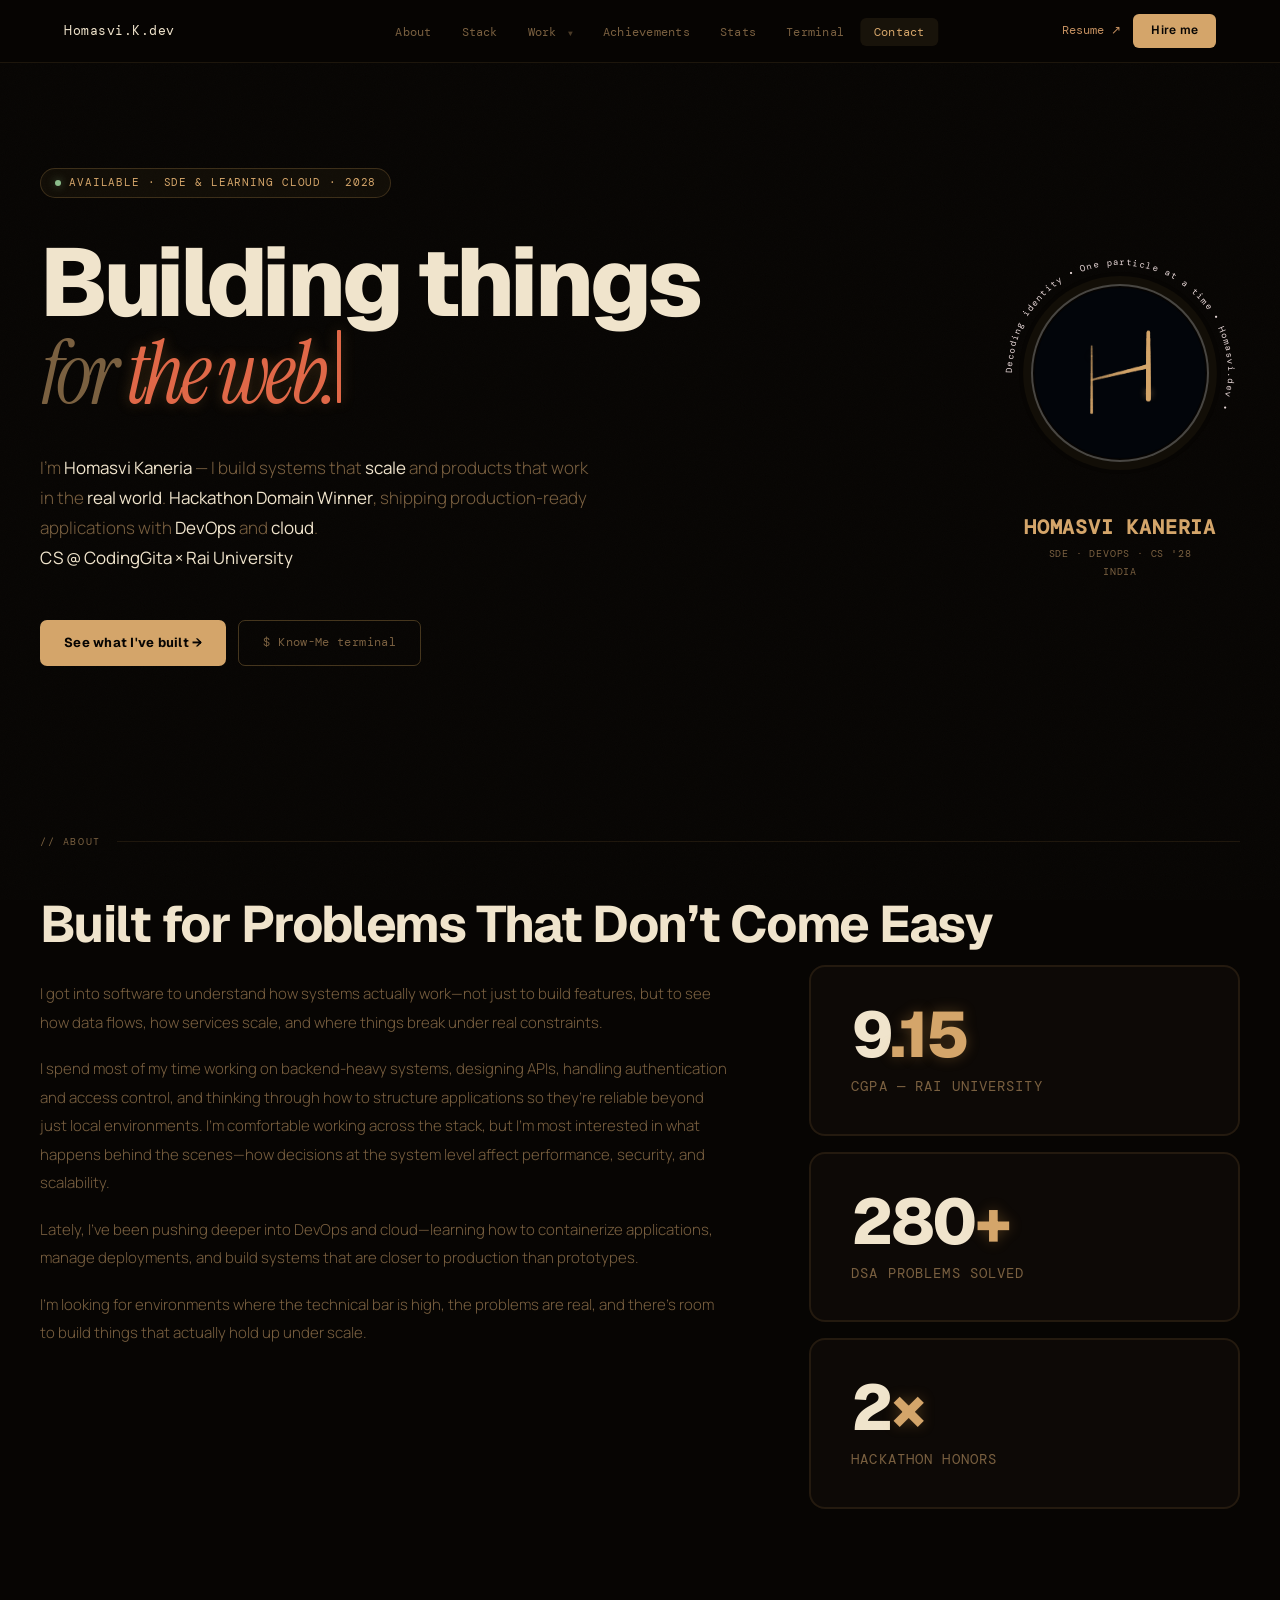
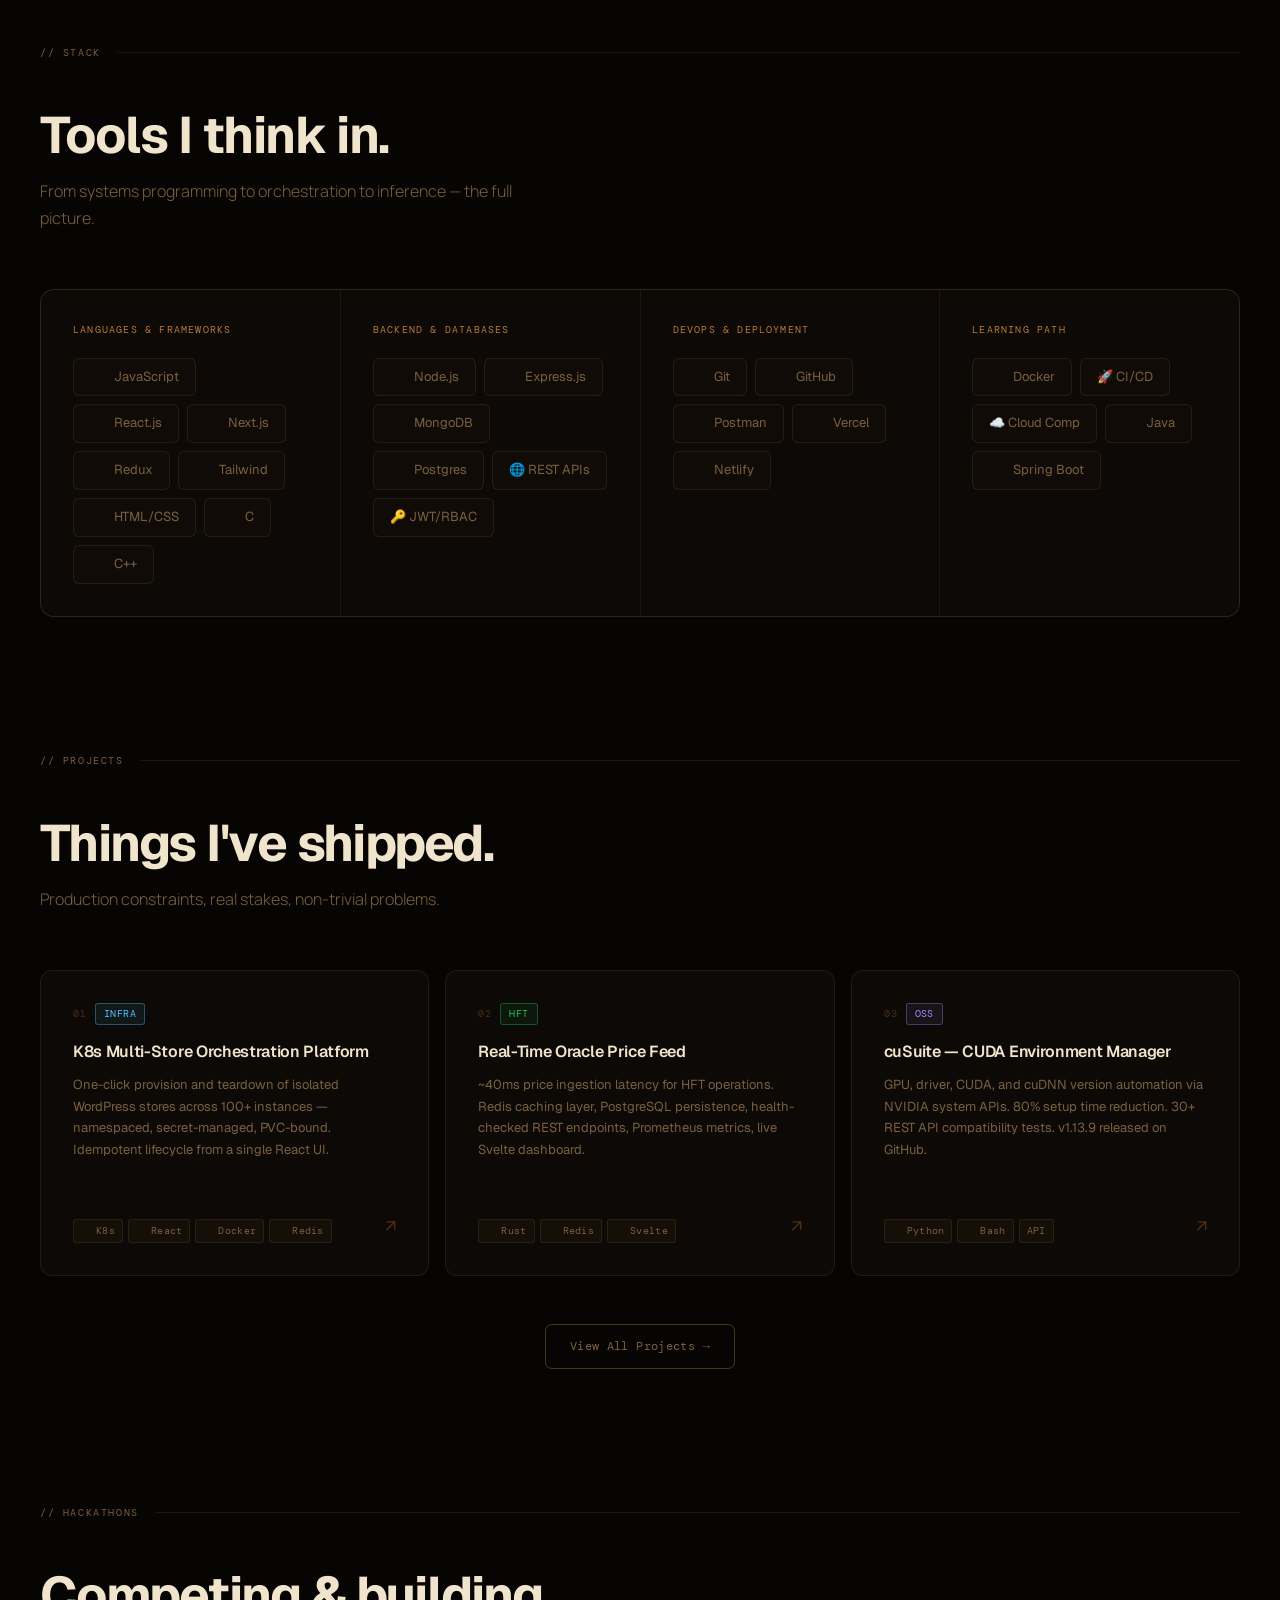
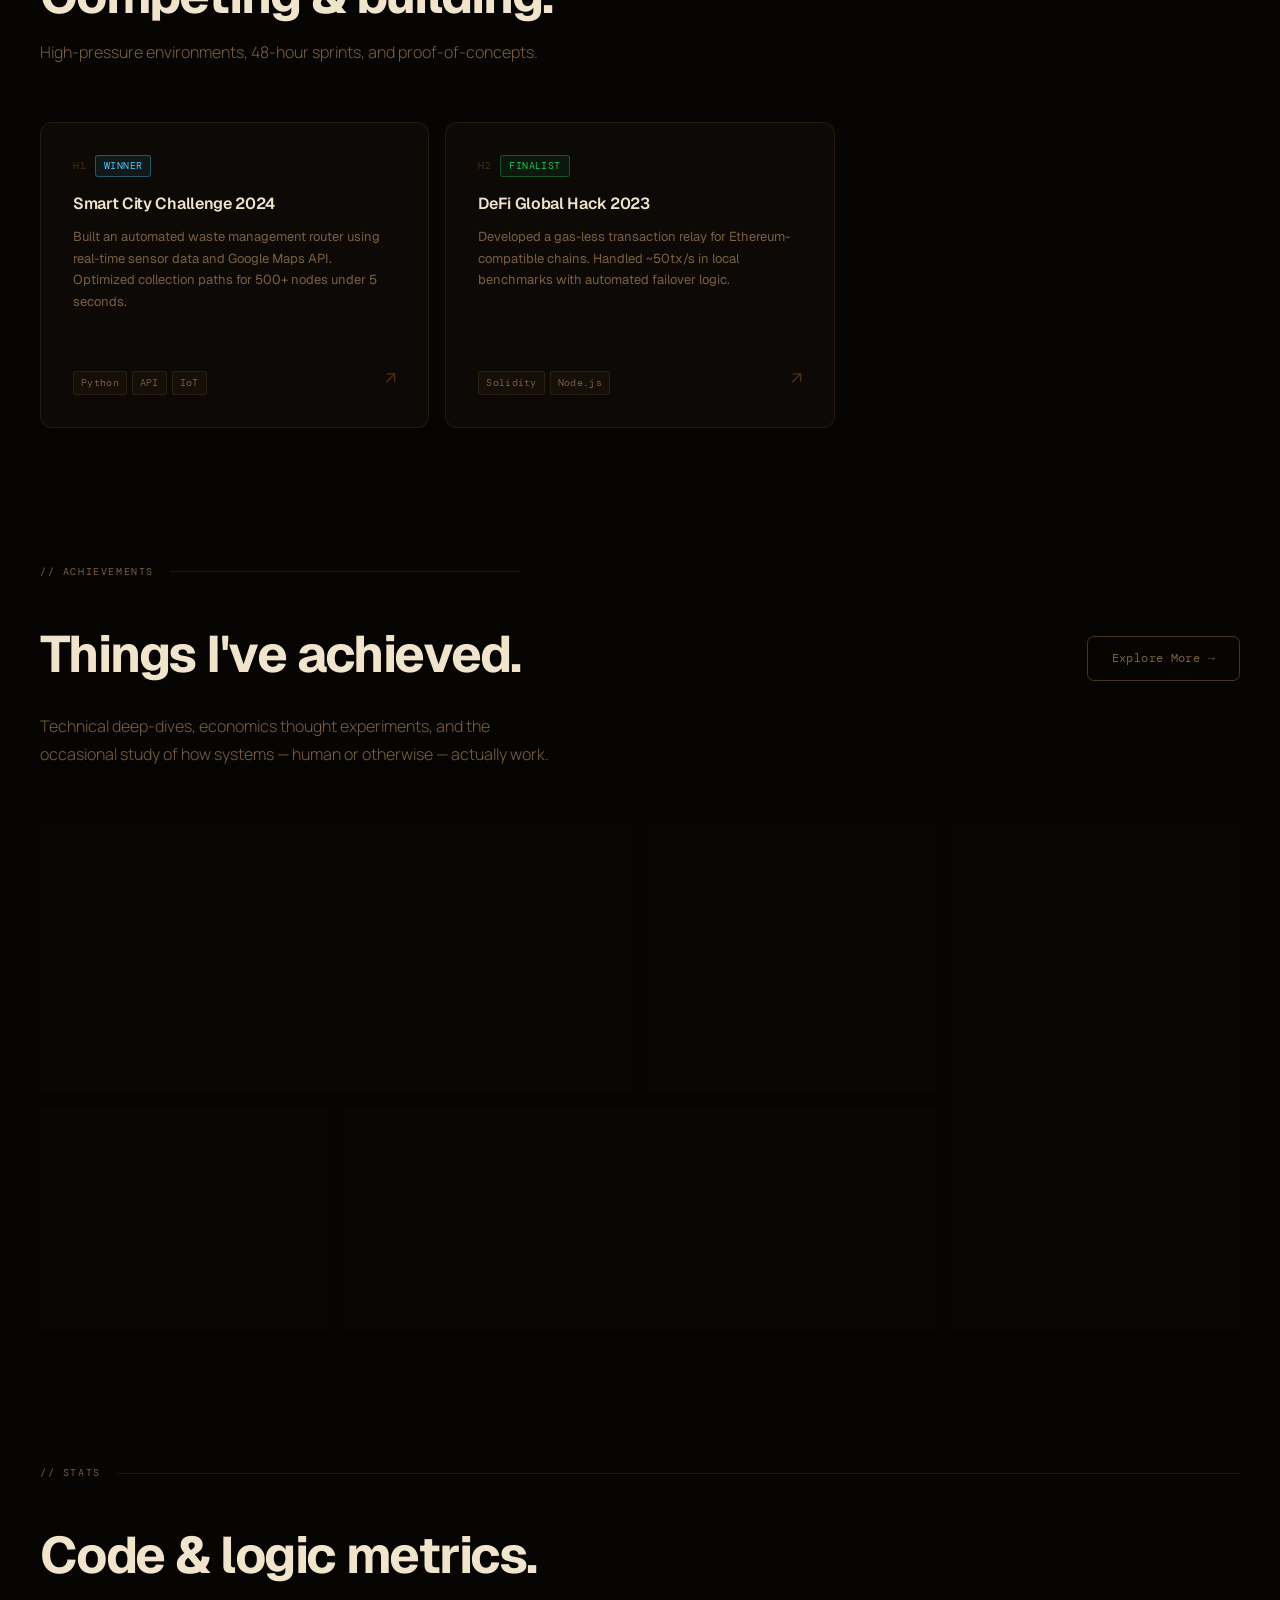
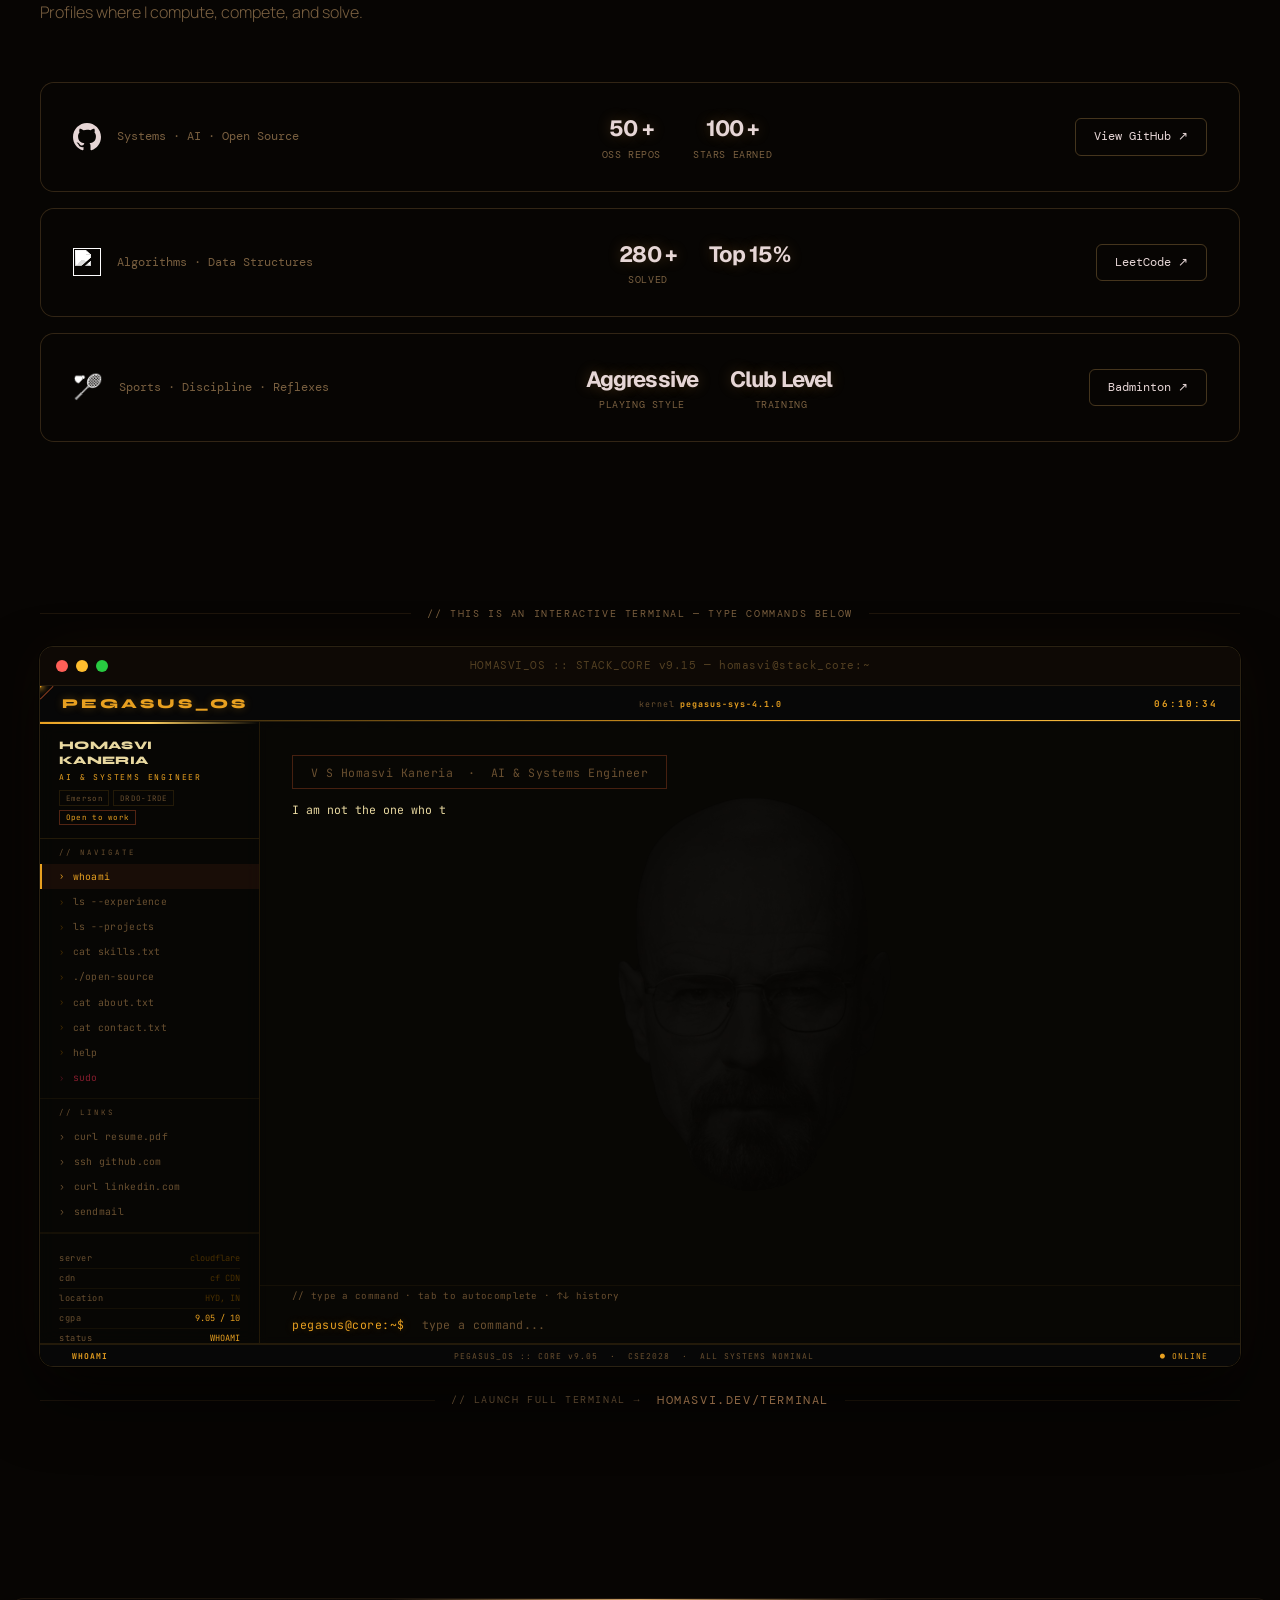
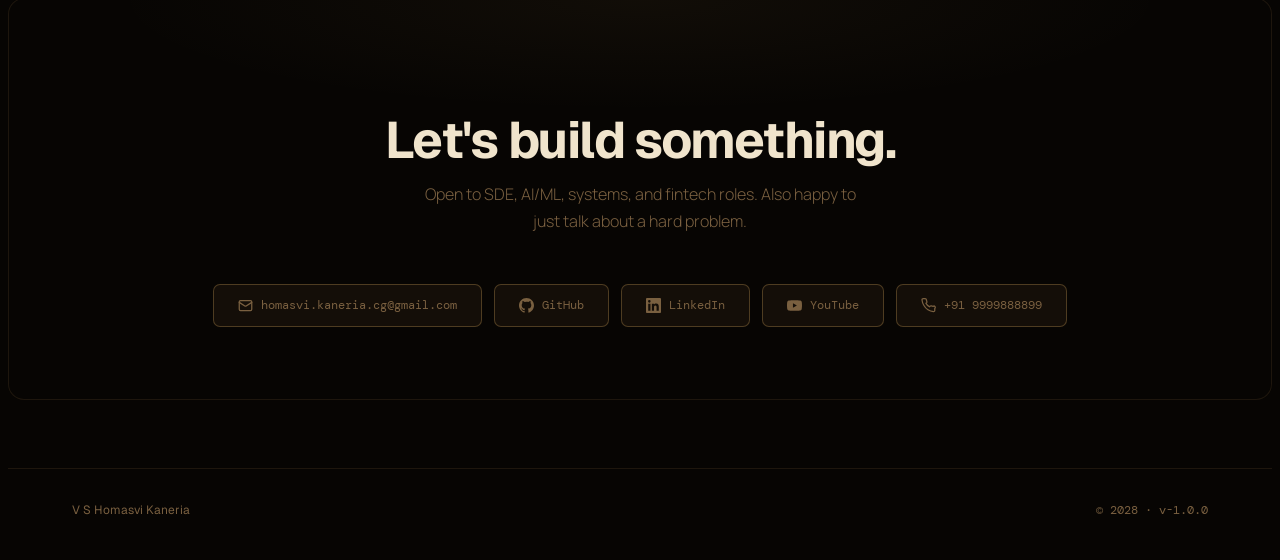
==== commit 79bcb314: "stack updated" ====
--- a/index.html
+++ b/index.html
@@ -164,16 +164,16 @@
           </div>
           <div class="about-sidebar">
             <div class="stat">
-              <div class="stat-num">9<span>.05</span></div>
+              <div class="stat-num">9<span>.15</span></div>
               <div class="stat-label">CGPA — Rai University</div>
+            </div>
+            <div class="stat">
+              <div class="stat-num">280<span>+</span></div>
+              <div class="stat-label">DSA Problems Solved</div>
             </div>
             <div class="stat">
               <div class="stat-num">2<span>×</span></div>
-              <div class="stat-label">Concurrent active internships</div>
-            </div>
-            <div class="stat">
-              <div class="stat-num">50<span>+</span></div>
-              <div class="stat-label">Open-source repos</div>
+              <div class="stat-label">Hackathon Honors</div>
             </div>
           </div>
         </div>
@@ -191,110 +191,55 @@
           inference — the full picture.</p>
 
         <div class="skills-grid fade-in" style="transition-delay:0.15s">
+          <!-- Languages & Frameworks -->
           <div class="skill-group">
-            <div class="skill-group-name">Languages</div>
+            <div class="skill-group-name">Languages &amp; Frameworks</div>
             <div class="skill-pills">
-              <span class="skill-pill"><img
-                  src="https://cdn.jsdelivr.net/gh/devicons/devicon@latest/icons/c/c-original.svg" alt="">C</span>
-              <span class="skill-pill"><img
-                  src="https://cdn.jsdelivr.net/gh/devicons/devicon@latest/icons/cplusplus/cplusplus-original.svg"
-                  alt="">C++</span>
-              <span class="skill-pill"><img
-                  src="https://cdn.jsdelivr.net/gh/devicons/devicon@latest/icons/python/python-original.svg"
-                  alt="">Python</span>
-              <span class="skill-pill"><img
-                  src="https://cdn.jsdelivr.net/gh/devicons/devicon@latest/icons/java/java-original.svg"
-                  alt="">Java</span>
-              <span class="skill-pill"><img
-                  src="https://cdn.jsdelivr.net/gh/devicons/devicon@latest/icons/javascript/javascript-original.svg"
-                  alt="">JavaScript</span>
-              <span class="skill-pill"><img
-                  src="https://cdn.jsdelivr.net/gh/devicons/devicon@latest/icons/rust/rust-original.svg"
-                  alt="">Rust</span>
-              <span class="skill-pill"><img
-                  src="https://cdn.jsdelivr.net/gh/devicons/devicon@latest/icons/bash/bash-original.svg"
-                  alt="">Bash</span>
-            </div>
-          </div>
+              <span class="skill-pill"><img src="https://cdn.jsdelivr.net/gh/devicons/devicon@latest/icons/javascript/javascript-original.svg" alt="">JavaScript</span>
+              <span class="skill-pill"><img src="https://cdn.jsdelivr.net/gh/devicons/devicon@latest/icons/react/react-original.svg" alt="">React.js</span>
+              <span class="skill-pill"><img src="https://cdn.jsdelivr.net/gh/devicons/devicon@latest/icons/nextjs/nextjs-original.svg" alt="">Next.js</span>
+              <span class="skill-pill"><img src="https://cdn.jsdelivr.net/gh/devicons/devicon@latest/icons/redux/redux-original.svg" alt="">Redux</span>
+              <span class="skill-pill"><img src="https://cdn.jsdelivr.net/gh/devicons/devicon@latest/icons/tailwindcss/tailwindcss-original.svg" alt="">Tailwind</span>
+              <span class="skill-pill"><img src="https://cdn.jsdelivr.net/gh/devicons/devicon@latest/icons/html5/html5-original.svg" alt="">HTML/CSS</span>
+              <span class="skill-pill"><img src="https://cdn.jsdelivr.net/gh/devicons/devicon@latest/icons/c/c-original.svg" alt="">C</span>
+              <span class="skill-pill"><img src="https://cdn.jsdelivr.net/gh/devicons/devicon@latest/icons/cplusplus/cplusplus-original.svg" alt="">C++</span>
+            </div>
+          </div>
+
+          <!-- Backend & Databases -->
           <div class="skill-group">
-            <div class="skill-group-name">Frameworks</div>
+            <div class="skill-group-name">Backend &amp; Databases</div>
             <div class="skill-pills">
-              <span class="skill-pill"><img
-                  src="https://cdn.jsdelivr.net/gh/devicons/devicon@latest/icons/spring/spring-original.svg"
-                  alt="">Spring Boot</span>
-              <span class="skill-pill"><img
-                  src="https://cdn.jsdelivr.net/gh/devicons/devicon@latest/icons/react/react-original.svg"
-                  alt="">React</span>
-              <span class="skill-pill"><img
-                  src="https://cdn.jsdelivr.net/gh/devicons/devicon@latest/icons/nextjs/nextjs-original.svg"
-                  alt="">Next.js</span>
-              <span class="skill-pill"><img
-                  src="https://cdn.jsdelivr.net/gh/devicons/devicon@latest/icons/express/express-original.svg"
-                  alt="">Express</span>
-              <span class="skill-pill"><img
-                  src="https://cdn.jsdelivr.net/gh/devicons/devicon@latest/icons/fastapi/fastapi-original.svg"
-                  alt="">FastAPI</span>
-              <span class="skill-pill"><img
-                  src="https://cdn.jsdelivr.net/gh/devicons/devicon@latest/icons/apachekafka/apachekafka-original.svg"
-                  alt="">Kafka</span>
-              <span class="skill-pill"><img
-                  src="https://cdn.jsdelivr.net/gh/devicons/devicon@latest/icons/pytorch/pytorch-original.svg"
-                  alt="">PyTorch</span>
-              <span class="skill-pill"><img
-                  src="https://cdn.jsdelivr.net/gh/devicons/devicon@latest/icons/wordpress/wordpress-plain.svg"
-                  alt="">Wordpress</span>
-            </div>
-          </div>
+              <span class="skill-pill"><img src="https://cdn.jsdelivr.net/gh/devicons/devicon@latest/icons/nodejs/nodejs-original.svg" alt="">Node.js</span>
+              <span class="skill-pill"><img src="https://cdn.jsdelivr.net/gh/devicons/devicon@latest/icons/express/express-original.svg" alt="">Express.js</span>
+              <span class="skill-pill"><img src="https://cdn.jsdelivr.net/gh/devicons/devicon@latest/icons/mongodb/mongodb-original.svg" alt="">MongoDB</span>
+              <span class="skill-pill"><img src="https://cdn.jsdelivr.net/gh/devicons/devicon@latest/icons/postgresql/postgresql-original.svg" alt="">Postgres</span>
+              <span class="skill-pill">🌐 REST APIs</span>
+              <span class="skill-pill">🔑 JWT/RBAC</span>
+            </div>
+          </div>
+
+          <!-- DevOps & Deployment -->
           <div class="skill-group">
-            <div class="skill-group-name">Cloud &amp; Infra</div>
+            <div class="skill-group-name">DevOps &amp; Deployment</div>
             <div class="skill-pills">
-              <span class="skill-pill"><img
-                  src="https://cdn.jsdelivr.net/gh/devicons/devicon@latest/icons/amazonwebservices/amazonwebservices-plain-wordmark.svg"
-                  alt="">AWS</span>
-              <span class="skill-pill"><img
-                  src="https://cdn.jsdelivr.net/gh/devicons/devicon@latest/icons/docker/docker-original.svg"
-                  alt="">Docker</span>
-              <span class="skill-pill"><img
-                  src="https://cdn.jsdelivr.net/gh/devicons/devicon@latest/icons/kubernetes/kubernetes-original.svg"
-                  alt="">Kubernetes</span>
-              <span class="skill-pill"><img
-                  src="https://cdn.jsdelivr.net/gh/devicons/devicon@latest/icons/grafana/grafana-original.svg"
-                  alt="">Grafana</span>
-              <span class="skill-pill"><img
-                  src="https://cdn.jsdelivr.net/gh/devicons/devicon@latest/icons/terraform/terraform-original.svg"
-                  alt="">Terraform</span>
-              <span class="skill-pill"><img
-                  src="https://cdn.jsdelivr.net/gh/devicons/devicon@latest/icons/graphql/graphql-plain.svg"
-                  alt="">GraphQL</span>
-              <span class="skill-pill"><img
-                  src="https://cdn.jsdelivr.net/gh/devicons/devicon@latest/icons/cloudflare/cloudflare-original.svg"
-                  alt="">Cloudflare</span>
-            </div>
-          </div>
+              <span class="skill-pill"><img src="https://cdn.jsdelivr.net/gh/devicons/devicon@latest/icons/git/git-original.svg" alt="">Git</span>
+              <span class="skill-pill"><img src="https://cdn.jsdelivr.net/gh/devicons/devicon@latest/icons/github/github-original.svg" alt="">GitHub</span>
+              <span class="skill-pill"><img src="https://cdn.jsdelivr.net/gh/devicons/devicon@latest/icons/postman/postman-original.svg" alt="">Postman</span>
+              <span class="skill-pill"><img src="https://cdn.jsdelivr.net/gh/devicons/devicon@latest/icons/vercel/vercel-original.svg" alt="">Vercel</span>
+              <span class="skill-pill"><img src="https://cdn.jsdelivr.net/gh/devicons/devicon@latest/icons/netlify/netlify-original.svg" alt="">Netlify</span>
+            </div>
+          </div>
+
+          <!-- Learning Path -->
           <div class="skill-group">
-            <div class="skill-group-name">AI &amp; Data</div>
+            <div class="skill-group-name">Learning Path</div>
             <div class="skill-pills">
-              <span class="skill-pill"><img
-                  src="https://cdn.jsdelivr.net/gh/devicons/devicon@latest/icons/python/python-original.svg"
-                  alt="">LangChain</span>
-              <span class="skill-pill"><img src="public/langgraph.png" alt="">LangGraph</span>
-              <span class="skill-pill"><img src="public/ollama.webp" alt="">Ollama</span>
-              <span class="skill-pill"><img src="public/claude.png" alt="">Claude</span>
-              <span class="skill-pill"><img
-                  src="https://cdn.jsdelivr.net/gh/devicons/devicon@latest/icons/mysql/mysql-original.svg"
-                  alt="">MySQL</span>
-              <span class="skill-pill"><img
-                  src="https://cdn.jsdelivr.net/gh/devicons/devicon@latest/icons/mongodb/mongodb-original.svg"
-                  alt="">MongoDB</span>
-              <span class="skill-pill"><img
-                  src="https://cdn.jsdelivr.net/gh/devicons/devicon@latest/icons/redis/redis-original.svg"
-                  alt="">Redis</span>
-              <span class="skill-pill"><img
-                  src="https://cdn.jsdelivr.net/gh/devicons/devicon@latest/icons/postgresql/postgresql-original.svg"
-                  alt="">PostgreSQL</span>
-              <span class="skill-pill"><img
-                  src="https://cdn.jsdelivr.net/gh/devicons/devicon@latest/icons/cassandra/cassandra-original.svg"
-                  alt="">Cassandra</span>
+              <span class="skill-pill"><img src="https://cdn.jsdelivr.net/gh/devicons/devicon@latest/icons/docker/docker-original.svg" alt="">Docker</span>
+              <span class="skill-pill">🚀 CI/CD</span>
+              <span class="skill-pill">☁️ Cloud Comp</span>
+              <span class="skill-pill"><img src="https://cdn.jsdelivr.net/gh/devicons/devicon@latest/icons/java/java-original.svg" alt="">Java</span>
+              <span class="skill-pill"><img src="https://cdn.jsdelivr.net/gh/devicons/devicon@latest/icons/spring/spring-original.svg" alt="">Spring Boot</span>
             </div>
           </div>
         </div>
@@ -642,7 +587,7 @@
             </div>
             <div class="github-stats">
               <div class="gh-stat">
-                <div class="gh-stat-num">200 +</div>
+                <div class="gh-stat-num">280 +</div>
                 <div class="gh-stat-label">Solved</div>
               </div>
               <div class="gh-stat">
@@ -691,7 +636,7 @@
           <div class="chrome-dot r"></div>
           <div class="chrome-dot y"></div>
           <div class="chrome-dot g"></div>
-          <div class="chrome-title">ADITHYA_OS :: STACK_CORE v9.05 — adithya@stack_core:~</div>
+          <div class="chrome-title">HOMASVI_OS :: STACK_CORE v9.15 — homasvi@stack_core:~</div>
         </div>
         <iframe id="terminal-iframe" width="100%" height="680px" style="border:none;"></iframe>
       </div><br>
--- a/style_warm.css
+++ b/style_warm.css
@@ -327,13 +327,13 @@
 
   .about-sidebar { display: flex; flex-direction: column; gap: 16px; }
   .stat {
-    padding: 22px 24px; border: 1px solid var(--border); border-radius: 12px;
-    background: var(--bg1); transition: border-color 0.2s, background 0.2s;
-  }
-  .stat:hover { border-color: var(--border-hover); background: var(--bg2); box-shadow: var(--glow-lg); }
-  .stat-num { font-size: 38px; font-weight: 800; color: var(--text); letter-spacing: -0.05em; line-height: 1; margin-bottom: 6px; }
+    padding: 36px 40px; border: 2px solid var(--border); border-radius: 16px;
+    background: var(--bg1); transition: all 0.3s ease;
+  }
+  .stat:hover { border-color: var(--accent); background: var(--bg2); box-shadow: var(--glow-lg); transform: translateY(-4px); }
+  .stat-num { font-size: 64px; font-weight: 800; color: var(--text); letter-spacing: -0.05em; line-height: 1; margin-bottom: 8px; }
   .stat-num span { color: var(--accent); text-shadow: var(--glow); }
-  .stat-label { font-size: 11px; color: var(--muted); font-family: 'DM Mono', monospace; letter-spacing: 0.06em; text-transform: uppercase; }
+  .stat-label { font-size: 14px; color: var(--muted); font-family: 'DM Mono', monospace; letter-spacing: 0.08em; text-transform: uppercase; }
 
   /* ══════════════════════════════
      SKILLS
@@ -351,12 +351,12 @@
   }
   .skill-pills { display: flex; flex-wrap: wrap; gap: 8px; }
   .skill-pill {
-    display: inline-flex; align-items: center; gap: 6px; padding: 5px 10px;
-    border: 1px solid var(--border); border-radius: 5px; font-size: 11px;
+    display: inline-flex; align-items: center; gap: 8px; padding: 8px 16px;
+    border: 1px solid var(--border); border-radius: 6px; font-size: 13px;
     color: var(--muted); background: rgba(212,165,90,0.02); transition: all 0.2s;
   }
-  .skill-pill:hover { border-color: var(--border-hover); color: var(--text); background: rgba(212,165,90,0.07); }
-  .skill-pill img { width: 13px; height: 13px; object-fit: contain; opacity: 0.8; }
+  .skill-pill:hover { border-color: var(--accent); color: var(--text); background: rgba(212,165,90,0.07); transform: scale(1.04); }
+  .skill-pill img { width: 16px; height: 16px; object-fit: contain; opacity: 0.85; }
 
   /* ══════════════════════════════
      EXPERIENCE
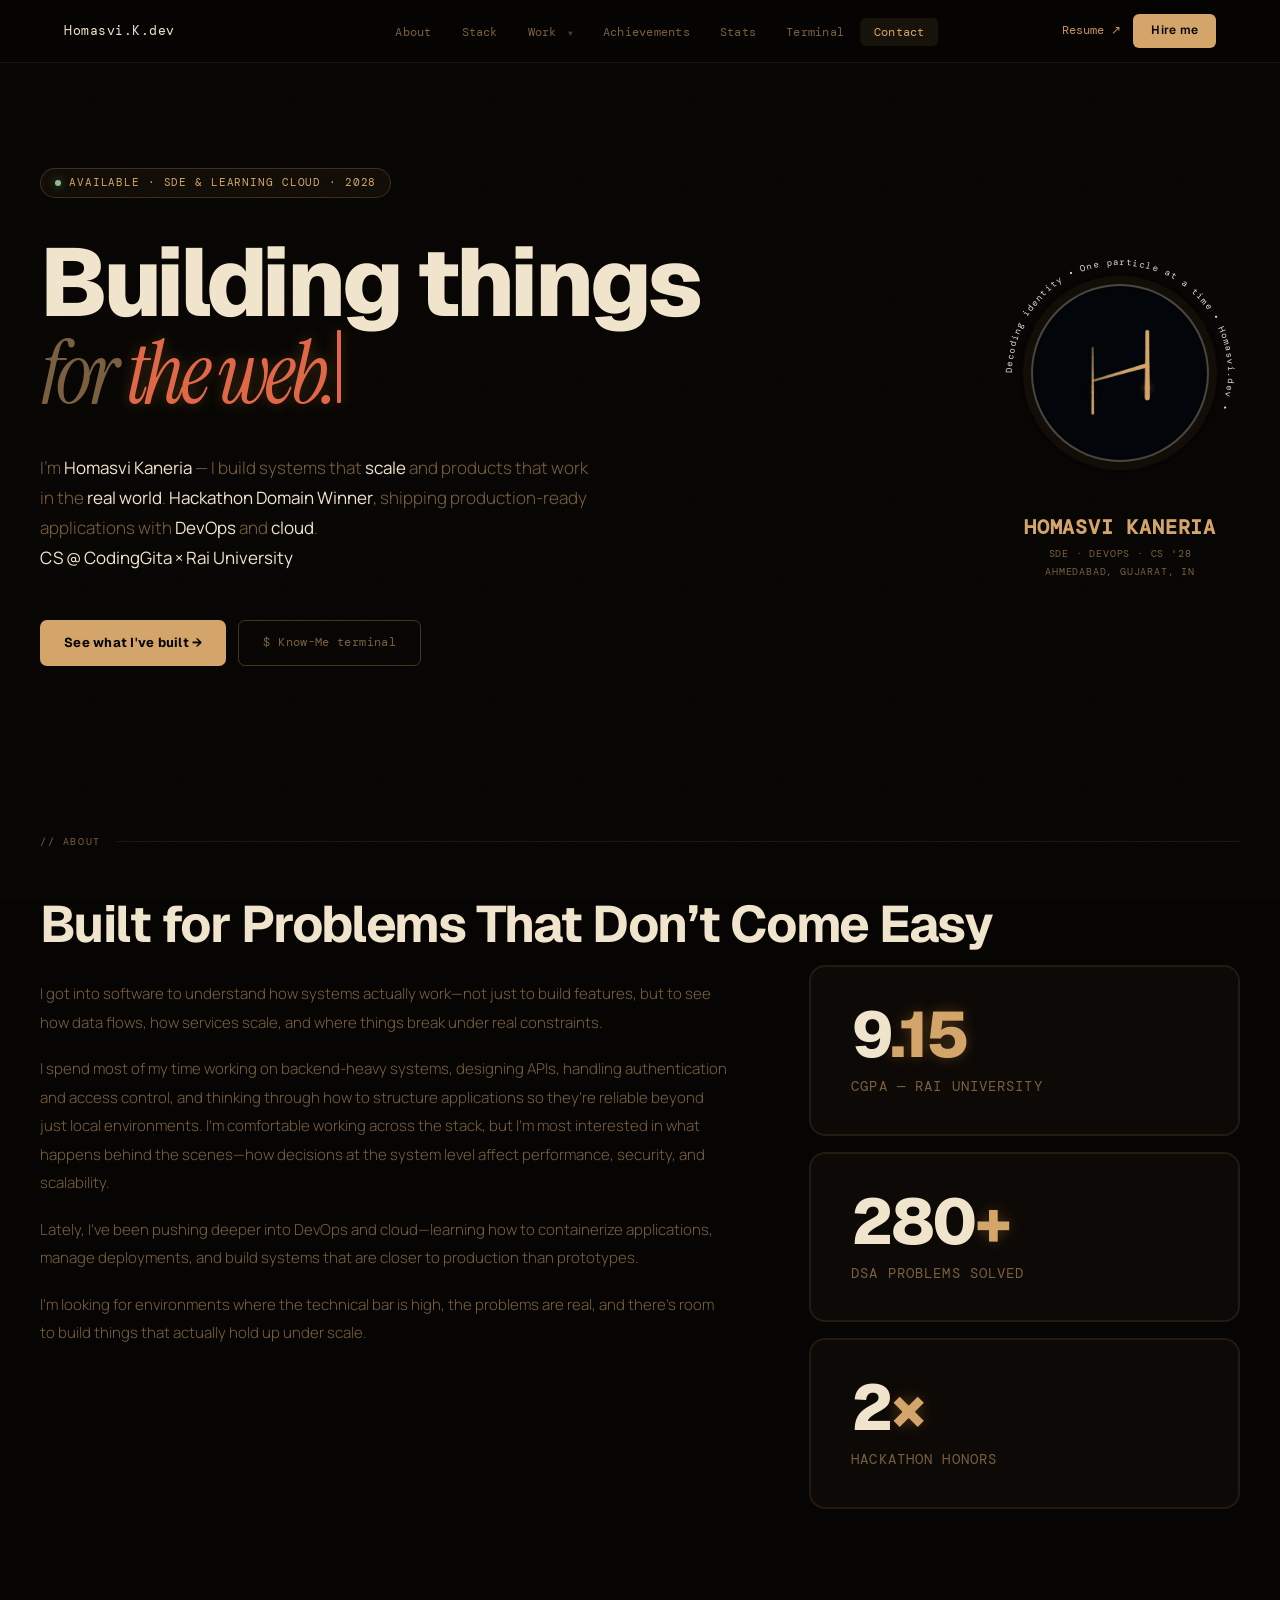
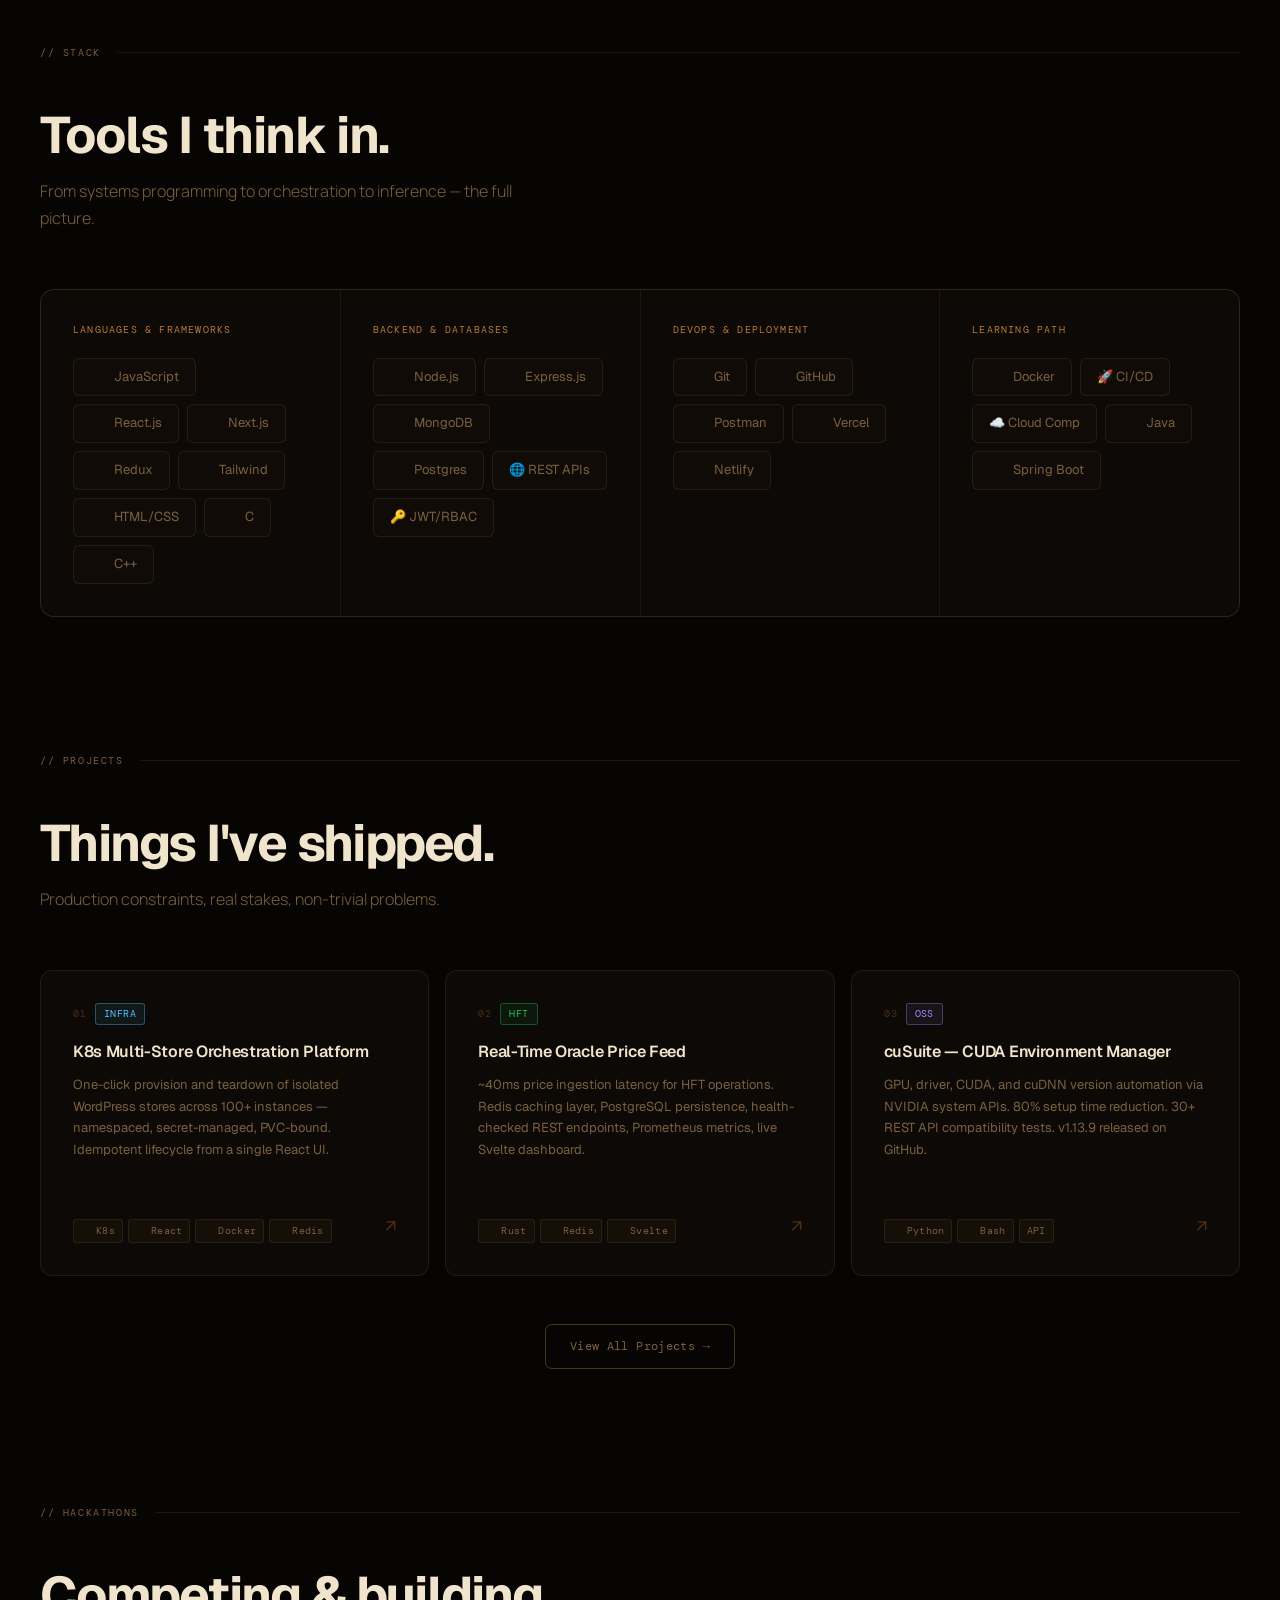
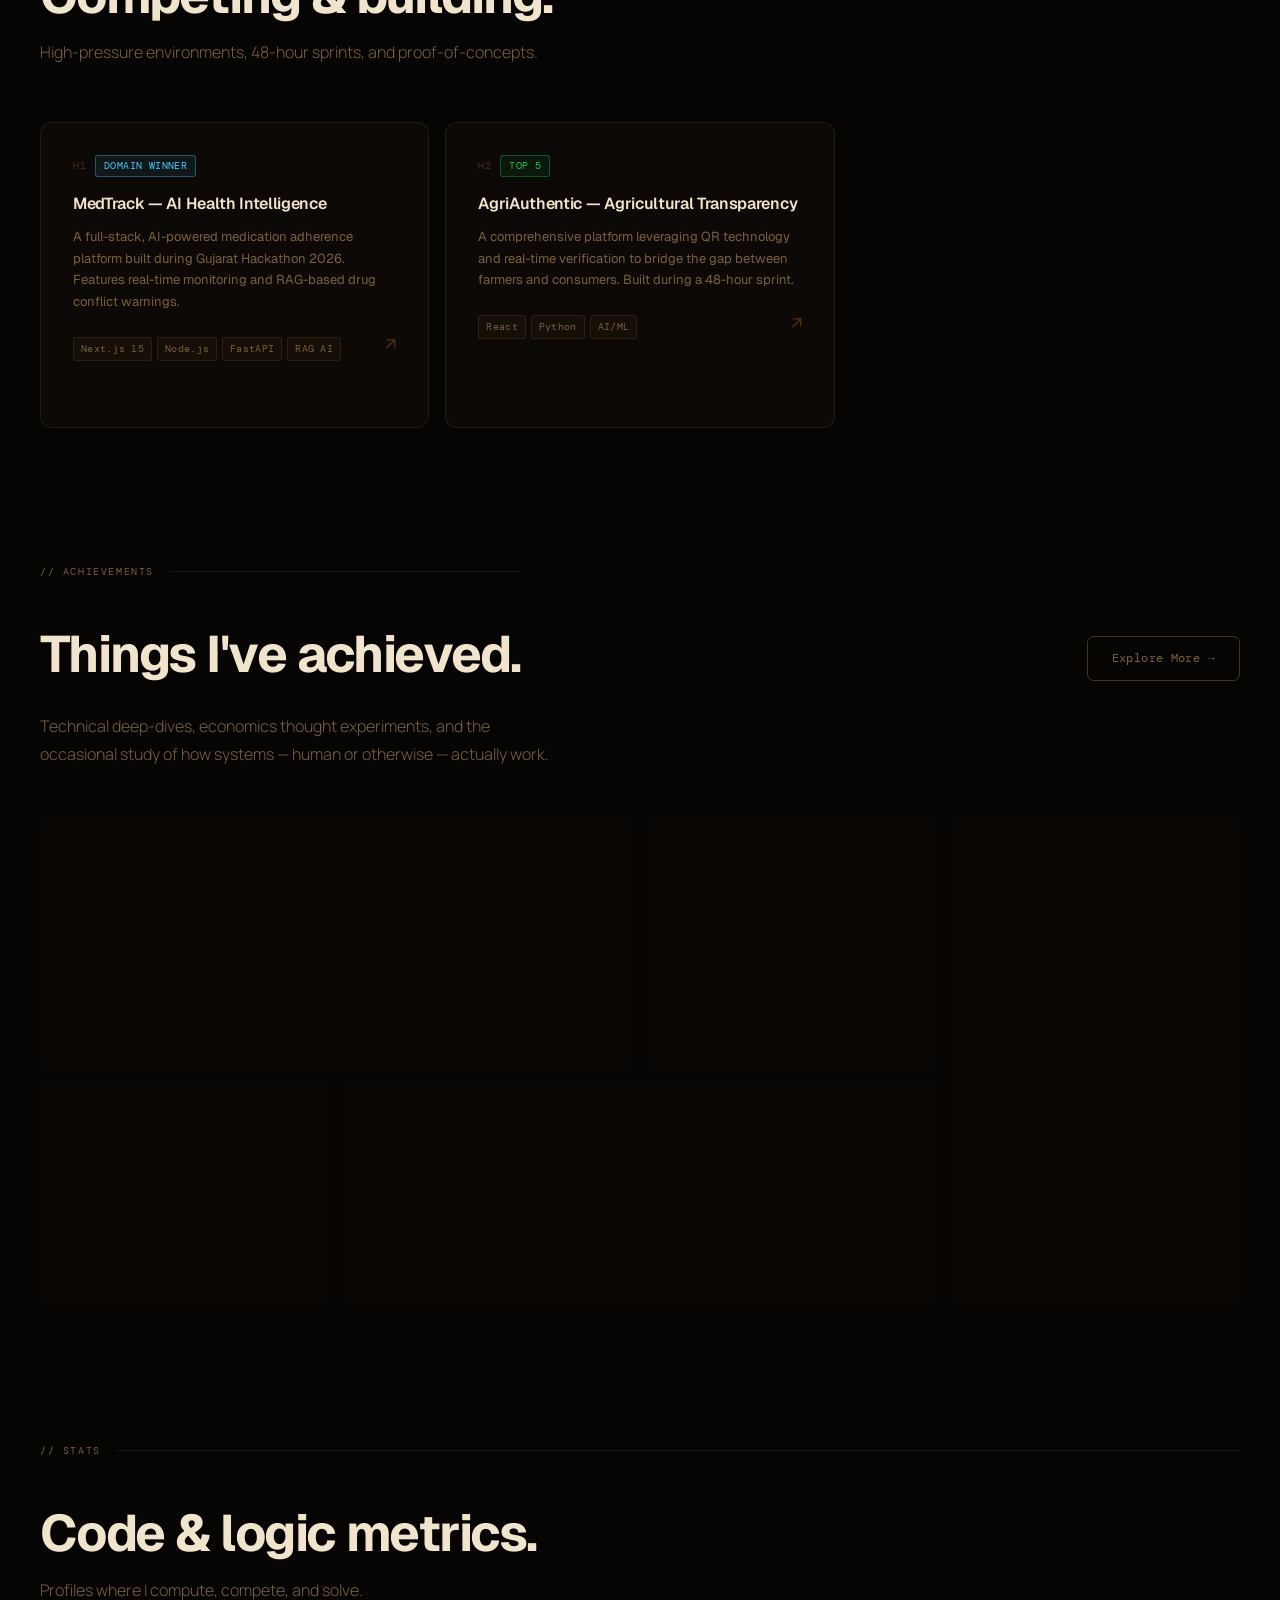
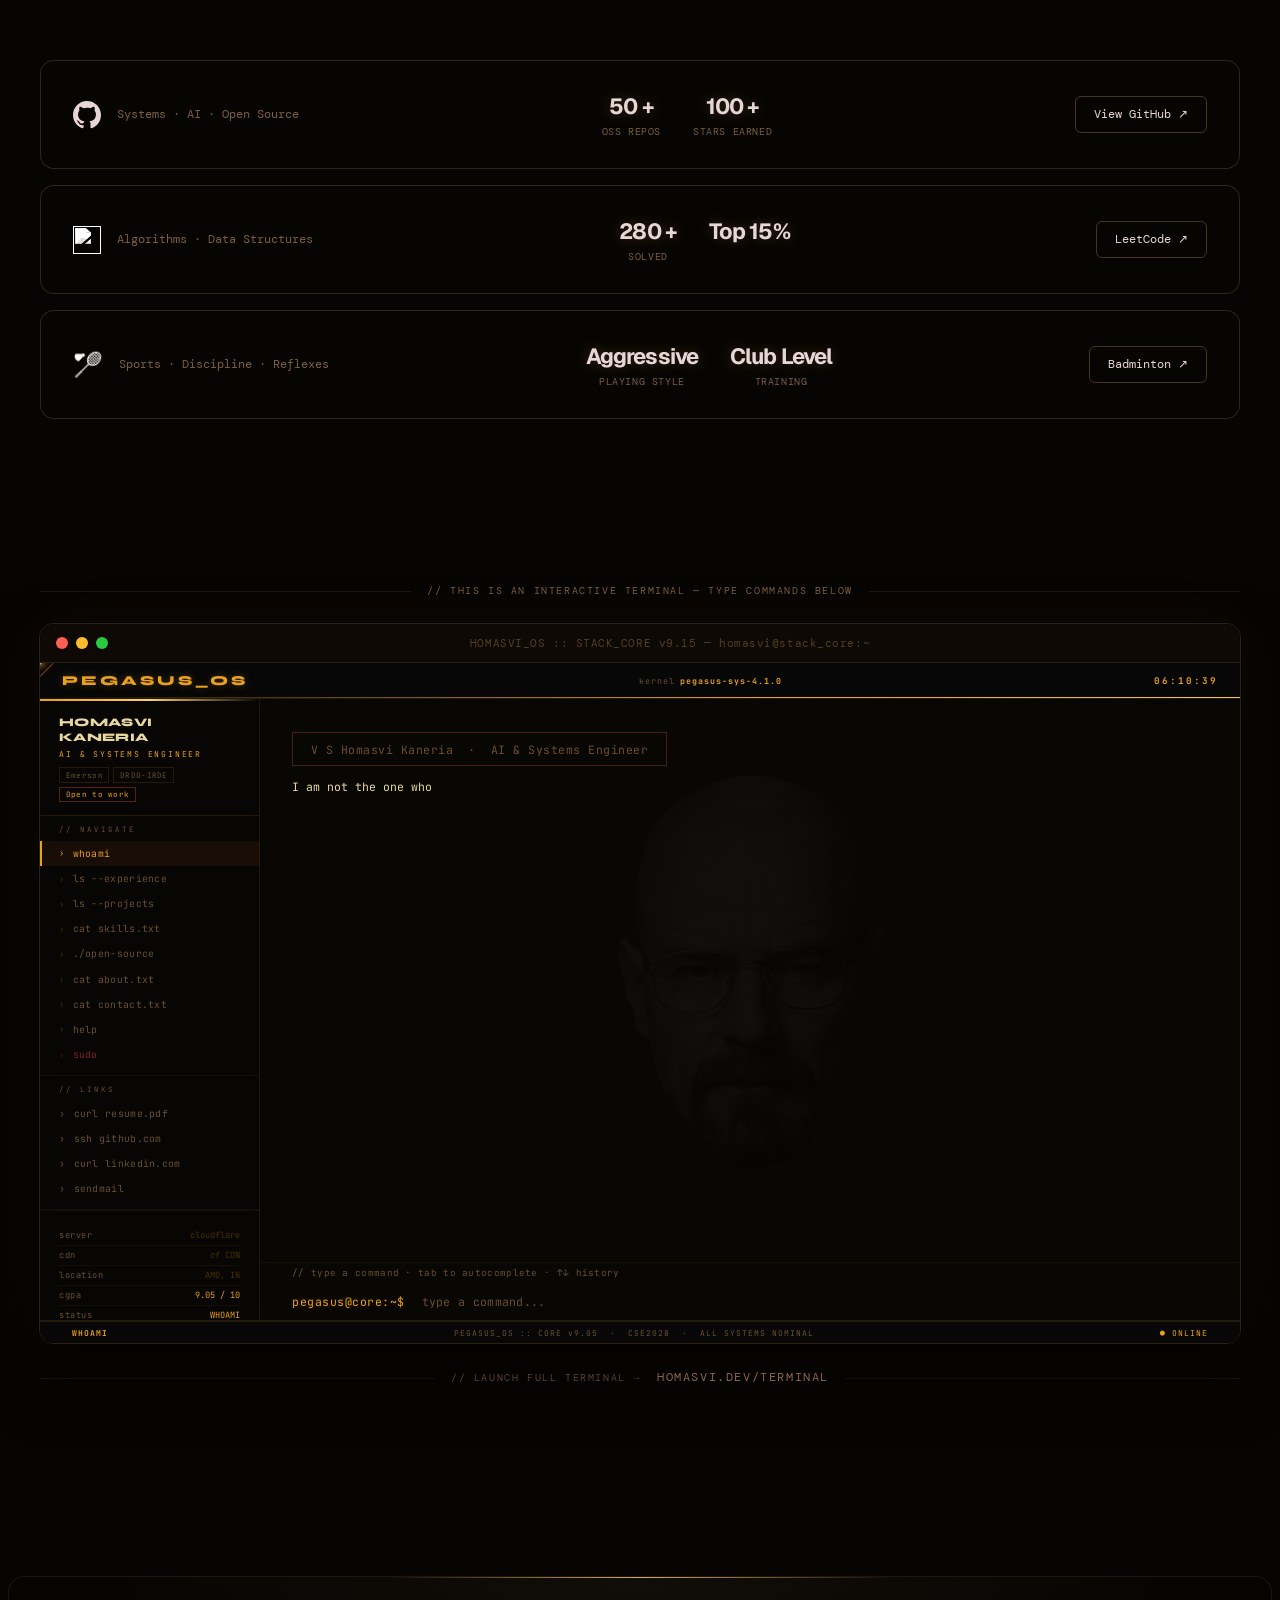
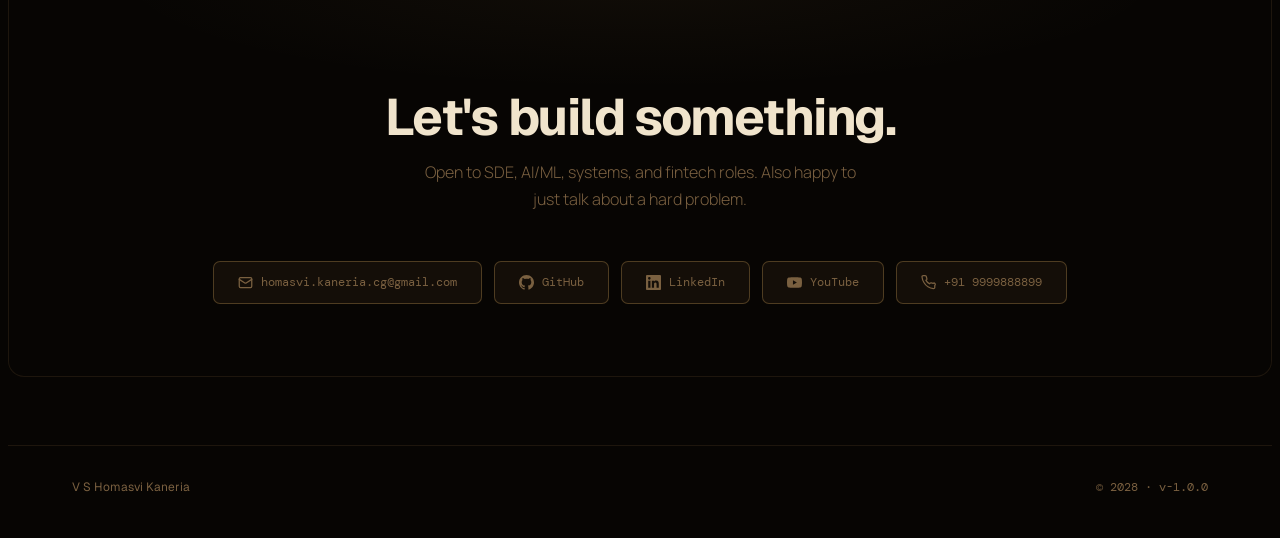
==== commit 571c9414: "hackathon" ====
--- a/index.html
+++ b/index.html
@@ -141,7 +141,7 @@
             <div class="hero-image-meta">
               <b>Homasvi Kaneria</b>
               SDE · DevOps · CS '28<br>
-              INDIA
+              Ahmedabad, Gujarat, IN
             </div>
           </div>
         </div>
@@ -350,42 +350,42 @@
           proof-of-concepts.</p>
 
         <div class="projects-grid fade-in" style="transition-delay:0.15s">
-          <!-- Placeholder Hackathon 1 -->
-          <div class="project-card">
+          <!-- MedTrack — Hackathon Project -->
+          <a class="project-card" href="https://github.com/MohitSoni2021/CRAFTATHON_GU_2026" target="_blank" rel="noopener" style="text-decoration: none; color: inherit; display: block;">
             <div class="project-top">
-              <div class="project-meta"><span class="project-num">H1</span><span class="project-tag live">Winner</span>
-              </div>
-              <div class="project-title">Smart City Challenge 2024</div>
-              <div class="project-desc">Built an automated waste management router using real-time sensor data and
-                Google Maps API. Optimized collection paths for 500+ nodes under 5 seconds.</div>
+              <div class="project-meta"><span class="project-num">H1</span><span class="project-tag live">Domain Winner</span>
+              </div>
+              <div class="project-title">MedTrack — AI Health Intelligence</div>
+              <div class="project-desc">A full-stack, AI-powered medication adherence platform built during Gujarat Hackathon 2026. Features real-time monitoring and RAG-based drug conflict warnings.</div>
             </div>
             <div class="project-bottom">
               <div class="project-tech">
-                <span class="tech-pill">Python</span>
-                <span class="tech-pill">API</span>
-                <span class="tech-pill">IoT</span>
+                <span class="tech-pill">Next.js 15</span>
+                <span class="tech-pill">Node.js</span>
+                <span class="tech-pill">FastAPI</span>
+                <span class="tech-pill">RAG AI</span>
               </div>
               <div class="project-arrow">↗</div>
             </div>
-          </div>
-
-          <!-- Placeholder Hackathon 2 -->
-          <div class="project-card">
+          </a>
+
+          <!-- AgriAuthentic — Hackathon Project -->
+          <a class="project-card" href="https://github.com/JenilSavalia/Team_35-AgriAuthentic" target="_blank" rel="noopener" style="text-decoration: none; color: inherit; display: block;">
             <div class="project-top">
-              <div class="project-meta"><span class="project-num">H2</span><span class="project-tag hft">Finalist</span>
-              </div>
-              <div class="project-title">DeFi Global Hack 2023</div>
-              <div class="project-desc">Developed a gas-less transaction relay for Ethereum-compatible chains. Handled
-                ~50tx/s in local benchmarks with automated failover logic.</div>
+              <div class="project-meta"><span class="project-num">H2</span><span class="project-tag hft">Top 5</span>
+              </div>
+              <div class="project-title">AgriAuthentic — Agricultural Transparency</div>
+              <div class="project-desc">A comprehensive platform leveraging QR technology and real-time verification to bridge the gap between farmers and consumers. Built during a 48-hour sprint.</div>
             </div>
             <div class="project-bottom">
               <div class="project-tech">
-                <span class="tech-pill">Solidity</span>
-                <span class="tech-pill">Node.js</span>
+                <span class="tech-pill">React</span>
+                <span class="tech-pill">Python</span>
+                <span class="tech-pill">AI/ML</span>
               </div>
               <div class="project-arrow">↗</div>
             </div>
-          </div>
+          </a>
         </div>
       </div>
     </section>
@@ -405,54 +405,54 @@
 
         <div class="mosaic-grid fade-in" style="transition-delay:0.1s">
 
-          <!-- A: big feature -->
+          <!-- A: big feature — MedTrack -->
           <a class="mosaic-card mc-a"
-            href="https://medium.com/@adithya.jvsc/when-the-government-is-the-one-who-bought-everything-1fe98b5ee712"
+            href="https://github.com/MohitSoni2021/CRAFTATHON_GU_2026"
             target="_blank" rel="noopener">
             <div class="mc-hover-overlay">
-              <span class="ho-source">Medium · 4 min read · Oct 2025</span>
-              <div class="ho-title">When the Government is the One Who Bought Everything</div>
-              <div class="ho-desc">Why private property is an illusion nested inside public sovereignty — and what
-                happens when you follow that logic all the way down.</div>
-              <span class="ho-cta">↗ read on Medium</span>
+              <span class="ho-source">GitHub · Domain Winner · CRAFTATHON 2026</span>
+              <div class="ho-title">MedTrack — Health Intelligence Platform</div>
+              <div class="ho-desc">Solving medication non-adherence via a RAG-powered AI assistant and "Zero UI" for
+                elderly users. Built for Gujarat Hackathon 2026 to bridge the gap between patients and caregivers.</div>
+              <span class="ho-cta">↗ view on GitHub</span>
             </div>
             <div class="mc-content">
-              <span class="mc-source">Medium · Oct 2025</span>
-              <div class="mc-title">When the Government is the One Who Bought Everything</div>
-              <div class="mc-desc">Ownership is never absolute. The state underwrites every property claim — it doesn't
-                just regulate ownership, it underwrites and can revoke it. In that sense, the government is the
-                meta-owner of everything.</div>
-              <div class="mc-pull">"The thought experiment of one man buying the world collapses into absurdity — he'd
-                end up reinventing government."</div>
+              <span class="mc-source">GitHub · CRAFTATHON Domain Winner</span>
+              <div class="mc-title">MedTrack: AI-Powered Medication Monitoring</div>
+              <div class="mc-desc">An end-to-end health platform with Next.js, Node.js, and Python. Uses RAG (nomic-embed
+                + Qwen) to detect drug conflicts and monitor adherence in real-time.</div>
+              <div class="mc-pull">"Ensuring every patient takes the right medicine, at the right time, every time."</div>
               <div class="mc-tags">
-                <span class="mc-tag">Government</span>
-                <span class="mc-tag">Capitalism</span>
-                <span class="mc-tag">Ownership</span>
-                <span class="mc-tag">Political Economy</span>
-              </div>
-            </div>
-          </a>
-
-          <!-- B -->
+                <span class="mc-tag">Next.js 15</span>
+                <span class="mc-tag">RAG AI</span>
+                <span class="mc-tag">HealthTech</span>
+                <span class="mc-tag">Hackathon</span>
+              </div>
+            </div>
+          </a>
+
+          <!-- B: AgriAuthentic — Hackathon Project -->
           <a class="mosaic-card mc-b"
-            href="https://medium.com/@adithya.jvsc/what-happens-if-you-could-secretly-print-2%C2%B9%E2%81%B0%E2%81%B0-usd-notes-a-thought-experiment-in-economics-7da4a85add4d"
+            href="https://github.com/JenilSavalia/Team_35-AgriAuthentic"
             target="_blank" rel="noopener">
             <div class="mc-hover-overlay">
-              <span class="ho-source">Medium · 3 min read · Sep 2025</span>
-              <div class="ho-title">What if you printed 2¹⁰⁰ hundred-dollar bills?</div>
-              <div class="ho-desc">Even omnipotent wealth can't beat the invisible hand. The more you spend, the less
-                your money buys.</div>
-              <span class="ho-cta">↗ read on Medium</span>
+              <span class="ho-source">GitHub · Team 35 · Hackathon</span>
+              <div class="ho-title">AgriAuthentic — Transparency Platform</div>
+              <div class="ho-desc">A comprehensive agricultural platform leveraging QR technology and real-time
+                verification to bridge the gap between farmers and consumers. Featuring multi-dashboard systems and an
+                AI-powered chatbot for source tracing.</div>
+              <span class="ho-cta">↗ view on GitHub</span>
             </div>
             <div class="mc-content">
-              <span class="mc-source">Medium · Sep 2025</span>
-              <div class="mc-title">What Happens If You Could Secretly Print 2¹⁰⁰ Hundred-Dollar Bills?</div>
-              <div class="mc-desc">A thought experiment in economics — infinite money still can't escape the feedback
-                loops of markets. The system pushes back harder the more you spend.</div>
+              <span class="mc-source">GitHub · Top 5 Finalist</span>
+              <div class="mc-title">AgriAuthentic: Agricultural Transparency Platform</div>
+              <div class="mc-desc">QR-based product verification system that enables consumers to trace produce back to
+                its source. Built with React, Python, and AI/ML models.</div>
               <div class="mc-tags">
-                <span class="mc-tag">Economics</span>
-                <span class="mc-tag">Inflation</span>
-                <span class="mc-tag">Markets</span>
+                <span class="mc-tag">React.js</span>
+                <span class="mc-tag">Python</span>
+                <span class="mc-tag">AI/ML</span>
+                <span class="mc-tag">Hackathon</span>
               </div>
             </div>
           </a>
@@ -707,4 +707,4 @@
   </footer>
 </body>
 
-</html>+</html>
